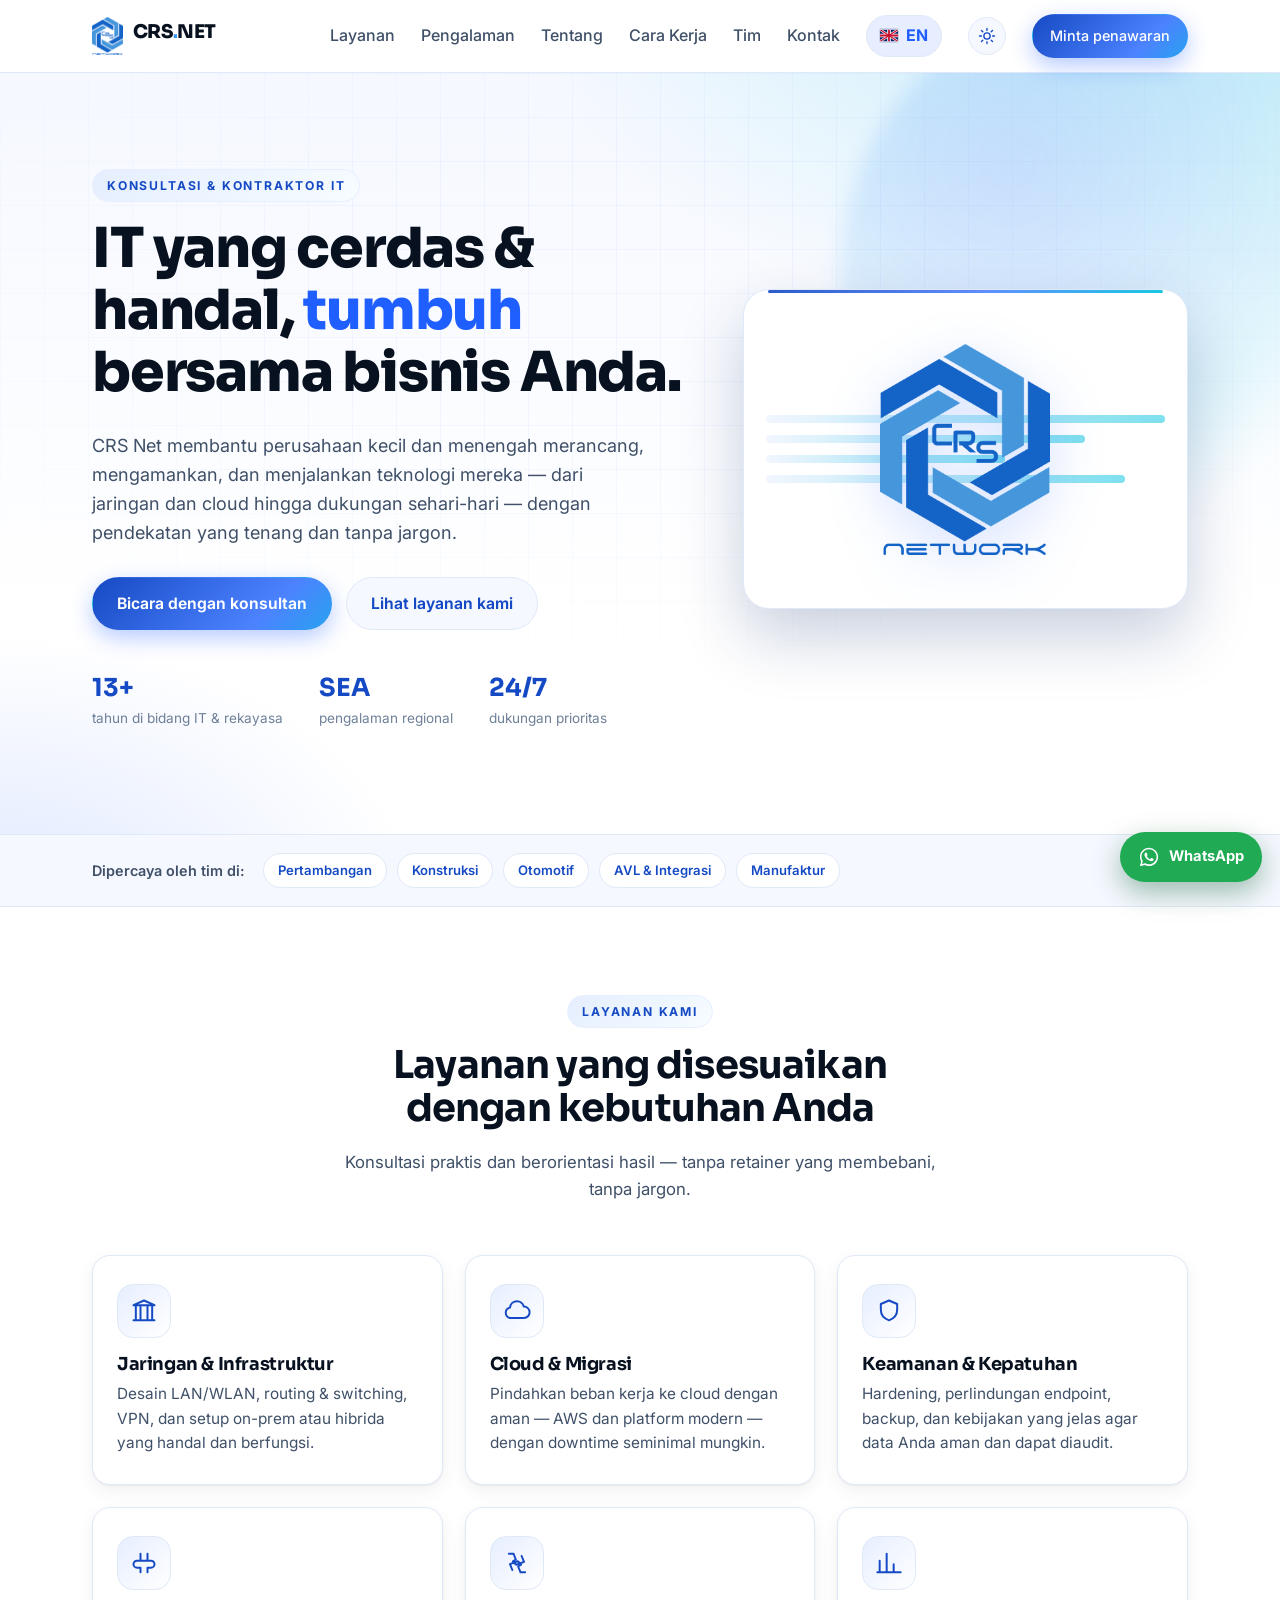
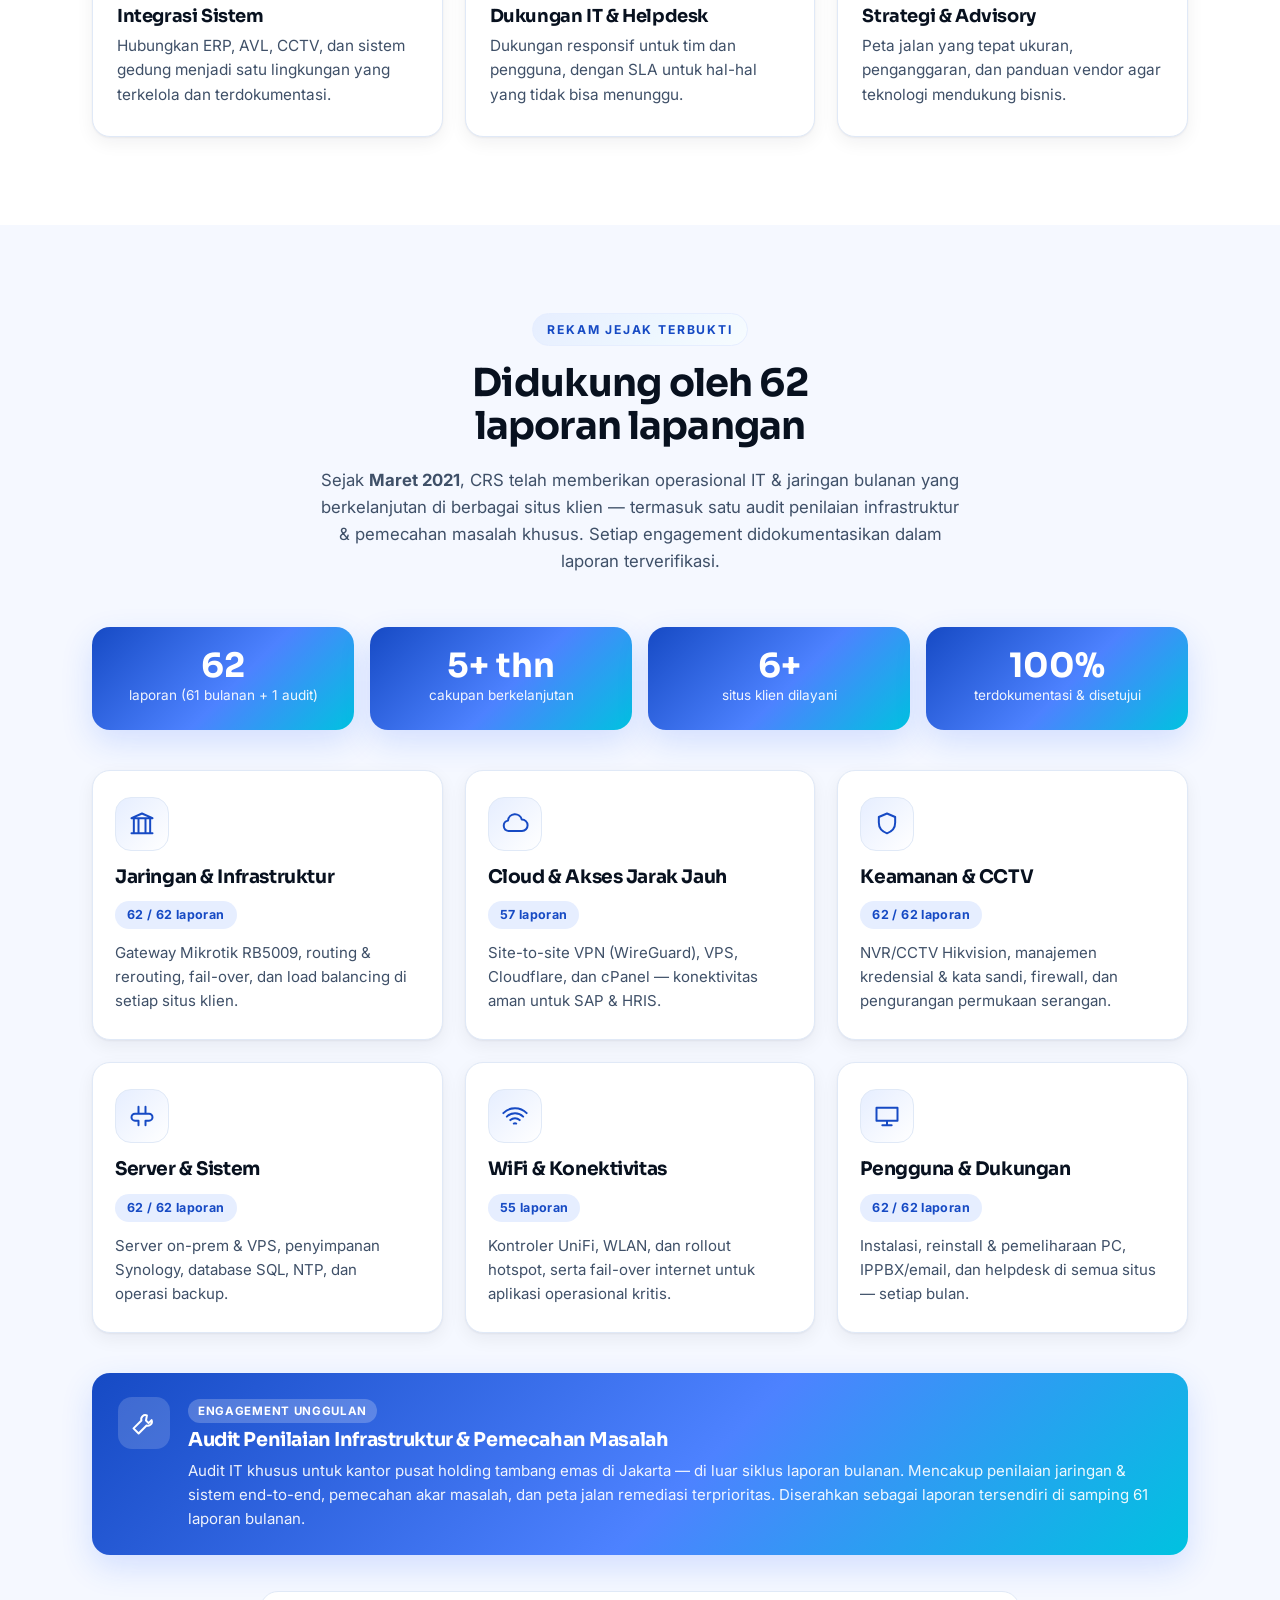
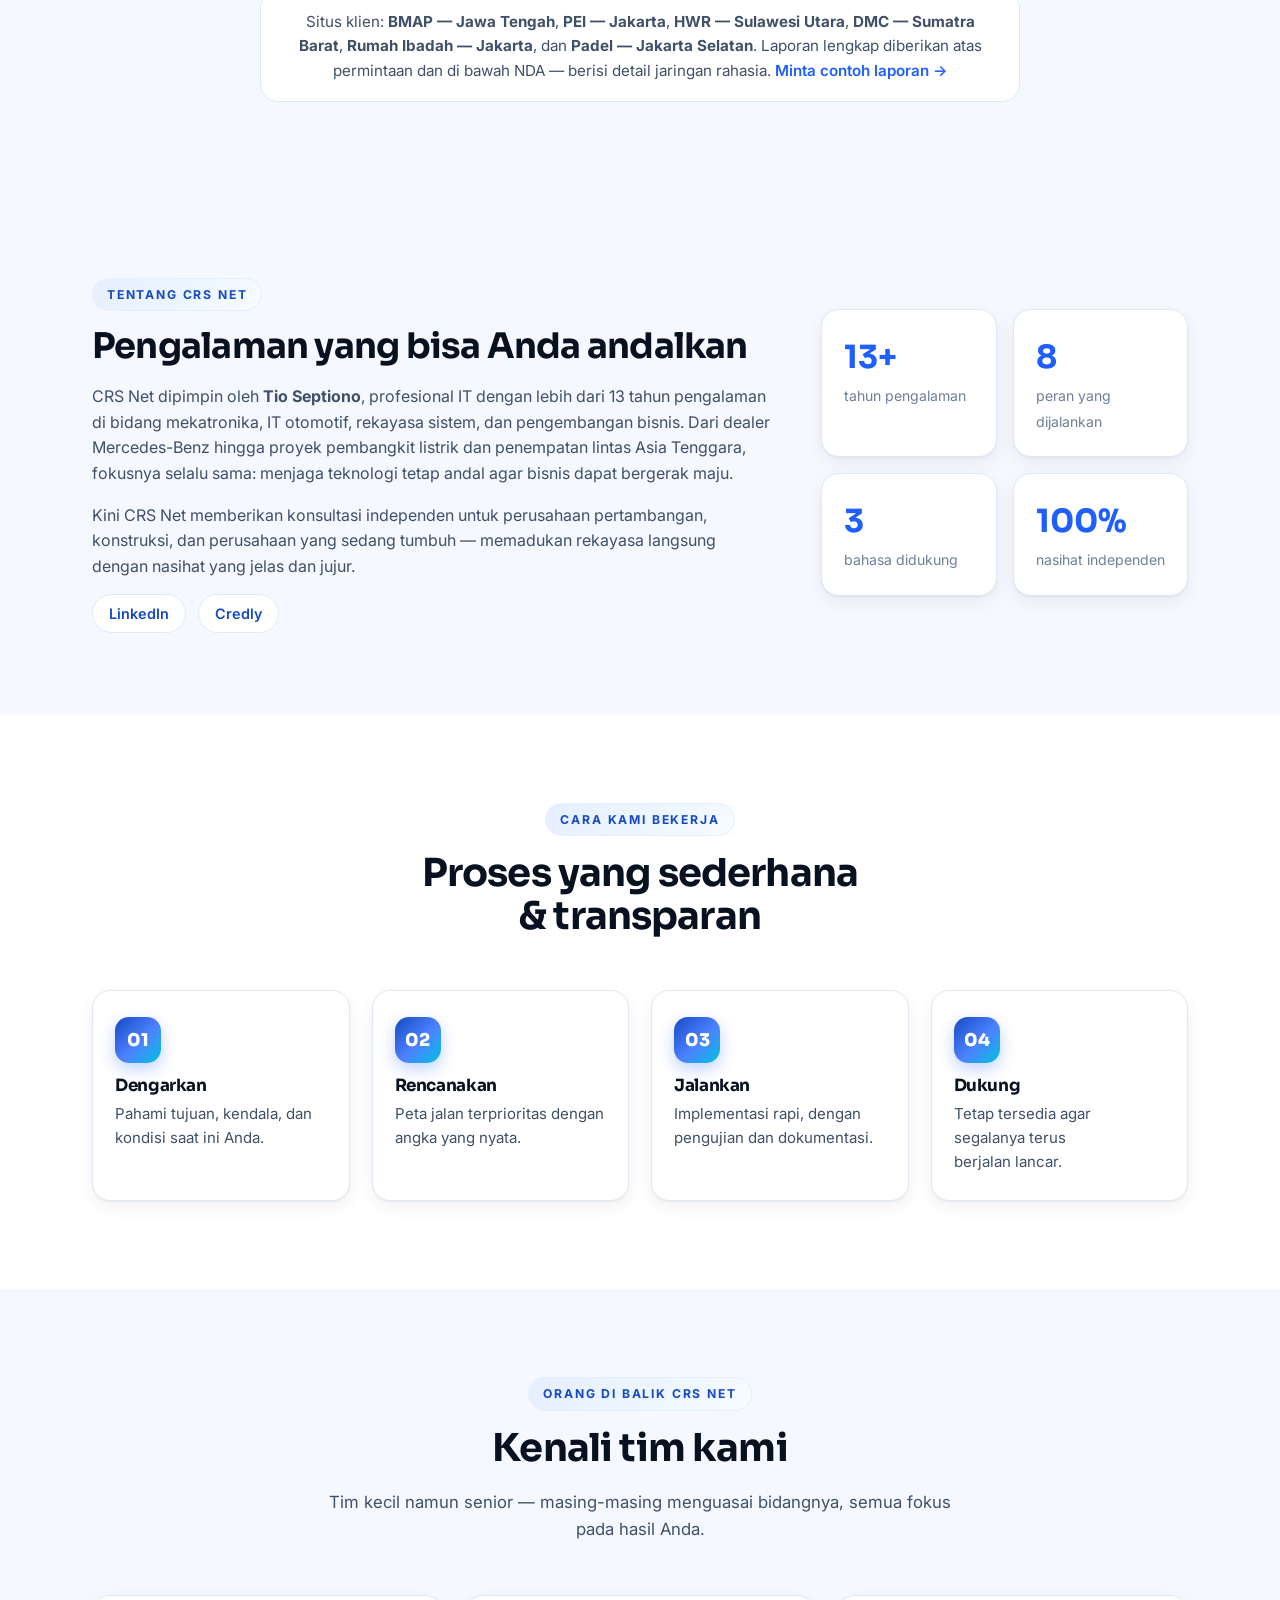
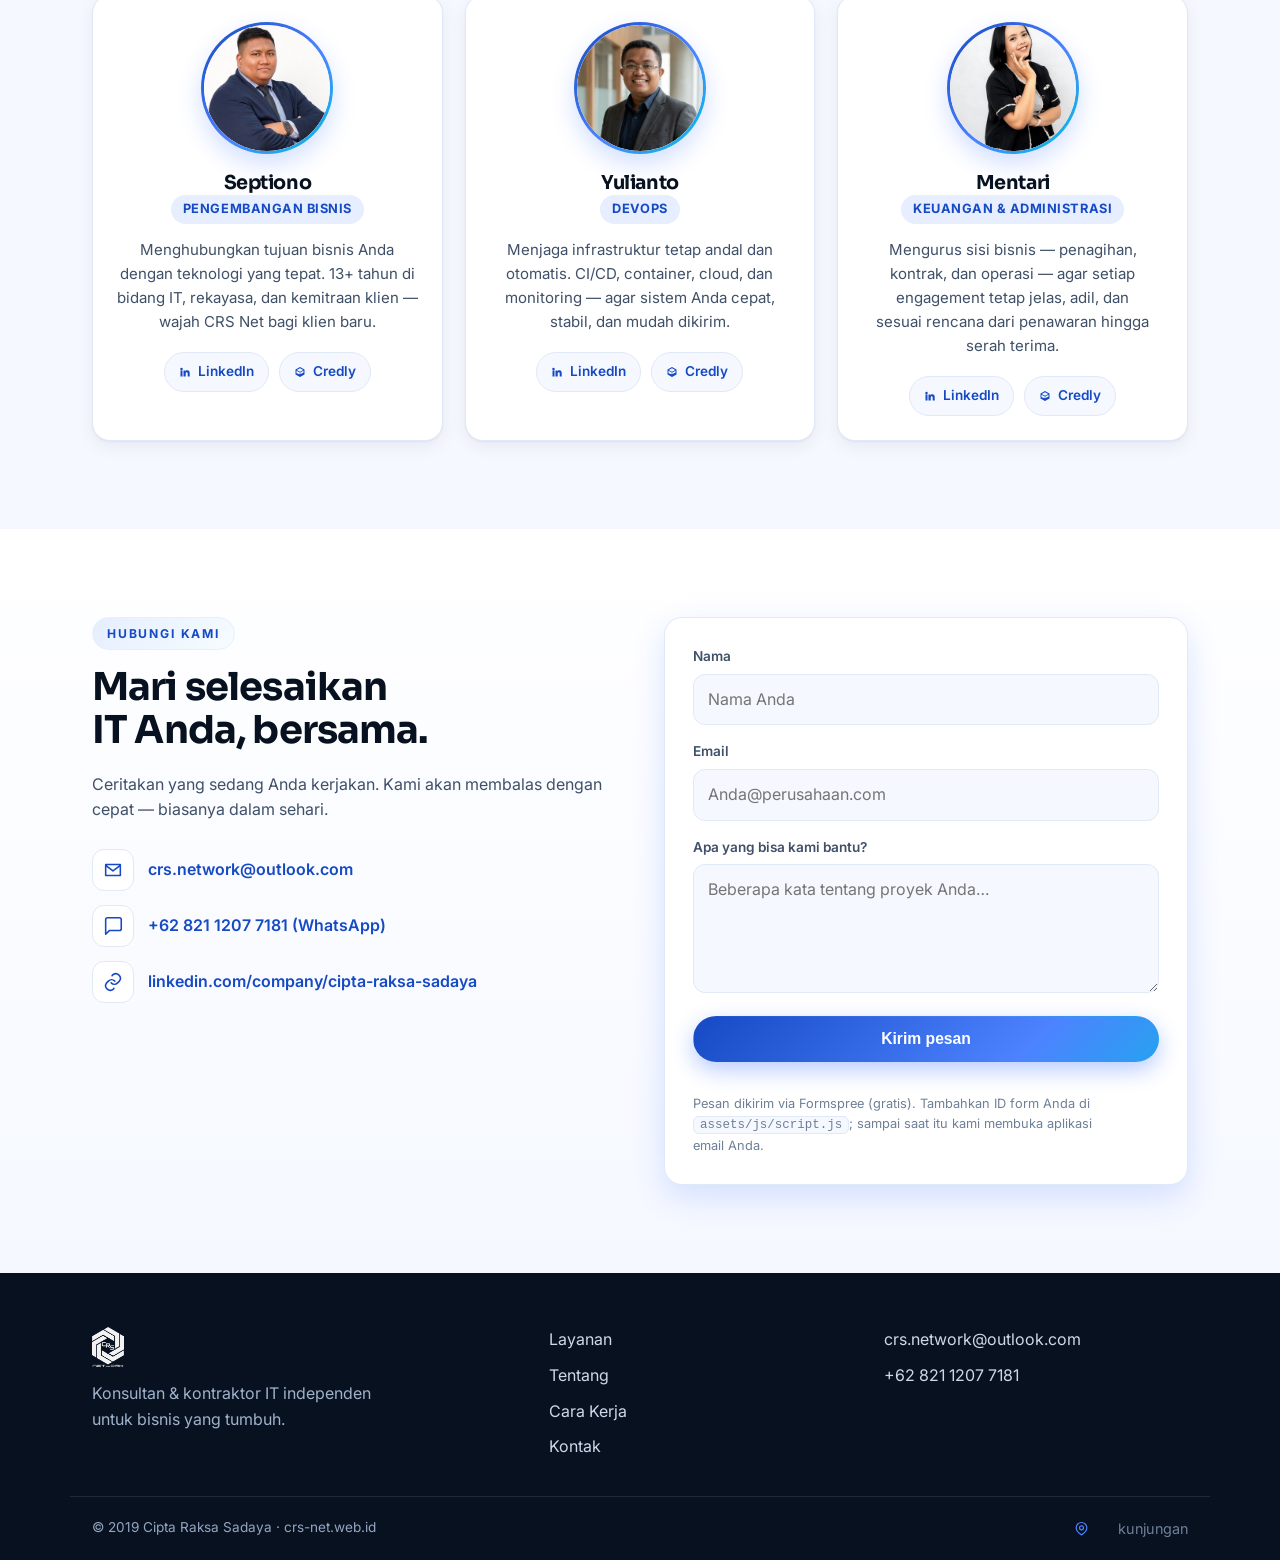
==== id.html @ ff1233c4 "Contact section: LinkedIn -> company/cipta-raksa-sadaya, remove Credly row (EN + ID)" ====
<!DOCTYPE html>
<html lang="id">
<head>
  <meta charset="UTF-8" />
  <meta name="viewport" content="width=device-width, initial-scale=1.0, viewport-fit=cover" />
  <meta name="format-detection" content="telephone=yes" />
  <title>CRS Net — Konsultan &amp; Kontraktor IT | crs-net.web.id</title>
  <meta name="description" content="CRS Net — konsultan &amp; kontraktor IT independen untuk UKM: infrastruktur jaringan, cloud, keamanan siber, integrasi sistem, dan transformasi digital. Dipimpin oleh Tio Septiono." />
  <meta name="theme-color" content="#f5f8ff" />
  <meta name="theme-color" media="(prefers-color-scheme: dark)" content="#0a1524" />

  <!-- Canonical halaman ini -->
  <link rel="canonical" href="https://crs-net.web.id/id.html" />

  <!-- hreflang: beri tahu Google kedua versi bahasa -->
  <link rel="alternate" hreflang="id" href="https://crs-net.web.id/id.html" />
  <link rel="alternate" hreflang="en" href="https://crs-net.web.id/" />
  <link rel="alternate" hreflang="x-default" href="https://crs-net.web.id/" />

  <!-- Open Graph -->
  <meta property="og:title" content="CRS Net — Konsultan &amp; Kontraktor IT" />
  <meta property="og:description" content="Konsultan &amp; kontraktor IT modern: infrastruktur jaringan, cloud, keamanan siber, dan transformasi digital." />
  <meta property="og:type" content="website" />
  <meta property="og:url" content="https://crs-net.web.id/id.html" />
  <meta property="og:image" content="https://crs-net.web.id/assets/img/og-image.png" />
  <meta name="twitter:card" content="summary_large_image" />
  <meta name="twitter:title" content="CRS Net — Konsultan &amp; Kontraktor IT" />
  <meta name="twitter:description" content="Konsultan &amp; kontraktor IT independen: infrastruktur jaringan, cloud, keamanan siber, dan transformasi digital." />
  

  <link rel="icon" type="image/png" href="/assets/img/favicon.png" />
  <link rel="apple-touch-icon" href="/assets/img/apple-touch-icon.png" />
  
  <link rel="preconnect" href="https://fonts.googleapis.com" />
  <link rel="preconnect" href="https://fonts.gstatic.com" crossorigin />
  <link href="https://fonts.googleapis.com/css2?family=Inter:wght@400;500;600;700;800&family=Sora:wght@600;700;800&display=swap" rel="stylesheet" />
  <link rel="stylesheet" href="/assets/css/styles.css?v=20260902a" />

  <!-- Google Search Console -->
  <meta name="google-site-verification" content="REPLACE_WITH_YOUR_GSC_CODE" />

  <!-- Google Analytics 4 -->
  <script async src="https://www.googletagmanager.com/gtag/js?id=G-M5SWQX15PZ"></script>
  <script>
    window.dataLayer = window.dataLayer || [];
    function gtag(){dataLayer.push(arguments);}
    gtag('js', new Date());
    gtag('config', 'G-M5SWQX15PZ');
  </script>

  <!-- Structured data (JSON-LD) -->
  <script type="application/ld+json">
  {
    "@context": "https://schema.org",
    "@type": "ProfessionalService",
    "name": "CRS Net",
    "alternateName": "Cipta Raksa Sadaya",
    "url": "https://crs-net.web.id",
    "inLanguage": "id",
    "logo": "https://crs-net.web.id/assets/img/CRS_logo.png",
    "image": "https://crs-net.web.id/assets/img/CRS_logo.png",
    "description": "Konsultan & kontraktor IT independen untuk UKM: infrastruktur jaringan, cloud & migrasi, keamanan siber, integrasi sistem, dukungan IT, dan strategi teknologi.",
    "founder": {
      "@type": "Person",
      "name": "Tio Septiono",
      "jobTitle": "Konsultan IT",
      "url": "https://www.linkedin.com/in/septiono/"
    },
    "areaServed": [
      { "@type": "Country", "name": "Indonesia" },
      { "@type": "Place", "name": "Southeast Asia" }
    ],
    "address": { "@type": "PostalAddress", "addressLocality": "Jakarta", "addressCountry": "ID" },
    "telephone": "+62 821 1207 7181",
    "email": "crs.network@outlook.com",
    "knowsAbout": ["Infrastruktur Jaringan", "Migrasi Cloud", "Keamanan Siber", "Integrasi Sistem", "Dukungan IT", "Mikrotik", "UniFi", "WireGuard VPN"],
    "sameAs": [
      "https://www.linkedin.com/in/septiono/",
      "https://www.credly.com/users/septiono"
    ]
  }
  </script>
</head>
<body>

  <svg xmlns="http://www.w3.org/2000/svg" style="position:absolute;width:0;height:0;overflow:hidden" aria-hidden="true">
  <symbol id="i-network" viewBox="0 0 24 24"><path d="M3 20h18M3 7h18M3 7l9-4 9 4M5 7v13M19 7v13M9 7v13M15 7v13"/></symbol>
  <symbol id="i-cloud" viewBox="0 0 24 24"><path d="M6.5 18A4.5 4.5 0 0 1 6 9.1 6 6 0 0 1 17.8 8.2 4 4 0 0 1 18 18z"/></symbol>
  <symbol id="i-shield" viewBox="0 0 24 24"><path d="M12 3l7 3v5c0 4.4-3 7.6-7 9-4-1.4-7-4.6-7-9V6z"/></symbol>
  <symbol id="i-integration" viewBox="0 0 24 24"><path d="M9 4v6H6a3 3 0 0 0 0 6h3v4M15 4v6h3a3 3 0 0 1 0 6h-3v4M9 10h6"/></symbol>
  <symbol id="i-support" viewBox="0 0 24 24"><path d="M5 4h4l2 5-2.5 1.5a7 7 0 0 0 3 3L18 11l-2-5M19 20h-4l-2-5 2.5-1.5a7 7 0 0 0-3-3L6 13l2 5"/></symbol>
  <symbol id="i-chart" viewBox="0 0 24 24"><path d="M4 20V10M10 20V4M16 20v-7M22 20H2"/></symbol>
  <symbol id="i-wifi" viewBox="0 0 24 24"><path d="M5 12.5a10 10 0 0 1 14 0M8 15.5a6 6 0 0 1 8 0M11 18.5a2 2 0 0 1 2 0M2 9.5a14 14 0 0 1 20 0"/></symbol>
  <symbol id="i-desktop" viewBox="0 0 24 24"><path d="M3 5h18v11H3zM8 20h8M12 16v4"/></symbol>
  <symbol id="i-tools" viewBox="0 0 24 24"><path d="M14.5 5.5a3.5 3.5 0 0 0-4.7 4.3L3 16.6 7.4 21l6.8-6.8a3.5 3.5 0 0 0 4.3-4.7l-2.6 2.6-2.2-2.2z"/></symbol>
  <symbol id="i-mail" viewBox="0 0 24 24"><path d="M4 6h16v12H4zM4 7l8 6 8-6"/></symbol>
  <symbol id="i-chat" viewBox="0 0 24 24"><path d="M21 15a2 2 0 0 1-2 2H8l-4 4V5a2 2 0 0 1 2-2h13a2 2 0 0 1 2 2z"/></symbol>
  <symbol id="i-link" viewBox="0 0 24 24"><path d="M10 13a5 5 0 0 0 7 0l2-2a5 5 0 0 0-7-7l-1 1M14 11a5 5 0 0 0-7 0l-2 2a5 5 0 0 0 7 7l1-1"/></symbol>
  <symbol id="i-badge" viewBox="0 0 24 24"><path d="M12 3l2.5 5 5.5.8-4 3.9.9 5.5L12 16.5 7.1 18.2 8 12.7 4 8.8 9.5 8z"/></symbol>
</svg>
  <!-- ===== Header / Nav ===== -->
  <header class="site-header" id="top">
    <div class="container nav">
      <a class="brand" href="#top" aria-label="Beranda CRS Net">
        <img src="/assets/img/CRS_logo.png" alt="Logo CRS Net" class="brand-logo" />
        <span class="brand-name">CRS<span class="brand-dot">.</span>NET</span>
      </a>

      <button class="nav-toggle" id="navToggle" aria-label="Buka menu" aria-expanded="false">
        <span></span><span></span><span></span>
      </button>

      <nav class="nav-links" id="navLinks">
        <a href="#services">Layanan</a>
        <a href="#experience">Pengalaman</a>
        <a href="#about">Tentang</a>
        <a href="#approach">Cara Kerja</a>
        <a href="#team">Tim</a>
        <a href="#contact">Kontak</a>
        <a href="/" class="lang-switch"><svg class="lang-flag" viewBox="0 0 30 20" aria-hidden="true"><clipPath id="uk"><rect width="30" height="20"/></clipPath><g clip-path="url(#uk)"><rect width="30" height="20" fill="#012169"/><path d="M0 0L30 20M30 0L0 20" stroke="#fff" stroke-width="4"/><path d="M15 0V20M0 10H30" stroke="#fff" stroke-width="6"/><path d="M15 0V20M0 10H30" stroke="#c8102e" stroke-width="3"/><path d="M0 0L30 20M30 0L0 20" stroke="#c8102e" stroke-width="2"/></g></svg> EN</a>
        <button class="theme-toggle" id="themeToggle" type="button" aria-label="Ubah mode gelap" title="Ubah mode gelap">
          <svg class="i-sun" viewBox="0 0 24 24" fill="none" stroke="currentColor" stroke-width="1.8" stroke-linecap="round" stroke-linejoin="round" aria-hidden="true"><circle cx="12" cy="12" r="4.2"/><path d="M12 2v2.5M12 19.5V22M2 12h2.5M19.5 12H22M4.6 4.6l1.8 1.8M17.6 17.6l1.8 1.8M19.4 4.6l-1.8 1.8M6.4 17.6l-1.8 1.8"/></svg>
          <svg class="i-moon" viewBox="0 0 24 24" fill="none" stroke="currentColor" stroke-width="1.8" stroke-linecap="round" stroke-linejoin="round" aria-hidden="true"><path d="M20 14.5A8 8 0 0 1 9.5 4 7 7 0 1 0 20 14.5z"/></svg>
        </button>
        <a href="#contact" class="btn btn-primary btn-sm">Minta penawaran</a>
      </nav>
    </div>
  </header>

  <!-- ===== Hero ===== -->
  <section class="hero">
    <div class="hero-bg" aria-hidden="true"></div>
    <div class="container hero-inner">
      <div class="hero-copy">
        <span class="eyebrow">Konsultasi &amp; Kontraktor IT</span>
        <h1>IT yang cerdas &amp; handal, <span class="accent">tumbuh</span> bersama bisnis Anda.</h1>
        <p class="lead">
          CRS Net membantu perusahaan kecil dan menengah merancang, mengamankan, dan menjalankan
          teknologi mereka — dari jaringan dan cloud hingga dukungan sehari-hari — dengan
          pendekatan yang tenang dan tanpa jargon.
        </p>
        <div class="hero-cta">
          <a href="#contact" class="btn btn-primary">Bicara dengan konsultan</a>
          <a href="#services" class="btn btn-ghost">Lihat layanan kami</a>
        </div>
        <div class="hero-meta">
          <div><strong>13+</strong><span>tahun di bidang IT &amp; rekayasa</span></div>
          <div><strong>SEA</strong><span>pengalaman regional</span></div>
          <div><strong>24/7</strong><span>dukungan prioritas</span></div>
        </div>
      </div>

      <div class="hero-card" aria-hidden="true">
        <div class="hero-card-logo">
          <img src="/assets/img/CRS_logo.png" alt="Logo CRS Net" />
        </div>
        <div class="hero-card-lines">
          <span></span><span></span><span></span><span></span>
        </div>
      </div>
    </div>
  </section>

  <!-- ===== Clients / trust strip ===== -->
  <section class="strip">
    <div class="container strip-inner">
      <p>Dipercaya oleh tim di:</p>
      <ul class="strip-tags">
        <li>Pertambangan</li><li>Konstruksi</li><li>Otomotif</li><li>AVL &amp; Integrasi</li><li>Manufaktur</li>
      </ul>
    </div>
  </section>

  <!-- ===== Services ===== -->
  <section class="section" id="services">
    <div class="container">
      <div class="section-head">
        <span class="eyebrow">Layanan kami</span>
        <h2>Layanan yang disesuaikan dengan kebutuhan Anda</h2>
        <p class="section-sub">Konsultasi praktis dan berorientasi hasil — tanpa retainer yang membebani, tanpa jargon.</p>
      </div>

      <div class="grid grid-3">
        <article class="card">
          <div class="card-icon"><svg class="icon" aria-hidden="true"><use href="#i-network"/></svg></div>
          <h3>Jaringan &amp; Infrastruktur</h3>
          <p>Desain LAN/WLAN, routing &amp; switching, VPN, dan setup on-prem atau hibrida yang handal dan berfungsi.</p>
        </article>
        <article class="card">
          <div class="card-icon"><svg class="icon" aria-hidden="true"><use href="#i-cloud"/></svg></div>
          <h3>Cloud &amp; Migrasi</h3>
          <p>Pindahkan beban kerja ke cloud dengan aman — AWS dan platform modern — dengan downtime seminimal mungkin.</p>
        </article>
        <article class="card">
          <div class="card-icon"><svg class="icon" aria-hidden="true"><use href="#i-shield"/></svg></div>
          <h3>Keamanan &amp; Kepatuhan</h3>
          <p>Hardening, perlindungan endpoint, backup, dan kebijakan yang jelas agar data Anda aman dan dapat diaudit.</p>
        </article>
        <article class="card">
          <div class="card-icon"><svg class="icon" aria-hidden="true"><use href="#i-integration"/></svg></div>
          <h3>Integrasi Sistem</h3>
          <p>Hubungkan ERP, AVL, CCTV, dan sistem gedung menjadi satu lingkungan yang terkelola dan terdokumentasi.</p>
        </article>
        <article class="card">
          <div class="card-icon"><svg class="icon" aria-hidden="true"><use href="#i-support"/></svg></div>
          <h3>Dukungan IT &amp; Helpdesk</h3>
          <p>Dukungan responsif untuk tim dan pengguna, dengan SLA untuk hal-hal yang tidak bisa menunggu.</p>
        </article>
        <article class="card">
          <div class="card-icon"><svg class="icon" aria-hidden="true"><use href="#i-chart"/></svg></div>
          <h3>Strategi &amp; Advisory</h3>
          <p>Peta jalan yang tepat ukuran, penganggaran, dan panduan vendor agar teknologi mendukung bisnis.</p>
        </article>
      </div>
    </div>
  </section>

  <!-- ===== Company Experience ===== -->
  <section class="section experience" id="experience">
    <div class="container">
      <div class="section-head">
        <span class="eyebrow">Rekam jejak terbukti</span>
        <h2>Didukung oleh 62 laporan lapangan</h2>
        <p class="section-sub">
          Sejak <strong>Maret 2021</strong>, CRS telah memberikan operasional IT &amp; jaringan bulanan
          yang berkelanjutan di berbagai situs klien — termasuk satu audit penilaian infrastruktur &amp;
          pemecahan masalah khusus. Setiap engagement didokumentasikan dalam laporan terverifikasi.
        </p>
      </div>

      <div class="track-record">
        <div class="tr-item"><strong>62</strong><span>laporan (61 bulanan + 1 audit)</span></div>
        <div class="tr-item"><strong>5+ thn</strong><span>cakupan berkelanjutan</span></div>
        <div class="tr-item"><strong>6+</strong><span>situs klien dilayani</span></div>
        <div class="tr-item"><strong>100%</strong><span>terdokumentasi &amp; disetujui</span></div>
      </div>

      <div class="grid grid-3 exp-grid">
        <article class="exp-card">
          <div class="card-icon"><svg class="icon" aria-hidden="true"><use href="#i-network"/></svg></div>
          <h3>Jaringan &amp; Infrastruktur</h3>
          <p class="exp-stat">62 / 62 laporan</p>
          <p>Gateway Mikrotik RB5009, routing &amp; rerouting, fail-over, dan load balancing di setiap situs klien.</p>
        </article>
        <article class="exp-card">
          <div class="card-icon"><svg class="icon" aria-hidden="true"><use href="#i-cloud"/></svg></div>
          <h3>Cloud &amp; Akses Jarak Jauh</h3>
          <p class="exp-stat">57 laporan</p>
          <p>Site-to-site VPN (WireGuard), VPS, Cloudflare, dan cPanel — konektivitas aman untuk SAP &amp; HRIS.</p>
        </article>
        <article class="exp-card">
          <div class="card-icon"><svg class="icon" aria-hidden="true"><use href="#i-shield"/></svg></div>
          <h3>Keamanan &amp; CCTV</h3>
          <p class="exp-stat">62 / 62 laporan</p>
          <p>NVR/CCTV Hikvision, manajemen kredensial &amp; kata sandi, firewall, dan pengurangan permukaan serangan.</p>
        </article>
        <article class="exp-card">
          <div class="card-icon"><svg class="icon" aria-hidden="true"><use href="#i-integration"/></svg></div>
          <h3>Server &amp; Sistem</h3>
          <p class="exp-stat">62 / 62 laporan</p>
          <p>Server on-prem &amp; VPS, penyimpanan Synology, database SQL, NTP, dan operasi backup.</p>
        </article>
        <article class="exp-card">
          <div class="card-icon"><svg class="icon" aria-hidden="true"><use href="#i-wifi"/></svg></div>
          <h3>WiFi &amp; Konektivitas</h3>
          <p class="exp-stat">55 laporan</p>
          <p>Kontroler UniFi, WLAN, dan rollout hotspot, serta fail-over internet untuk aplikasi operasional kritis.</p>
        </article>
        <article class="exp-card">
          <div class="card-icon"><svg class="icon" aria-hidden="true"><use href="#i-desktop"/></svg></div>
          <h3>Pengguna &amp; Dukungan</h3>
          <p class="exp-stat">62 / 62 laporan</p>
          <p>Instalasi, reinstall &amp; pemeliharaan PC, IPPBX/email, dan helpdesk di semua situs — setiap bulan.</p>
        </article>
      </div>

      <div class="audit-callout">
        <div class="audit-ico"><svg class="icon" aria-hidden="true"><use href="#i-tools"/></svg></div>
        <div class="audit-body">
          <span class="audit-tag">Engagement unggulan</span>
          <h3>Audit Penilaian Infrastruktur &amp; Pemecahan Masalah</h3>
          <p>
            Audit IT khusus untuk kantor pusat holding tambang emas di Jakarta — di luar siklus laporan bulanan.
            Mencakup penilaian jaringan &amp; sistem end-to-end, pemecahan akar masalah, dan peta jalan
            remediasi terprioritas. Diserahkan sebagai laporan tersendiri di samping 61 laporan bulanan.
          </p>
        </div>
      </div>

      <p class="exp-note">
        Situs klien: <strong>BMAP — Jawa Tengah</strong>, <strong>PEI — Jakarta</strong>,
        <strong>HWR — Sulawesi Utara</strong>, <strong>DMC — Sumatra Barat</strong>,
        <strong>Rumah Ibadah — Jakarta</strong>, dan <strong>Padel — Jakarta Selatan</strong>.
        Laporan lengkap diberikan atas permintaan dan di bawah NDA — berisi detail jaringan rahasia.
        <a href="#contact">Minta contoh laporan →</a>
      </p>
    </div>
  </section>

  <!-- ===== About ===== -->
  <section class="section section-alt" id="about">
    <div class="container about-inner">
      <div class="about-copy">
        <span class="eyebrow">Tentang CRS Net</span>
        <h2>Pengalaman yang bisa Anda andalkan</h2>
        <p>
          CRS Net dipimpin oleh <strong>Tio Septiono</strong>, profesional IT dengan lebih dari
          13 tahun pengalaman di bidang mekatronika, IT otomotif, rekayasa sistem, dan
          pengembangan bisnis. Dari dealer Mercedes-Benz hingga proyek pembangkit listrik dan
          penempatan lintas Asia Tenggara, fokusnya selalu sama: menjaga teknologi tetap andal
          agar bisnis dapat bergerak maju.
        </p>
        <p>
          Kini CRS Net memberikan konsultasi independen untuk perusahaan pertambangan, konstruksi,
          dan perusahaan yang sedang tumbuh — memadukan rekayasa langsung dengan nasihat yang jelas dan jujur.
        </p>
        <ul class="badges">
          <li><a href="https://www.linkedin.com/in/septiono/" target="_blank" rel="noopener">LinkedIn</a></li>
          <li><a href="https://www.credly.com/users/septiono" target="_blank" rel="noopener">Credly</a></li>
        </ul>
      </div>

      <div class="about-stats">
        <div class="stat"><strong>13+</strong><span>tahun pengalaman</span></div>
        <div class="stat"><strong>8</strong><span>peran yang dijalankan</span></div>
        <div class="stat"><strong>3</strong><span>bahasa didukung</span></div>
        <div class="stat"><strong>100%</strong><span>nasihat independen</span></div>
      </div>
    </div>
  </section>

  <!-- ===== Approach ===== -->
  <section class="section" id="approach">
    <div class="container">
      <div class="section-head">
        <span class="eyebrow">Cara kami bekerja</span>
        <h2>Proses yang sederhana &amp; transparan</h2>
      </div>
      <div class="grid grid-4 steps">
        <div class="step"><span class="step-n">01</span><h3>Dengarkan</h3><p>Pahami tujuan, kendala, dan kondisi saat ini Anda.</p></div>
        <div class="step"><span class="step-n">02</span><h3>Rencanakan</h3><p>Peta jalan terprioritas dengan angka yang nyata.</p></div>
        <div class="step"><span class="step-n">03</span><h3>Jalankan</h3><p>Implementasi rapi, dengan pengujian dan dokumentasi.</p></div>
        <div class="step"><span class="step-n">04</span><h3>Dukung</h3><p>Tetap tersedia agar segalanya terus berjalan lancar.</p></div>
      </div>
    </div>
  </section>

  <!-- ===== Meet Our Team ===== -->
  <section class="section section-alt" id="team">
    <div class="container">
      <div class="section-head">
        <span class="eyebrow">Orang di balik CRS Net</span>
        <h2>Kenali tim kami</h2>
        <p class="section-sub">Tim kecil namun senior — masing-masing menguasai bidangnya, semua fokus pada hasil Anda.</p>
      </div>

      <div class="grid grid-3 team-grid">
        <article class="team-card">
          <div class="team-photo">
            <img src="/assets/img/Septiono.jpg" alt="Septiono — Pengembangan Bisnis" loading="lazy" />
          </div>
          <h3 class="team-name">Septiono</h3>
          <p class="team-role">Pengembangan Bisnis</p>
          <p class="team-bio">Menghubungkan tujuan bisnis Anda dengan teknologi yang tepat. 13+ tahun di bidang IT, rekayasa, dan kemitraan klien — wajah CRS Net bagi klien baru.</p>
          <div class="team-links">
            <a href="https://www.linkedin.com/in/septiono/" target="_blank" rel="noopener" aria-label="Septiono di LinkedIn">
              <svg class="ico" viewBox="0 0 24 24" aria-hidden="true"><path d="M4.98 3.5a2.5 2.5 0 1 1 0 5 2.5 2.5 0 0 1 0-5zM3 9h4v12H3zM9 9h3.8v1.7h.05c.53-1 1.83-2.05 3.77-2.05 4.03 0 4.78 2.65 4.78 6.1V21h-4v-5.5c0-1.3-.02-3-1.85-3-1.85 0-2.13 1.45-2.13 2.94V21H9z"/></svg>
              LinkedIn
            </a>
            <a href="https://www.credly.com/users/septiono" target="_blank" rel="noopener" aria-label="Septiono di Credly">
              <svg class="ico" viewBox="0 0 24 24" aria-hidden="true"><path d="M12 2 3 7v10l9 5 9-5V7zm0 2.3 6.5 3.6L12 11.5 5.5 7.9zm-7 5.2 6.5 3.6v3.4L5 14.5zm14 3.4-6.5 3.6v-3.4l6.5-3.6z"/></svg>
              Credly
            </a>
          </div>
        </article>

        <article class="team-card">
          <div class="team-photo">
            <img src="/assets/img/yulianto.png?v=20260826" alt="Yulianto — DevOps" loading="lazy" />
          </div>
          <h3 class="team-name">Yulianto</h3>
          <p class="team-role">DevOps</p>
          <p class="team-bio">Menjaga infrastruktur tetap andal dan otomatis. CI/CD, container, cloud, dan monitoring — agar sistem Anda cepat, stabil, dan mudah dikirim.</p>
          <div class="team-links">
            <a href="https://www.linkedin.com/in/yulianto-yulianto-54a90a1ba/" target="_blank" rel="noopener" aria-label="Yulianto di LinkedIn">
              <svg class="ico" viewBox="0 0 24 24" aria-hidden="true"><path d="M4.98 3.5a2.5 2.5 0 1 1 0 5 2.5 2.5 0 0 1 0-5zM3 9h4v12H3zM9 9h3.8v1.7h.05c.53-1 1.83-2.05 3.77-2.05 4.03 0 4.78 2.65 4.78 6.1V21h-4v-5.5c0-1.3-.02-3-1.85-3-1.85 0-2.13 1.45-2.13 2.94V21H9z"/></svg>
              LinkedIn
            </a>
            <a href="https://www.credly.com/users/yulianto-yulianto.bfdc8399/" target="_blank" rel="noopener" aria-label="Yulianto di Credly">
              <svg class="ico" viewBox="0 0 24 24" aria-hidden="true"><path d="M12 2 3 7v10l9 5 9-5V7zm0 2.3 6.5 3.6L12 11.5 5.5 7.9zm-7 5.2 6.5 3.6v3.4L5 14.5zm14 3.4-6.5 3.6v-3.4l6.5-3.6z"/></svg>
              Credly
            </a>
          </div>
        </article>

        <article class="team-card">
          <div class="team-photo">
            <img src="/assets/img/Mentari.jpg" alt="Mentari — Keuangan &amp; Administrasi" loading="lazy" />
          </div>
          <h3 class="team-name">Mentari</h3>
          <p class="team-role">Keuangan &amp; Administrasi</p>
          <p class="team-bio">Mengurus sisi bisnis — penagihan, kontrak, dan operasi — agar setiap engagement tetap jelas, adil, dan sesuai rencana dari penawaran hingga serah terima.</p>
          <div class="team-links">
            <a href="https://www.linkedin.com/in/mentari-cinta-kasih-a612b3213/" target="_blank" rel="noopener" aria-label="Mentari di LinkedIn">
              <svg class="ico" viewBox="0 0 24 24" aria-hidden="true"><path d="M4.98 3.5a2.5 2.5 0 1 1 0 5 2.5 2.5 0 0 1 0-5zM3 9h4v12H3zM9 9h3.8v1.7h.05c.53-1 1.83-2.05 3.77-2.05 4.03 0 4.78 2.65 4.78 6.1V21h-4v-5.5c0-1.3-.02-3-1.85-3-1.85 0-2.13 1.45-2.13 2.94V21H9z"/></svg>
              LinkedIn
            </a>
            <a href="https://www.credly.com/users/mentari" target="_blank" rel="noopener" aria-label="Mentari di Credly">
              <svg class="ico" viewBox="0 0 24 24" aria-hidden="true"><path d="M12 2 3 7v10l9 5 9-5V7zm0 2.3 6.5 3.6L12 11.5 5.5 7.9zm-7 5.2 6.5 3.6v3.4L5 14.5zm14 3.4-6.5 3.6v-3.4l6.5-3.6z"/></svg>
              Credly
            </a>
          </div>
        </article>
      </div>
    </div>
  </section>

  <!-- ===== Contact / CTA ===== -->
  <section class="section contact" id="contact">
    <div class="container contact-inner">
      <div class="contact-copy">
        <span class="eyebrow">Hubungi kami</span>
        <h2>Mari selesaikan IT Anda, bersama.</h2>
        <p>Ceritakan yang sedang Anda kerjakan. Kami akan membalas dengan cepat — biasanya dalam sehari.</p>

        <ul class="contact-list">
          <li>
            <span class="c-icon"><svg class="icon" aria-hidden="true"><use href="#i-mail"/></svg></span>
            <a href="mailto:crs.network@outlook.com">crs.network@outlook.com</a>
          </li>
          <li>
            <span class="c-icon"><svg class="icon" aria-hidden="true"><use href="#i-chat"/></svg></span>
            <a href="https://wa.me/6282112077181" target="_blank" rel="noopener">+62 821 1207 7181 (WhatsApp)</a>
          </li>
          <li>
            <span class="c-icon"><svg class="icon" aria-hidden="true"><use href="#i-link"/></svg></span>
            <a href="https://www.linkedin.com/company/cipta-raksa-sadaya" target="_blank" rel="noopener">linkedin.com/company/cipta-raksa-sadaya</a>
          </li>
        </ul>
      </div>

      <form class="contact-form" id="contactForm" method="POST" action="https://formspree.io/f/YOUR_FORM_ID" novalidate>
        <div class="field">
          <label for="name">Nama</label>
          <input type="text" id="name" name="name" placeholder="Nama Anda" required />
        </div>
        <div class="field">
          <label for="email">Email</label>
          <input type="email" id="email" name="email" placeholder="Anda@perusahaan.com" required />
        </div>
        <div class="field">
          <label for="message">Apa yang bisa kami bantu?</label>
          <textarea id="message" name="message" rows="4" placeholder="Beberapa kata tentang proyek Anda…" required></textarea>
        </div>
        <button type="submit" class="btn btn-primary btn-block">Kirim pesan</button>
        <p class="form-note" id="formNote" role="status"></p>
        <p class="form-hint">Pesan dikirim via Formspree (gratis). Tambahkan ID form Anda di <code>assets/js/script.js</code>; sampai saat itu kami membuka aplikasi email Anda.</p>
      </form>
    </div>
  </section>

  <!-- ===== Footer ===== -->
  <footer class="site-footer">
    <div class="container footer-inner">
      <div class="footer-brand">
        <img src="/assets/img/CRS_logo.png" alt="Logo CRS Net" class="footer-logo" />
        <p>Konsultan &amp; kontraktor IT independen untuk bisnis yang tumbuh.</p>
      </div>
      <nav class="footer-links">
        <a href="#services">Layanan</a>
        <a href="#about">Tentang</a>
        <a href="#approach">Cara Kerja</a>
        <a href="#contact">Kontak</a>
      </nav>
      <div class="footer-contact">
        <a href="mailto:crs.network@outlook.com">crs.network@outlook.com</a>
        <a href="https://wa.me/6282112077181" target="_blank" rel="noopener">+62 821 1207 7181</a>
      </div>
    </div>
    <div class="container footer-bottom">
      <span>© 2019 Cipta Raksa Sadaya · crs-net.web.id</span>
      <span class="footer-meta"><span class="visitor-counter" aria-label="Jumlah pengunjung"><svg class="icon" viewBox="0 0 24 24" aria-hidden="true"><path d="M12 21s-7.5-4.6-7.5-10A7.5 7.5 0 0 1 12 3.5 7.5 7.5 0 0 1 19.5 11c0 5.4-7.5 10-7.5 10z"/><circle cx="12" cy="11" r="2.8"/></svg> <span id="visitorCount">—</span> kunjungan</span></span>
    </div>
  </footer>

  <!-- ===== Tombol WhatsApp mengambang ===== -->
  <a class="wa-fab" href="https://wa.me/6282112077181" target="_blank" rel="noopener" aria-label="Chat dengan CRS Net via WhatsApp">
    <svg viewBox="0 0 24 24" aria-hidden="true"><path d="M12.04 2C6.58 2 2.13 6.45 2.13 11.91c0 1.75.46 3.46 1.32 4.96L2 22l5.25-1.38a9.9 9.9 0 0 0 4.79 1.22h.01c5.46 0 9.9-4.45 9.9-9.91 0-2.65-1.03-5.14-2.9-7.01A9.82 9.82 0 0 0 12.04 2zm0 18.02h-.01a8.2 8.2 0 0 1-4.18-1.15l-.3-.18-3.11.82.83-3.04-.2-.31a8.16 8.16 0 0 1-1.26-4.36c0-4.54 3.7-8.23 8.24-8.23 2.2 0 4.27.86 5.82 2.42a8.18 8.18 0 0 1 2.41 5.82c0 4.54-3.7 8.23-8.24 8.23zm4.52-6.16c-.25-.13-1.47-.72-1.69-.81-.23-.08-.39-.12-.56.13-.16.24-.64.8-.79.97-.14.16-.29.18-.54.06-.25-.13-1.05-.39-1.99-1.23-.74-.66-1.23-1.47-1.38-1.72-.14-.25-.01-.38.11-.5.11-.11.25-.29.37-.43.13-.14.17-.25.25-.41.08-.17.04-.31-.02-.43-.06-.13-.56-1.34-.76-1.84-.2-.48-.4-.42-.56-.43h-.47c-.16 0-.43.06-.66.31-.22.25-.86.85-.86 2.07 0 1.22.89 2.4 1.01 2.56.13.17 1.75 2.67 4.23 3.74.59.26 1.05.41 1.41.52.59.19 1.13.16 1.56.1.47-.07 1.47-.6 1.67-1.18.21-.58.21-1.07.15-1.18-.06-.1-.23-.16-.48-.29z"/></svg>
    <span>WhatsApp</span>
  </a>

  <script src="/assets/js/script.js?v=20260902a" defer></script>
</body>
</html>
---- assets/css/styles.css ----
/* ============================================================
   CRS Net — IT Consultant & IT Contractor
   Modern · Confident · Electric blue + cyan
   ============================================================ */

:root {
  /* Brand ramp (refreshed: cobalt -> electric blue -> aqua) */
  --blue-800: #0a2a6b;
  --blue-700: #164ac4;
  --blue-600: #1f5eff;   /* primary */
  --blue-500: #4d82ff;   /* bright */
  --blue-400: #7ea6ff;
  --blue-300: #b3ccff;
  --blue-100: #e6eeff;
  --blue-50:  #f5f8ff;
  --cyan-500: #00c2e0;   /* secondary accent */

  /* Brand gradient (buttons, hero glow, callouts) */
  --grad-brand: linear-gradient(135deg, var(--blue-700), var(--blue-500) 55%, var(--cyan-500));
  --grad-soft:  linear-gradient(135deg, var(--blue-100), #eef7ff 60%, #f7fcff);

  /* Neutrals */
  --ink:      #08111f;
  --slate:    #3f5068;
  --muted:    #6e8098;
  --line:     #e0e9f7;
  --white:    #ffffff;

  /* Surfaces (light defaults; dark theme re-maps these) */
  --surface:   #ffffff;
  --surface-2: #ffffff;

  /* Shape & depth */
  --radius:   18px;
  --radius-sm:12px;
  --shadow-sm: 0 1px 2px rgba(8,17,31,.05), 0 6px 18px rgba(8,17,31,.06);
  --shadow-md: 0 12px 32px rgba(31,94,255,.16);
  --shadow-lg: 0 28px 64px rgba(10,42,107,.22);
  --maxw: 1140px;
  --ease: cubic-bezier(.22,.61,.36,1);
}

/* Explicit theme control. Light is the default and the override wins;
   we intentionally do NOT auto-follow the OS dark preference. */
:root { color-scheme: light; }

* { box-sizing: border-box; }

html {
  scroll-behavior: smooth;
  -webkit-text-size-adjust: 100%;
  text-size-adjust: 100%;
  transition: background-color .35s var(--ease), color .35s var(--ease);
}

body {
  margin: 0;
  font-family: 'Inter', system-ui, -apple-system, Segoe UI, Roboto, sans-serif;
  color: var(--ink);
  background: var(--white);
  line-height: 1.6;
  font-size: 16px;
  -webkit-font-smoothing: antialiased;
  overflow-x: hidden; /* guard against horizontal jiggle on small screens */
  transition: background-color .35s var(--ease), color .35s var(--ease);
}

a, button, input, textarea, label, summary {
  -webkit-tap-highlight-color: rgba(31,94,255,.18);
}

/* Smoothly transition themed surfaces when the scheme flips */
.site-header, .btn, .card, .hero-card, .stat, .step, .badges a, .contact-form,
.contact-list .c-icon, .team-card, .exp-card, .exp-note, .track-record .tr-item,
.audit-callout, .strip, .strip-tags li, .footer, .lang-switch, .theme-toggle,
.field input, .field textarea, .nav-links {
  transition: background-color .35s var(--ease), color .35s var(--ease),
              border-color .35s var(--ease), box-shadow .25s var(--ease);
}

h1, h2, h3, .brand-name, .section-head h2 {
  font-family: 'Sora', 'Inter', sans-serif;
  letter-spacing: -.022em;
  line-height: 1.12;
  margin: 0 0 .5em;
  text-wrap: balance;
}
p { text-wrap: pretty; }
a { color: inherit; text-decoration: none; }
img { max-width: 100%; display: block; }

/* Visible keyboard focus (a11y + polish) */
a:focus-visible,
.btn:focus-visible,
.nav-toggle:focus-visible,
.theme-toggle:focus-visible {
  outline: 3px solid var(--blue-500);
  outline-offset: 3px;
  border-radius: 8px;
}

.container { width: 100%; max-width: var(--maxw); margin: 0 auto; padding: 0 22px; }

.eyebrow {
  display: inline-block;
  font-size: .76rem; font-weight: 700; letter-spacing: .15em;
  text-transform: uppercase;
  color: var(--blue-700);
  background: var(--grad-soft);
  border: 1px solid var(--blue-100);
  padding: 6px 14px; border-radius: 999px;
  margin-bottom: 16px;
}
.accent {
  /* solid brand blue — gradient-clipped text would drop below WCAG AA
     contrast on the large hero headline; flat reads cleaner too */
  color: var(--blue-600);
}

/* ---------- Buttons ---------- */
.btn {
  display: inline-flex; align-items: center; justify-content: center;
  gap: 8px; font-weight: 650; font-size: .98rem;
  padding: 13px 24px; border-radius: 999px; border: 1px solid transparent;
  cursor: pointer;
  transition: transform .15s var(--ease), box-shadow .2s var(--ease), background .2s, border-color .2s;
  white-space: nowrap;
}
.btn-sm { padding: 9px 17px; font-size: .9rem; }
.btn-block { width: 100%; }
.btn-primary {
  color: #fff;
  background: var(--grad-brand);
  background-size: 130% 130%;
  box-shadow: 0 8px 22px rgba(31,94,255,.32);
}
.btn-primary:hover { transform: translateY(-2px); box-shadow: 0 14px 32px rgba(31,94,255,.42); background-position: 100% 0; }
.btn-primary:active { transform: translateY(0); box-shadow: 0 4px 12px rgba(31,94,255,.30); }
.btn-ghost { color: var(--blue-700); background: var(--blue-50); border-color: var(--line); }
.btn-ghost:hover { background: var(--blue-100); transform: translateY(-2px); border-color: var(--blue-300); }
.btn-ghost:active { transform: translateY(0); }

/* ---------- Header ---------- */
.site-header {
  position: sticky; top: 0; z-index: 50;
  background: rgba(255,255,255,.78);
  backdrop-filter: saturate(170%) blur(14px);
  -webkit-backdrop-filter: saturate(170%) blur(14px);
  border-bottom: 1px solid var(--line);
}
.nav { display: flex; align-items: center; justify-content: space-between; height: 72px; }
.brand { display: flex; align-items: center; gap: 10px; }
.brand-logo { height: 38px; width: auto; }
.brand-name { font-family: 'Sora', sans-serif; font-weight: 800; font-size: 1.18rem; color: var(--ink); letter-spacing: -.02em; }
.brand-dot {
  background: var(--grad-brand);
  -webkit-background-clip: text; background-clip: text; color: transparent;
}

.nav-links { display: flex; align-items: center; gap: 26px; }
.nav-links a { font-weight: 500; color: var(--slate); transition: color .15s; }
.nav-links a:hover { color: var(--blue-600); }
/* Keep the primary CTA white even inside the nav (overrides .nav-links a color) */
.nav-links a.btn-primary { color: #fff; }
.nav-links a.btn-primary:hover { color: #fff; }
.lang-switch { font-weight: 700 !important; color: var(--blue-600) !important; background: var(--blue-100); padding: 7px 13px; border-radius: 999px; border: 1px solid var(--line); display: inline-flex; align-items: center; gap: 8px; }
.lang-switch:hover { background: var(--blue-600); color: #fff !important; border-color: var(--blue-600); }
/* Language flag icons */
.lang-flag { width: 18px; height: 13px; border-radius: 2px; box-shadow: 0 0 0 1px rgba(8,17,31,.12); flex: none; display: block; }
.lang-switch:hover .lang-flag { box-shadow: 0 0 0 1px rgba(255,255,255,.5); }

.nav-toggle { display: none; flex-direction: column; gap: 5px; background: none; border: 0; cursor: pointer; padding: 11px; min-width: 44px; min-height: 44px; align-items: center; justify-content: center; }
.nav-toggle span { width: 24px; height: 2px; background: var(--ink); border-radius: 2px; transition: transform .25s var(--ease), opacity .2s; }
/* hamburger -> X when the mobile menu is open */
.nav-toggle[aria-expanded="true"] span:nth-child(1) { transform: translateY(7px) rotate(45deg); }
.nav-toggle[aria-expanded="true"] span:nth-child(2) { opacity: 0; }
.nav-toggle[aria-expanded="true"] span:nth-child(3) { transform: translateY(-7px) rotate(-45deg); }

/* ---------- Hero ---------- */
.hero { position: relative; overflow: hidden; padding: 96px 0 104px; }
.hero-bg {
  position: absolute; inset: 0; z-index: 0;
  background:
    radial-gradient(920px 540px at 85% -10%, rgba(0,194,224,.16), transparent 60%),
    radial-gradient(760px 500px at 0% 110%, rgba(31,94,255,.14), transparent 55%),
    linear-gradient(180deg, var(--blue-50), #fff 72%);
}
/* faint blueprint grid — an engineer's nod */
.hero-bg::before {
  content: ""; position: absolute; inset: 0;
  background-image:
    linear-gradient(rgba(31,94,255,.045) 1px, transparent 1px),
    linear-gradient(90deg, rgba(31,94,255,.045) 1px, transparent 1px);
  background-size: 44px 44px;
  mask-image: radial-gradient(ellipse 90% 70% at 50% 30%, #000 30%, transparent 75%);
  -webkit-mask-image: radial-gradient(ellipse 90% 70% at 50% 30%, #000 30%, transparent 75%);
}
.hero-bg::after {
  content: ""; position: absolute; right: -120px; top: -80px;
  width: 560px; height: 560px; border-radius: 50%;
  background: radial-gradient(circle at 30% 30%, rgba(77,130,255,.20), rgba(0,194,224,.10) 55%, transparent 72%);
  filter: blur(10px);
}
.hero-inner { position: relative; z-index: 1; display: grid; grid-template-columns: 1.15fr .85fr; gap: 48px; align-items: center; }
.hero-copy h1 { font-size: clamp(2.15rem, 4.6vw, 3.45rem); font-weight: 800; }
.lead { font-size: 1.13rem; color: var(--slate); max-width: 560px; }
.hero-cta { display: flex; gap: 14px; margin: 30px 0 38px; flex-wrap: wrap; }
.hero-meta { display: flex; gap: 36px; flex-wrap: wrap; }
.hero-meta div { display: flex; flex-direction: column; }
.hero-meta strong { font-family:'Sora',sans-serif; font-size: 1.55rem; color: var(--blue-700); }
.hero-meta span { font-size: .85rem; color: var(--muted); }

.hero-card {
  position: relative; background: var(--white); border: 1px solid var(--line);
  border-radius: 26px; padding: 38px; box-shadow: var(--shadow-lg);
  display: flex; align-items: center; justify-content: center;
  min-height: 320px;
}
/* thin gradient hairline on top of the card */
.hero-card::before {
  content: ""; position: absolute; top: 0; left: 24px; right: 24px; height: 3px;
  border-radius: 999px; background: var(--grad-brand); opacity: .9;
}
.hero-card-logo img { width: 170px; filter: drop-shadow(0 12px 26px rgba(31,94,255,.20)); }
.hero-card-logo { position: relative; z-index: 1; } /* keep logo above the mock skeleton lines */
.hero-card-lines { position: absolute; inset: 22px; display: flex; flex-direction: column; gap: 12px; justify-content: center; opacity: .5; }
.hero-card-lines span { height: 8px; border-radius: 999px; background: linear-gradient(90deg, var(--blue-100), var(--cyan-500)); }
.hero-card-lines span:nth-child(2){ width: 80%; } .hero-card-lines span:nth-child(3){ width: 60%; } .hero-card-lines span:nth-child(4){ width: 90%; }

/* ---------- Strip ---------- */
.strip { border-top: 1px solid var(--line); border-bottom: 1px solid var(--line); background: var(--blue-50); }
.strip-inner { display: flex; align-items: center; gap: 18px; flex-wrap: wrap; padding: 18px 22px; }
.strip p { margin: 0; font-weight: 600; color: var(--slate); font-size: .9rem; }
.strip-tags { list-style: none; display: flex; gap: 10px; margin: 0; padding: 0; flex-wrap: wrap; }
.strip-tags li { font-size: .82rem; font-weight: 600; color: var(--blue-700); background: var(--white); border: 1px solid var(--line); padding: 6px 14px; border-radius: 999px; }

/* ---------- Sections ---------- */
.section { padding: 88px 0; scroll-margin-top: 92px; } /* clear the sticky header on anchor jumps */
.section-alt { background: var(--blue-50); }
.section-head { text-align: center; max-width: 660px; margin: 0 auto 52px; }
.section-head h2 { font-size: clamp(1.7rem, 3.4vw, 2.4rem); }
.section-sub { color: var(--slate); font-size: 1.05rem; margin: 0; }

.grid { display: grid; gap: 22px; }
.grid-3 { grid-template-columns: repeat(3, 1fr); }
.grid-4 { grid-template-columns: repeat(4, 1fr); }

/* Cards */
.card {
  background: var(--surface); border: 1px solid var(--line); border-radius: var(--radius);
  padding: 28px 24px; box-shadow: var(--shadow-sm);
  transition: transform .2s var(--ease), box-shadow .25s var(--ease), border-color .2s;
}
.card:hover { transform: translateY(-6px); box-shadow: var(--shadow-md); border-color: var(--blue-300); }
.card-icon {
  width: 54px; height: 54px; display: grid; place-items: center;
  border-radius: 16px; margin-bottom: 16px;
  background: linear-gradient(135deg, var(--blue-100), #fff);
  border: 1px solid var(--line);
}
.card h3 { font-size: 1.12rem; margin-bottom: 8px; }
.card p { color: var(--slate); margin: 0; font-size: .96rem; }

/* About */
.about-inner { display: grid; grid-template-columns: 1.3fr .7fr; gap: 48px; align-items: center; }
.about-copy h2 { font-size: clamp(1.6rem, 3.2vw, 2.2rem); }
.about-copy p { color: var(--slate); }
.badges { list-style: none; display: flex; gap: 12px; padding: 0; margin: 22px 0 0; }
.badges a { font-weight: 600; font-size: .9rem; color: var(--blue-700); background: var(--surface); border: 1px solid var(--line); padding: 10px 16px; border-radius: 999px; transition: .2s; }
.badges a:hover { background: var(--blue-600); color: #fff; border-color: var(--blue-600); }
.about-stats { display: grid; grid-template-columns: 1fr 1fr; gap: 16px; }
.stat { background: var(--surface); border: 1px solid var(--line); border-radius: var(--radius); padding: 22px; box-shadow: var(--shadow-sm); }
.stat strong { display: block; font-family:'Sora',sans-serif; font-size: 2rem; color: var(--blue-600); }
.stat span { color: var(--muted); font-size: .88rem; }

/* Steps */
.steps { counter-reset: step; }
.step { background: var(--surface); border: 1px solid var(--line); border-radius: var(--radius); padding: 26px 22px; box-shadow: var(--shadow-sm); position: relative; }
.step-n { font-family:'Sora',sans-serif; font-weight: 800; font-size: 1.1rem; color: #fff; background: var(--grad-brand); display: inline-grid; place-items: center; width: 46px; height: 46px; border-radius: 14px; margin-bottom: 14px; box-shadow: 0 6px 16px rgba(31,94,255,.28); }
.step h3 { font-size: 1.05rem; margin-bottom: 6px; }
.step p { color: var(--slate); font-size: .94rem; margin: 0; }

/* Contact */
.contact { background: linear-gradient(180deg, #fff, var(--blue-50)); }
.contact-inner { display: grid; grid-template-columns: 1fr 1fr; gap: 48px; align-items: start; }
.contact-copy h2 { font-size: clamp(1.7rem, 3.4vw, 2.4rem); }
.contact-copy p { color: var(--slate); }
.contact-list { list-style: none; padding: 0; margin: 26px 0 0; display: grid; gap: 14px; }
.contact-list li { display: flex; align-items: center; gap: 14px; font-weight: 600; }
.contact-list a { color: var(--blue-700); }
.contact-list a:hover { color: var(--blue-500); text-decoration: underline; }
.c-icon { width: 42px; height: 42px; display: grid; place-items: center; background: var(--surface); border: 1px solid var(--line); border-radius: 12px; font-size: 1.1rem; }

.contact-form { background: var(--surface); border: 1px solid var(--line); border-radius: var(--radius); padding: 28px; box-shadow: var(--shadow-md); }
.field { margin-bottom: 16px; }
.field label { display: block; font-size: .85rem; font-weight: 600; color: var(--slate); margin-bottom: 6px; }
.field input, .field textarea {
  width: 100%; font: inherit; font-size: 16px; /* >=16px: stops iOS auto-zoom on focus */
  color: var(--ink);
  padding: 12px 14px; border: 1px solid var(--line); border-radius: var(--radius-sm);
  background: var(--blue-50); transition: border-color .15s, box-shadow .15s, background .15s;
  -webkit-appearance: none; appearance: none;
}
.field input:focus, .field textarea:focus { outline: none; background: var(--surface); border-color: var(--blue-500); box-shadow: 0 0 0 4px rgba(77,130,255,.15); }
.form-note { font-size: .9rem; font-weight: 600; margin: 8px 0 0; min-height: 1.2em; }
.form-note.ok { color: #0a8a3e; } .form-note.err { color: #c0392b; }
.form-hint { font-size: .8rem; color: var(--muted); margin: 6px 0 0; }
.form-hint code { background: var(--blue-50); border: 1px solid var(--line); border-radius: 6px; padding: 1px 6px; font-size: .78rem; }

/* ---------- Unified icon set ---------- */
.icon {
  width: 1.6em; height: 1.6em;
  display: block; flex: none;
  fill: none; stroke: var(--blue-700); stroke-width: 1.7;
  stroke-linecap: round; stroke-linejoin: round;
}
.card-icon .icon, .exp-card .icon, .audit-ico .icon { width: 28px; height: 28px; }
.contact-list .c-icon .icon { width: 22px; height: 22px; stroke: var(--blue-700); }
.team-links a .ico { width: 12px; height: 12px; fill: currentColor; flex: none; }

/* ---------- Floating WhatsApp CTA ---------- */
body.nav-open { overflow: hidden; } /* lock scroll behind the open mobile menu */
.wa-fab {
  position: fixed; right: 18px; bottom: calc(18px + env(safe-area-inset-bottom)); z-index: 60;
  display: inline-flex; align-items: center; gap: 9px;
  background: #1faa53; color: #fff; font-weight: 700; font-size: .92rem;
  padding: 13px 18px; border-radius: 999px;
  box-shadow: 0 10px 28px rgba(18,94,48,.40);
  transition: transform .2s var(--ease), box-shadow .2s;
}
.wa-fab:hover { transform: translateY(-3px); box-shadow: 0 16px 34px rgba(18,94,48,.48); }
.wa-fab svg { width: 22px; height: 22px; fill: currentColor; flex: none; }
@media (max-width: 720px) {
  .wa-fab { padding: 13px; }            /* icon-only bubble on phones */
  .wa-fab span { display: none; }
}
@media (prefers-reduced-motion: reduce) { .wa-fab:hover { transform: none; } }

/* ---------- Reveal animation (progressive enhancement) ----------
   Content is visible by default. Only when JS is active (html.js) do we
   hide-then-reveal on scroll, so no-JS users still see everything. */
html.js .reveal { opacity: 0; transform: translateY(24px); transition: opacity .6s var(--ease), transform .6s var(--ease); }
html.js .reveal.in { opacity: 1; transform: none; }

/* ---------- Team ---------- */
.team-grid { margin-top: 8px; }
.team-card {
  background: var(--surface); border: 1px solid var(--line); border-radius: var(--radius);
  padding: 26px 22px 24px; text-align: center; box-shadow: var(--shadow-sm);
  transition: transform .2s var(--ease), box-shadow .25s var(--ease), border-color .2s;
}
.team-card:hover { transform: translateY(-6px); box-shadow: var(--shadow-md); border-color: var(--blue-300); }
.team-photo {
  width: 132px; height: 132px; margin: 0 auto 18px; border-radius: 50%;
  overflow: hidden; border: 3px solid transparent;
  background:
    linear-gradient(var(--surface), var(--surface)) padding-box,
    var(--grad-brand) border-box;
  box-shadow: 0 10px 24px rgba(31,94,255,.20);
}
.team-photo img { width: 100%; height: 100%; object-fit: cover; border-radius: 50%; }
.team-name { font-size: 1.2rem; margin: 0 0 2px; }
.team-role {
  display: inline-block; font-size: .8rem; font-weight: 700; letter-spacing: .04em;
  text-transform: uppercase; color: var(--blue-700);
  background: var(--blue-100); padding: 4px 12px; border-radius: 999px; margin: 0 0 14px;
}
.team-bio { color: var(--slate); font-size: .94rem; margin: 0 0 18px; }
.team-links { display: flex; gap: 10px; justify-content: center; }
.team-links a {
  display: inline-flex; align-items: center; gap: 7px;
  font-size: .85rem; font-weight: 600; color: var(--blue-700);
  background: var(--blue-50); border: 1px solid var(--line);
  padding: 8px 14px; border-radius: 999px; transition: .2s;
}
.team-links a:hover { background: var(--blue-600); color: #fff; border-color: var(--blue-600); }

/* ---------- Company Experience ---------- */
.experience { background: var(--blue-50); }
.track-record {
  display: grid; grid-template-columns: repeat(4, 1fr); gap: 16px;
  margin: 0 0 40px;
}
.tr-item {
  background: var(--grad-brand);
  color: #fff; border-radius: var(--radius); padding: 22px; text-align: center;
  box-shadow: var(--shadow-md);
}
.tr-item strong { display: block; font-family:'Sora',sans-serif; font-size: 2.1rem; line-height: 1; }
.tr-item span { font-size: .85rem; opacity: .92; }

.exp-grid { margin-top: 8px; }
.exp-card {
  background: var(--surface); border: 1px solid var(--line); border-radius: var(--radius);
  padding: 26px 22px; box-shadow: var(--shadow-sm);
  transition: transform .2s var(--ease), box-shadow .25s var(--ease), border-color .2s;
}
.exp-card:hover { transform: translateY(-6px); box-shadow: var(--shadow-md); border-color: var(--blue-300); }
.exp-stat {
  display: inline-block; font-size: .78rem; font-weight: 700; letter-spacing: .03em;
  color: var(--blue-700); background: var(--blue-100);
  padding: 4px 12px; border-radius: 999px; margin: 4px 0 12px;
}
.exp-card p:last-child { color: var(--slate); font-size: .94rem; margin: 0; }
.exp-note {
  margin: 36px auto 0; max-width: 760px; text-align: center;
  color: var(--slate); font-size: .95rem; background: var(--surface);
  border: 1px solid var(--line); border-radius: var(--radius); padding: 18px 22px;
}
.exp-note a { color: var(--blue-600); font-weight: 600; }

/* Audit highlight callout */
.audit-callout {
  display: flex; gap: 18px; align-items: flex-start;
  margin: 40px 0 0; padding: 24px 26px;
  background: var(--grad-brand);
  color: #fff; border-radius: var(--radius); box-shadow: var(--shadow-md);
}
.audit-ico {
  flex: none; width: 52px; height: 52px; border-radius: 14px;
  display: grid; place-items: center; font-size: 1.6rem;
  background: rgba(255,255,255,.16);
}
.audit-ico .icon { stroke: #fff; }
.audit-body { flex: 1; }
.audit-tag {
  display: inline-block; font-size: .72rem; font-weight: 700; letter-spacing: .06em;
  text-transform: uppercase; background: rgba(255,255,255,.22);
  padding: 3px 10px; border-radius: 999px; margin-bottom: 6px;
}
.audit-body h3 { margin: 0 0 8px; color: #fff; font-size: 1.2rem; }
.audit-body p { margin: 0; color: rgba(255,255,255,.92); font-size: .94rem; line-height: 1.6; }

/* ---------- Footer ---------- */
.site-footer { background: var(--ink); color: #cdd9ea; padding: 54px 0 22px; }
.footer-inner { display: grid; grid-template-columns: 1.4fr 1fr 1fr; gap: 32px; align-items: start; }
.footer-logo { height: 40px; margin-bottom: 14px; filter: brightness(0) invert(1); opacity: .95; }
.footer-brand p { color: #9fb2cc; max-width: 280px; margin: 0; }
.footer-links { display: flex; flex-direction: column; gap: 10px; }
.footer-links a, .footer-contact a { color: #cdd9ea; transition: color .15s; }
.footer-links a:hover, .footer-contact a:hover { color: #fff; }
.footer-contact { display: flex; flex-direction: column; gap: 10px; }
.footer-bottom { display: flex; justify-content: space-between; gap: 12px; flex-wrap: wrap; border-top: 1px solid rgba(255,255,255,.1); margin-top: 36px; padding-top: 20px; font-size: .85rem; color: #93a6c2; }

/* Visitor counter (footer) */
.footer-meta { display: inline-flex; align-items: center; }
.visitor-counter {
  display: inline-flex; align-items: center; gap: 7px;
  font-size: .9rem; color: var(--muted);
}
.visitor-counter .icon { width: 17px; height: 17px; stroke: var(--blue-500); }
.visitor-counter #visitorCount { font-variant-numeric: tabular-nums; font-weight: 600; color: var(--ink); }

/* ---------- Theme toggle ---------- */
.theme-toggle {
  display: inline-flex; align-items: center; justify-content: center;
  width: 38px; height: 38px; border-radius: 999px; flex: none; padding: 0;
  border: 1px solid var(--line); background: var(--blue-50); color: var(--blue-700);
  cursor: pointer; transition: background .2s, color .2s, transform .15s;
}
.theme-toggle:hover { background: var(--blue-100); }
.theme-toggle:active { transform: translateY(1px); }
.theme-toggle svg { width: 18px; height: 18px; }
.theme-toggle .i-moon { display: none; }
html[data-theme="dark"] .theme-toggle .i-sun { display: none; }
html[data-theme="dark"] .theme-toggle .i-moon { display: inline; }

/* ---------- Responsive ---------- */
@media (max-width: 1060px) {
  .nav-links { gap: 18px; }
  .nav-links a:not(.btn) { font-size: .93rem; }
}
@media (max-width: 920px) {
  .hero-inner { grid-template-columns: 1fr; }
  .hero-card { order: -1; min-height: 240px; }
  .about-inner { grid-template-columns: 1fr; }
  .contact-inner { grid-template-columns: 1fr; }
  .footer-inner { grid-template-columns: 1fr 1fr; }
  .grid-4 { grid-template-columns: 1fr 1fr; }
  .track-record { grid-template-columns: 1fr 1fr; }
}
@media (max-width: 720px) {
  .nav-links {
    position: absolute; top: 72px; left: 0; right: 0;
    flex-direction: column; align-items: stretch; gap: 0;
    background: var(--white); border-bottom: 1px solid var(--line);
    padding: 8px 22px calc(18px + env(safe-area-inset-bottom));
    box-shadow: var(--shadow-md);
    display: none;
    max-height: calc(100dvh - 72px); overflow-y: auto;
    -webkit-overflow-scrolling: touch;
  }
  .nav-links.open { display: flex; }
  .nav-links a { padding: 14px 0; border-bottom: 1px solid var(--line); font-size: 1.02rem; }
  .nav-links .lang-switch, .nav-links .theme-toggle { align-self: flex-start; margin-top: 14px; }
  .nav-links .btn { margin-top: 14px; min-height: 48px; }
  .nav-toggle { display: flex; }
  .grid-3, .grid-4 { grid-template-columns: 1fr; }
  .footer-inner { grid-template-columns: 1fr; }
  .section { padding: 62px 0; }
  .hero { padding: 56px 0 68px; }
  .hero-meta { gap: 24px; }
  .audit-callout { flex-direction: column; gap: 12px; }
  .btn { padding: 14px 26px; }
  /* keep long emails/URLs from forcing a horizontal scroll */
  .contact-list a, .footer-contact a, .exp-note { overflow-wrap: anywhere; }
  .contact-list li { align-items: flex-start; line-height: 1.45; }
}
@media (max-width: 400px) {
  .container { padding: 0 16px; }
  .hero-copy h1 { font-size: 1.9rem; }
  .track-record { grid-template-columns: 1fr; }
  .btn { width: 100%; }
  .hero-cta { flex-direction: column; align-items: stretch; }
  .team-links { flex-direction: column; align-items: center; }
}
/* Landscape phones: avoid a giant hero on short viewports */
@media (max-height: 500px) and (orientation: landscape) {
  .hero { padding: 36px 0 44px; }
  .hero-card { display: none; }
}
/* Touch devices: hover lifts stick without a pointer — drop them, enlarge targets */
@media (hover: none) {
  .card:hover, .team-card:hover, .exp-card:hover, .btn-primary:hover, .btn-ghost:hover { transform: none; }
  .nav-links a, .footer-links a, .footer-contact a { padding-block: 12px; }
}
@media (prefers-reduced-motion: reduce) {
  * { scroll-behavior: auto !important; }
  .reveal { opacity: 1 !important; transform: none !important; transition: none !important; }
}

/* ============================================================
   Dark mode — tokens + surface overrides, flattened (no nesting)
   ============================================================ */
html[data-theme="dark"], :root[data-theme="dark"] { color-scheme: dark; }

html[data-theme="dark"] {
  --blue-800: #d6e6ff;
  --blue-700: #aecdff;
  --blue-600: #74a8ff;
  --blue-500: #4d82ff;
  --blue-400: #88abf5;
  --blue-300: #3a5c8e;
  --blue-100: #14304f;
  --blue-50:  #0c1c31;
  --cyan-500: #3ad9f2;
  --ink:      #e9f0fd;
  --slate:    #b0bcd4;
  --muted:    #8695b0;
  --line:     #22344e;
  --white:    #0a1524;
  --surface:  #122139;
  --surface-2:#162944;
  --grad-brand: linear-gradient(135deg, #1f5eff, #4d82ff 55%, #00c2e0);
  --grad-soft:  linear-gradient(135deg, #14304f, #162944);
  --shadow-sm: 0 1px 2px rgba(0,0,0,.45), 0 4px 14px rgba(0,0,0,.35);
  --shadow-md: 0 10px 30px rgba(0,0,0,.5);
  --shadow-lg: 0 24px 60px rgba(0,0,0,.55);
}

/* surface overrides (dark) */
html[data-theme="dark"] .hero-card { background: var(--surface-2); }
html[data-theme="dark"] .strip-tags li { background: var(--surface); }
html[data-theme="dark"] .card { background: var(--surface); }
html[data-theme="dark"] .stat { background: var(--surface); }
html[data-theme="dark"] .step { background: var(--surface); }
html[data-theme="dark"] .badges a { background: var(--surface); }
html[data-theme="dark"] .c-icon { background: var(--surface); }
html[data-theme="dark"] .contact-form { background: var(--surface-2); }
html[data-theme="dark"] .team-card { background: var(--surface); }
html[data-theme="dark"] .team-photo { background: linear-gradient(var(--surface), var(--surface)) padding-box, var(--grad-brand) border-box; }
html[data-theme="dark"] .exp-card { background: var(--surface); }
html[data-theme="dark"] .exp-note { background: var(--surface); }
html[data-theme="dark"] .field input, html[data-theme="dark"] .field textarea { background: var(--surface); color: var(--ink); }
html[data-theme="dark"] .field input:focus, html[data-theme="dark"] .field textarea:focus { background: var(--surface-2); }
html[data-theme="dark"] .hero-bg { background:
    radial-gradient(920px 540px at 85% -10%, rgba(0,194,224,.12), transparent 60%),
    radial-gradient(760px 500px at 0% 110%, rgba(31,94,255,.14), transparent 55%),
    linear-gradient(180deg, #0c1c31, #0a1524 72%); }
html[data-theme="dark"] .hero-bg::before {
  background-image:
    linear-gradient(rgba(116,168,255,.06) 1px, transparent 1px),
    linear-gradient(90deg, rgba(116,168,255,.06) 1px, transparent 1px);
}
html[data-theme="dark"] .card-icon { background: linear-gradient(135deg, #14304f, #162944); }
html[data-theme="dark"] .contact { background: linear-gradient(180deg, #0a1524, #0c1c31); }
html[data-theme="dark"] .site-header { background: rgba(10,21,36,.8); }
html[data-theme="dark"] .site-footer { background: #071120; }
html[data-theme="dark"] .visitor-counter #visitorCount { color: var(--ink); }

@media (max-width: 720px) {
  html[data-theme="dark"] .nav-links { background: #0c182c; border-color: var(--line); }
}
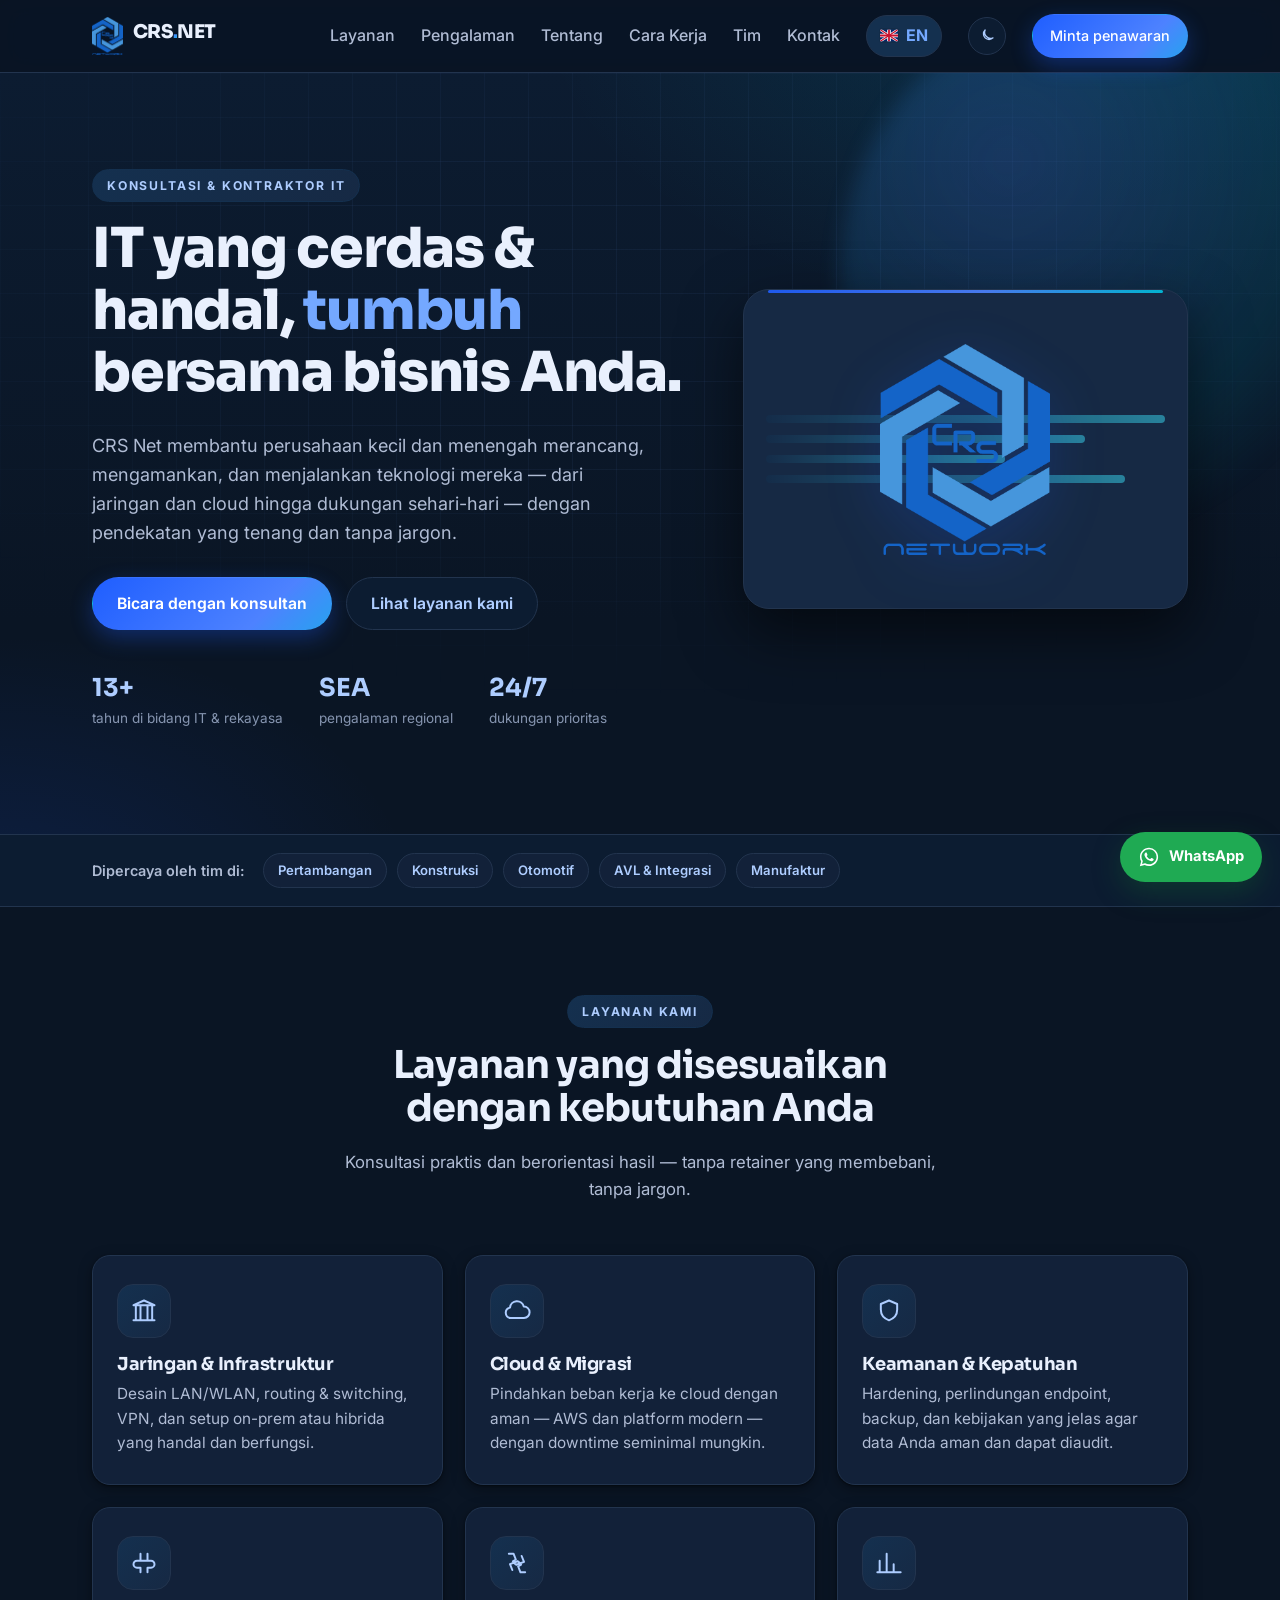
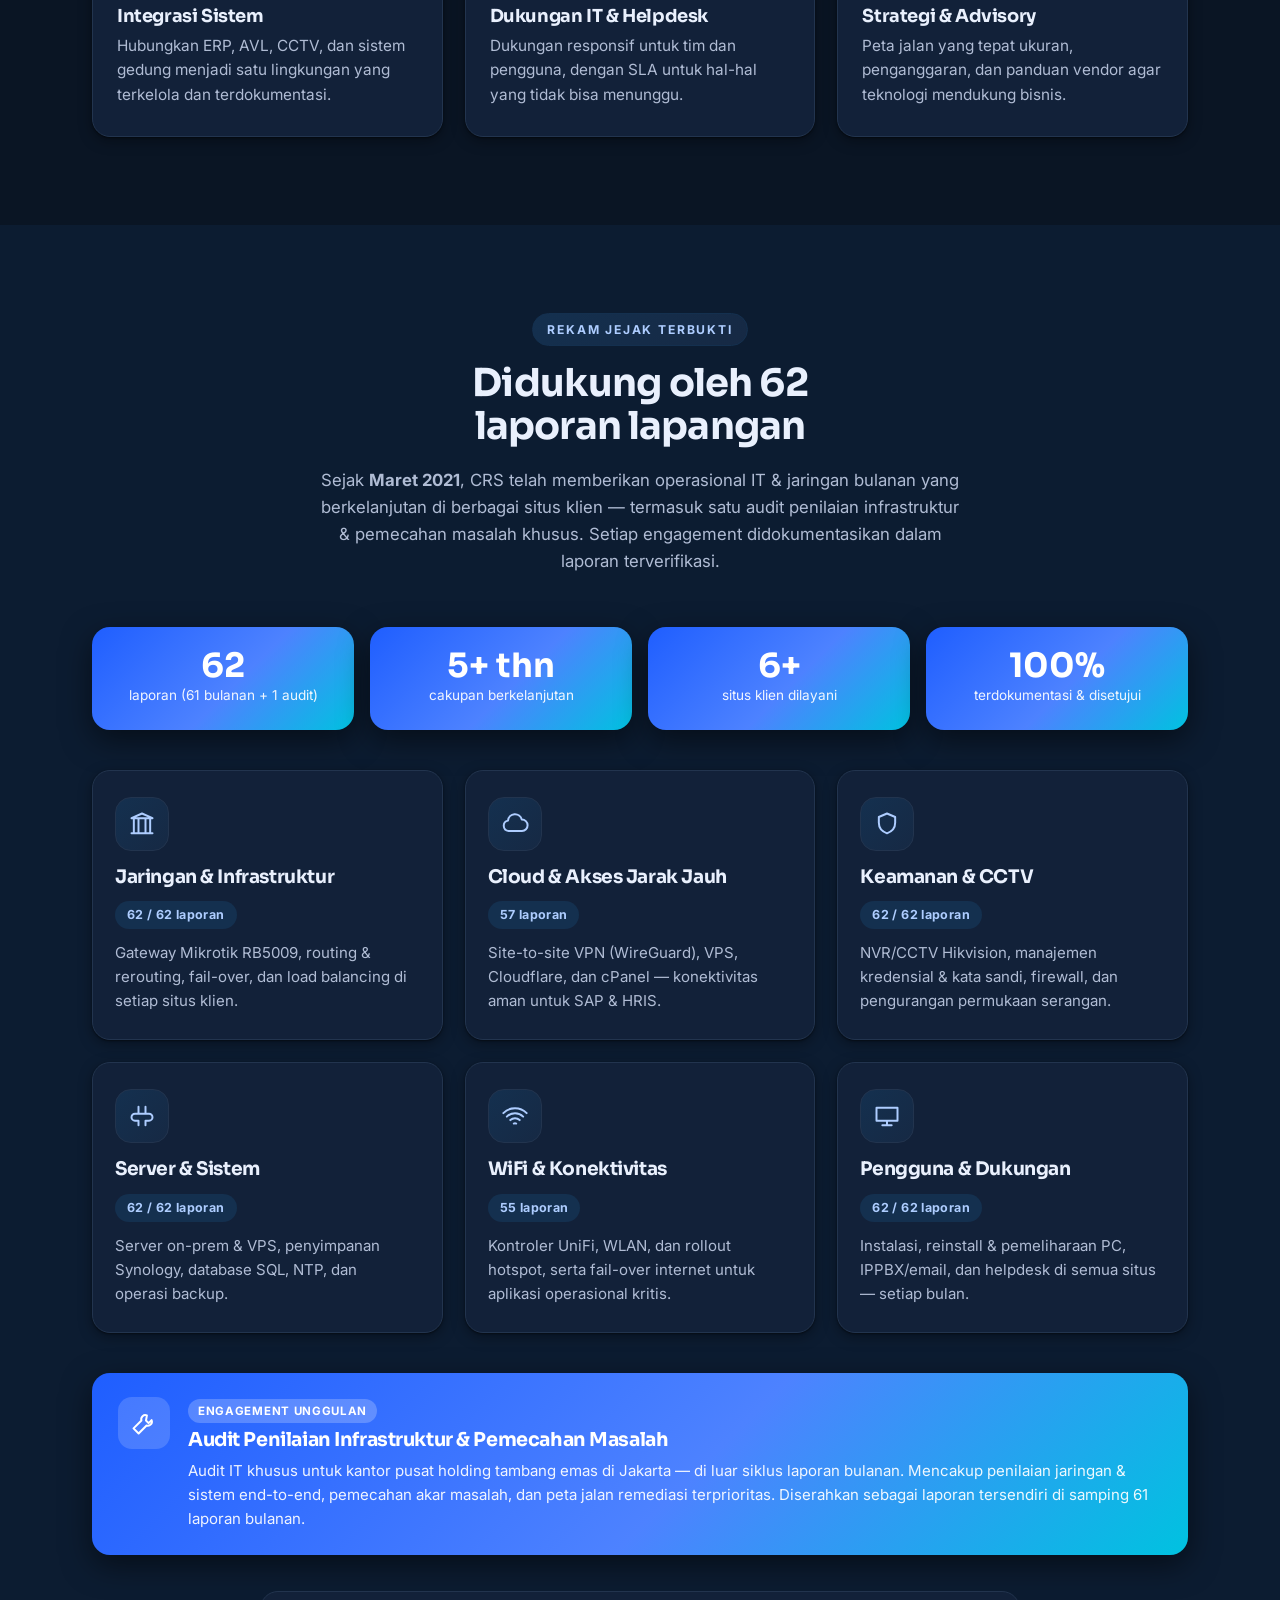
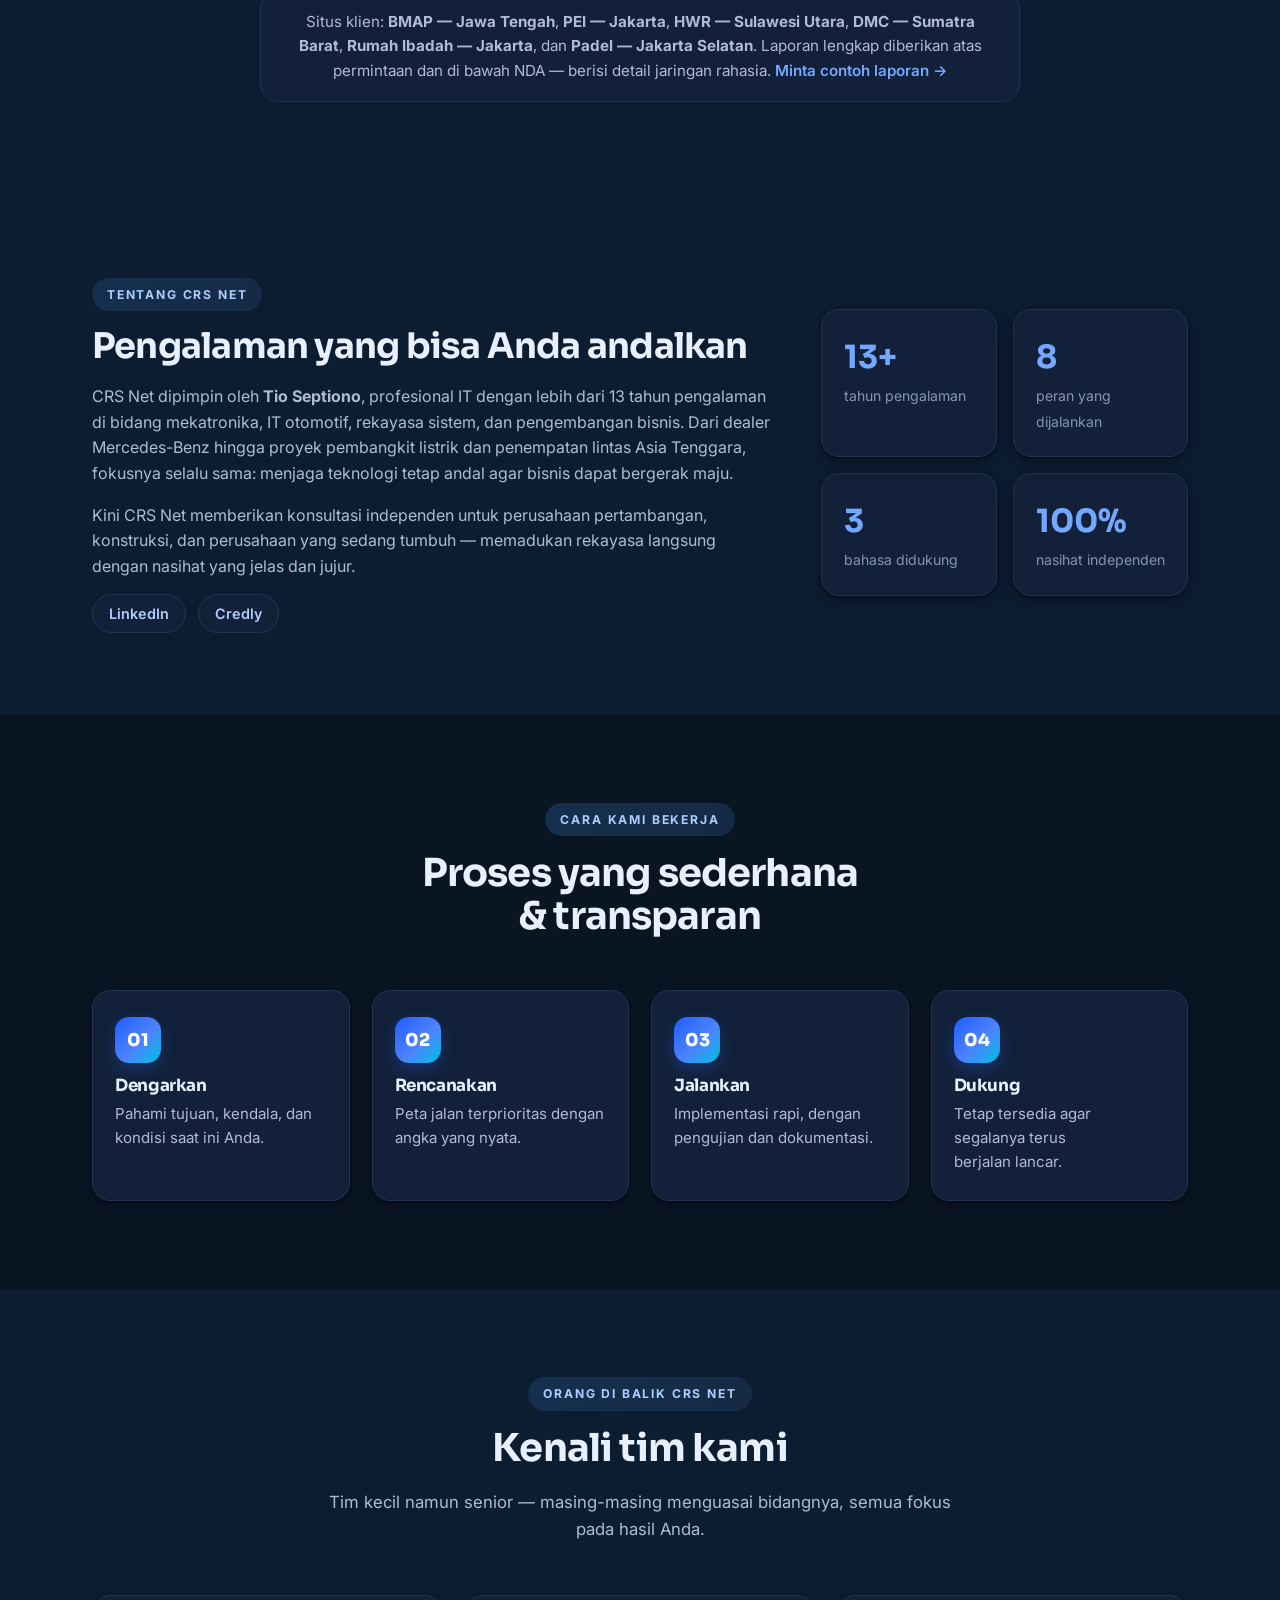
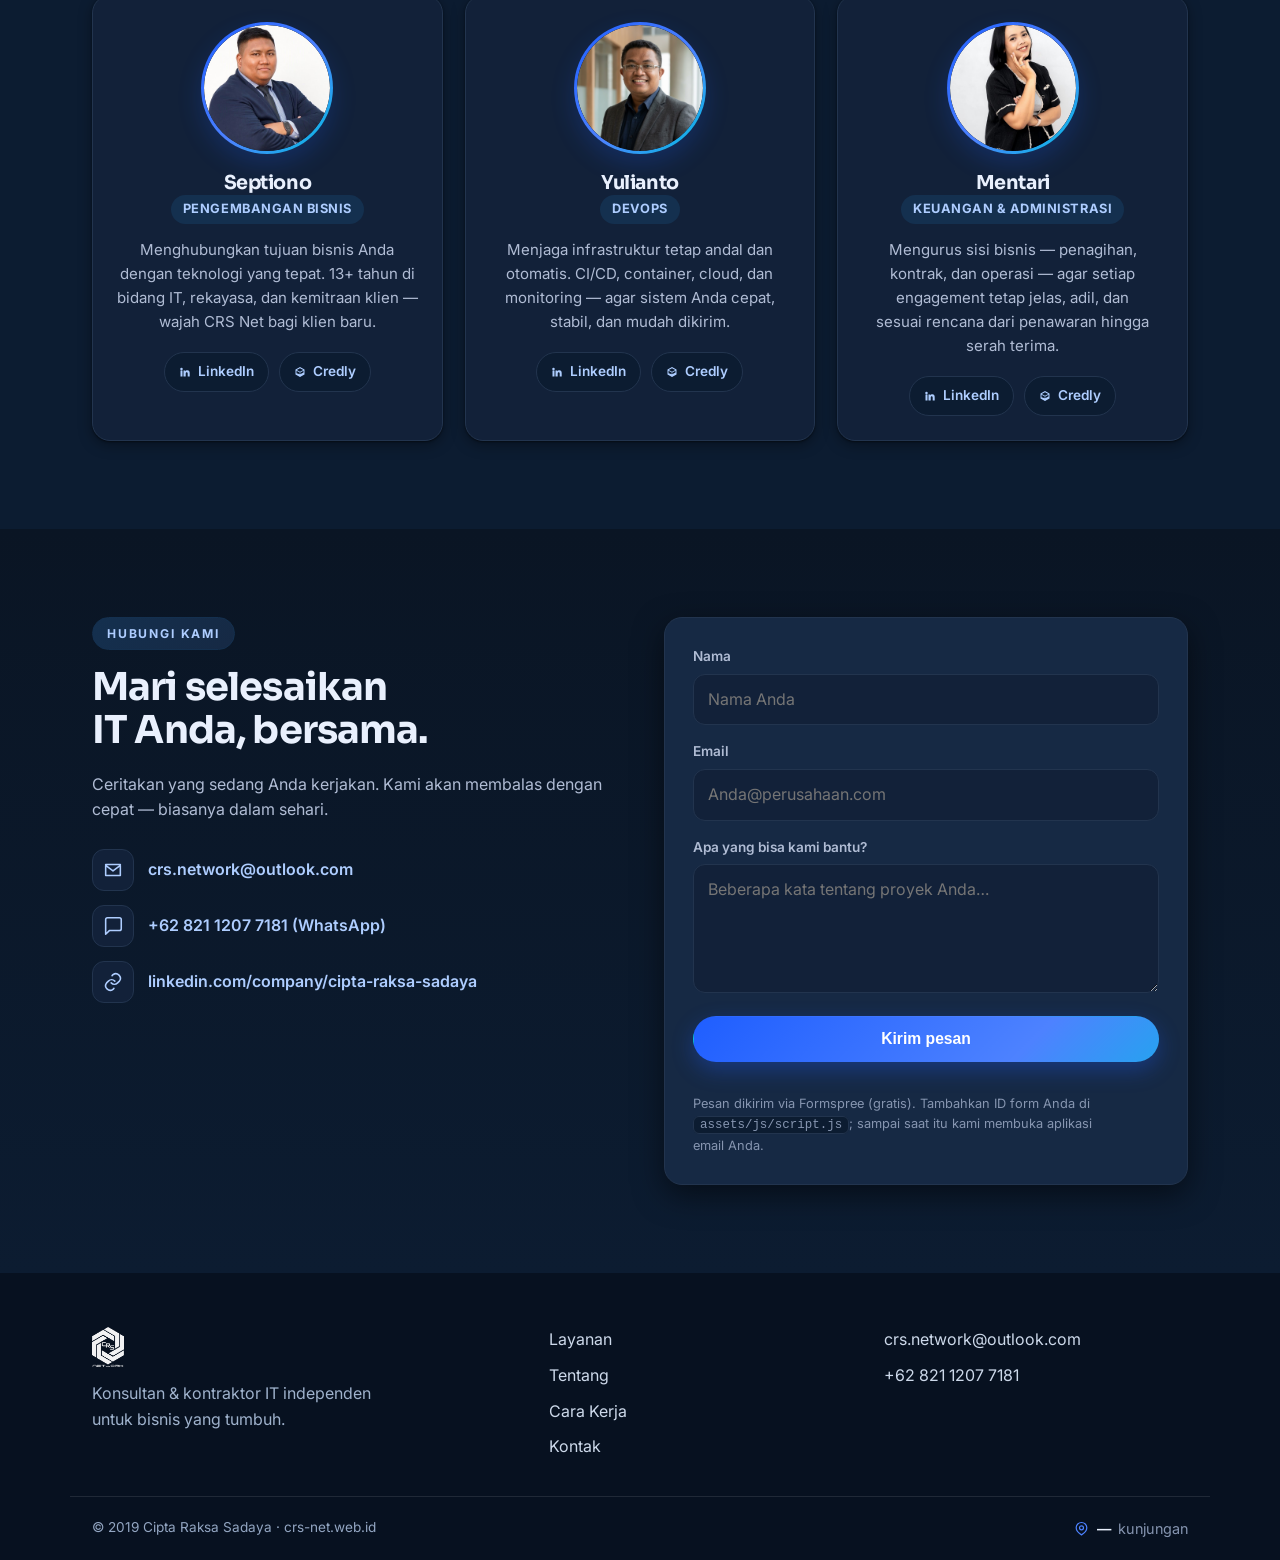
==== commit 8913efe7: "Default theme is dark (data-theme on html, no FOUC); English remains the landing page; theme-color m" ====
--- a/id.html
+++ b/id.html
@@ -1,13 +1,13 @@
 <!DOCTYPE html>
-<html lang="id">
+<html lang="id" data-theme="dark">
 <head>
   <meta charset="UTF-8" />
   <meta name="viewport" content="width=device-width, initial-scale=1.0, viewport-fit=cover" />
   <meta name="format-detection" content="telephone=yes" />
   <title>CRS Net — Konsultan &amp; Kontraktor IT | crs-net.web.id</title>
   <meta name="description" content="CRS Net — konsultan &amp; kontraktor IT independen untuk UKM: infrastruktur jaringan, cloud, keamanan siber, integrasi sistem, dan transformasi digital. Dipimpin oleh Tio Septiono." />
-  <meta name="theme-color" content="#f5f8ff" />
-  <meta name="theme-color" media="(prefers-color-scheme: dark)" content="#0a1524" />
+  <meta name="theme-color" content="#0a1524" />
+  <meta name="theme-color" media="(prefers-color-scheme: light)" content="#f5f8ff" />
 
   <!-- Canonical halaman ini -->
   <link rel="canonical" href="https://crs-net.web.id/id.html" />
@@ -34,7 +34,7 @@
   <link rel="preconnect" href="https://fonts.googleapis.com" />
   <link rel="preconnect" href="https://fonts.gstatic.com" crossorigin />
   <link href="https://fonts.googleapis.com/css2?family=Inter:wght@400;500;600;700;800&family=Sora:wght@600;700;800&display=swap" rel="stylesheet" />
-  <link rel="stylesheet" href="/assets/css/styles.css?v=20260902a" />
+  <link rel="stylesheet" href="/assets/css/styles.css?v=20260902c" />
 
   <!-- Google Search Console -->
   <meta name="google-site-verification" content="REPLACE_WITH_YOUR_GSC_CODE" />
@@ -489,6 +489,6 @@
     <span>WhatsApp</span>
   </a>
 
-  <script src="/assets/js/script.js?v=20260902a" defer></script>
+  <script src="/assets/js/script.js?v=20260902c" defer></script>
 </body>
 </html>
--- a/assets/css/styles.css
+++ b/assets/css/styles.css
@@ -40,9 +40,10 @@
   --ease: cubic-bezier(.22,.61,.36,1);
 }
 
-/* Explicit theme control. Light is the default and the override wins;
-   we intentionally do NOT auto-follow the OS dark preference. */
-:root { color-scheme: light; }
+/* Explicit theme control. Dark is the default (set via data-theme="dark" on
+   <html>); the user's saved choice wins. We intentionally do NOT auto-follow
+   the OS preference. */
+:root { color-scheme: light dark; }
 
 * { box-sizing: border-box; }
 
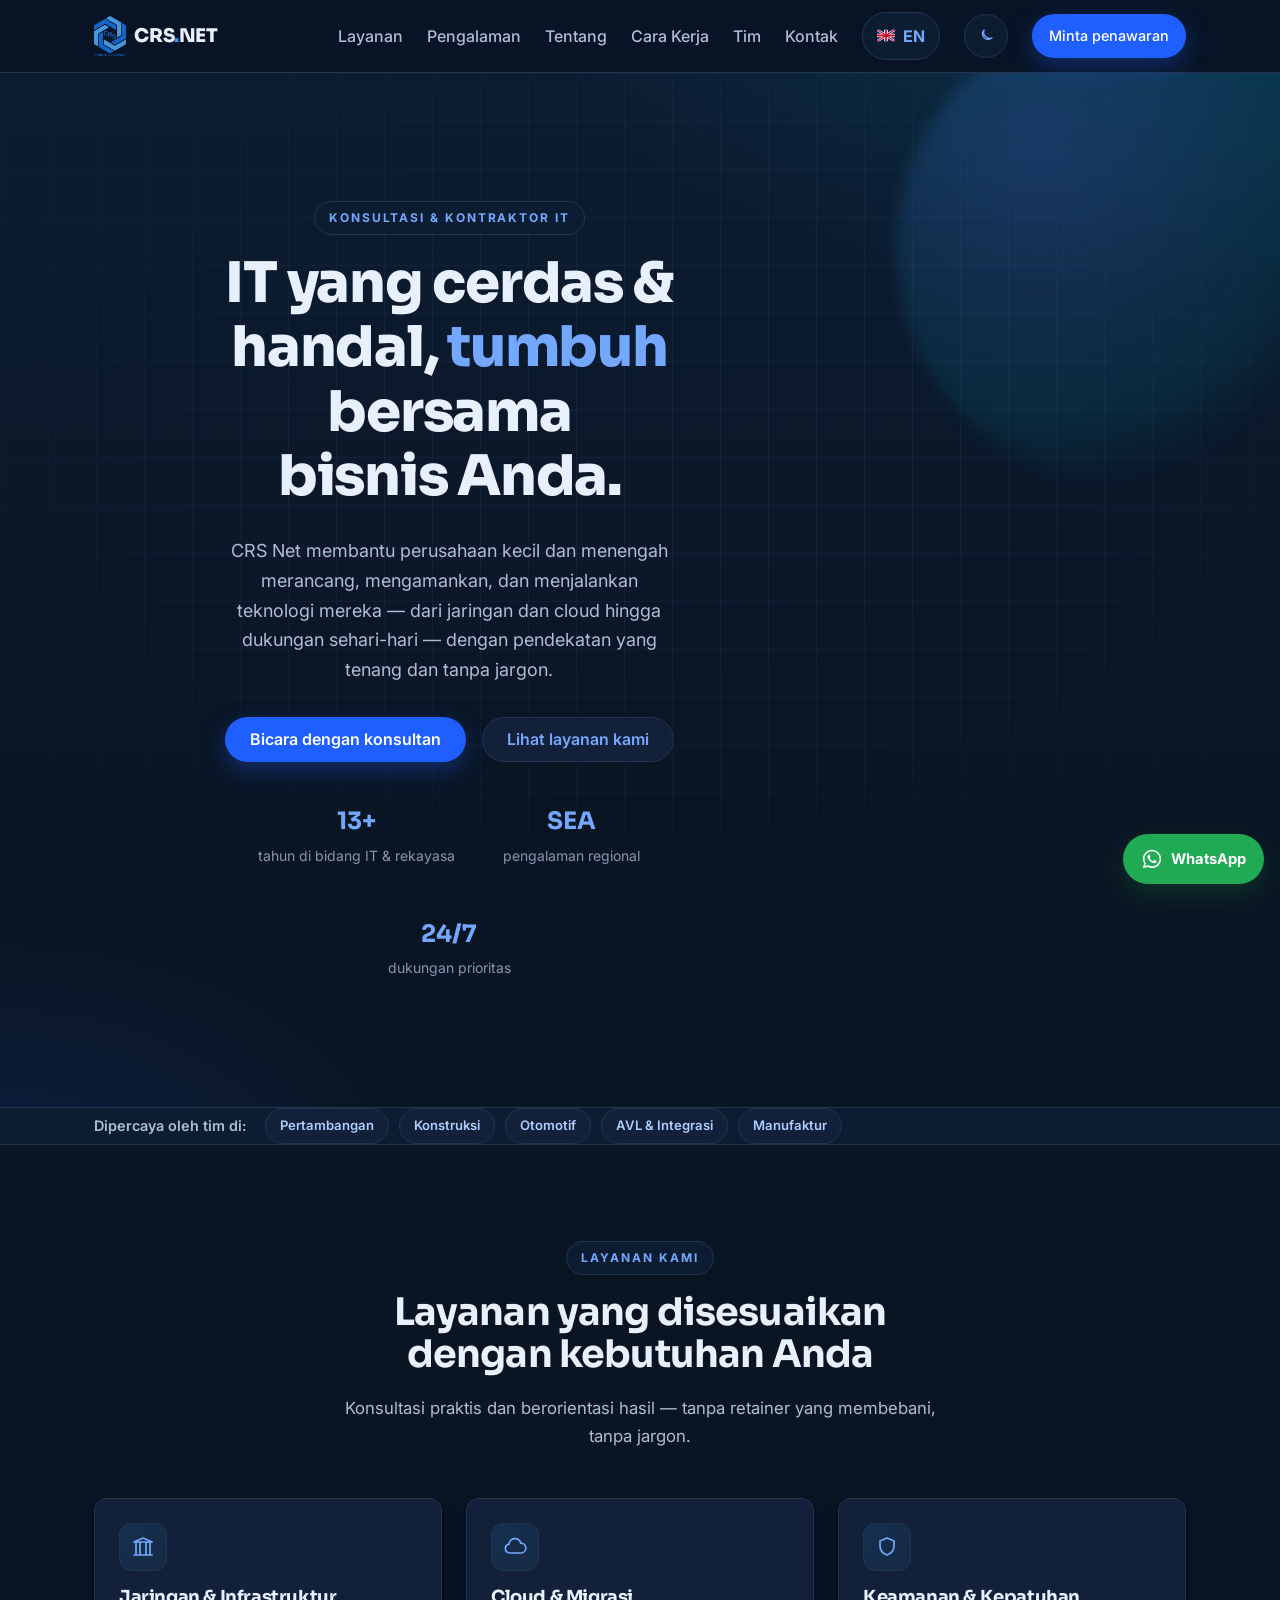
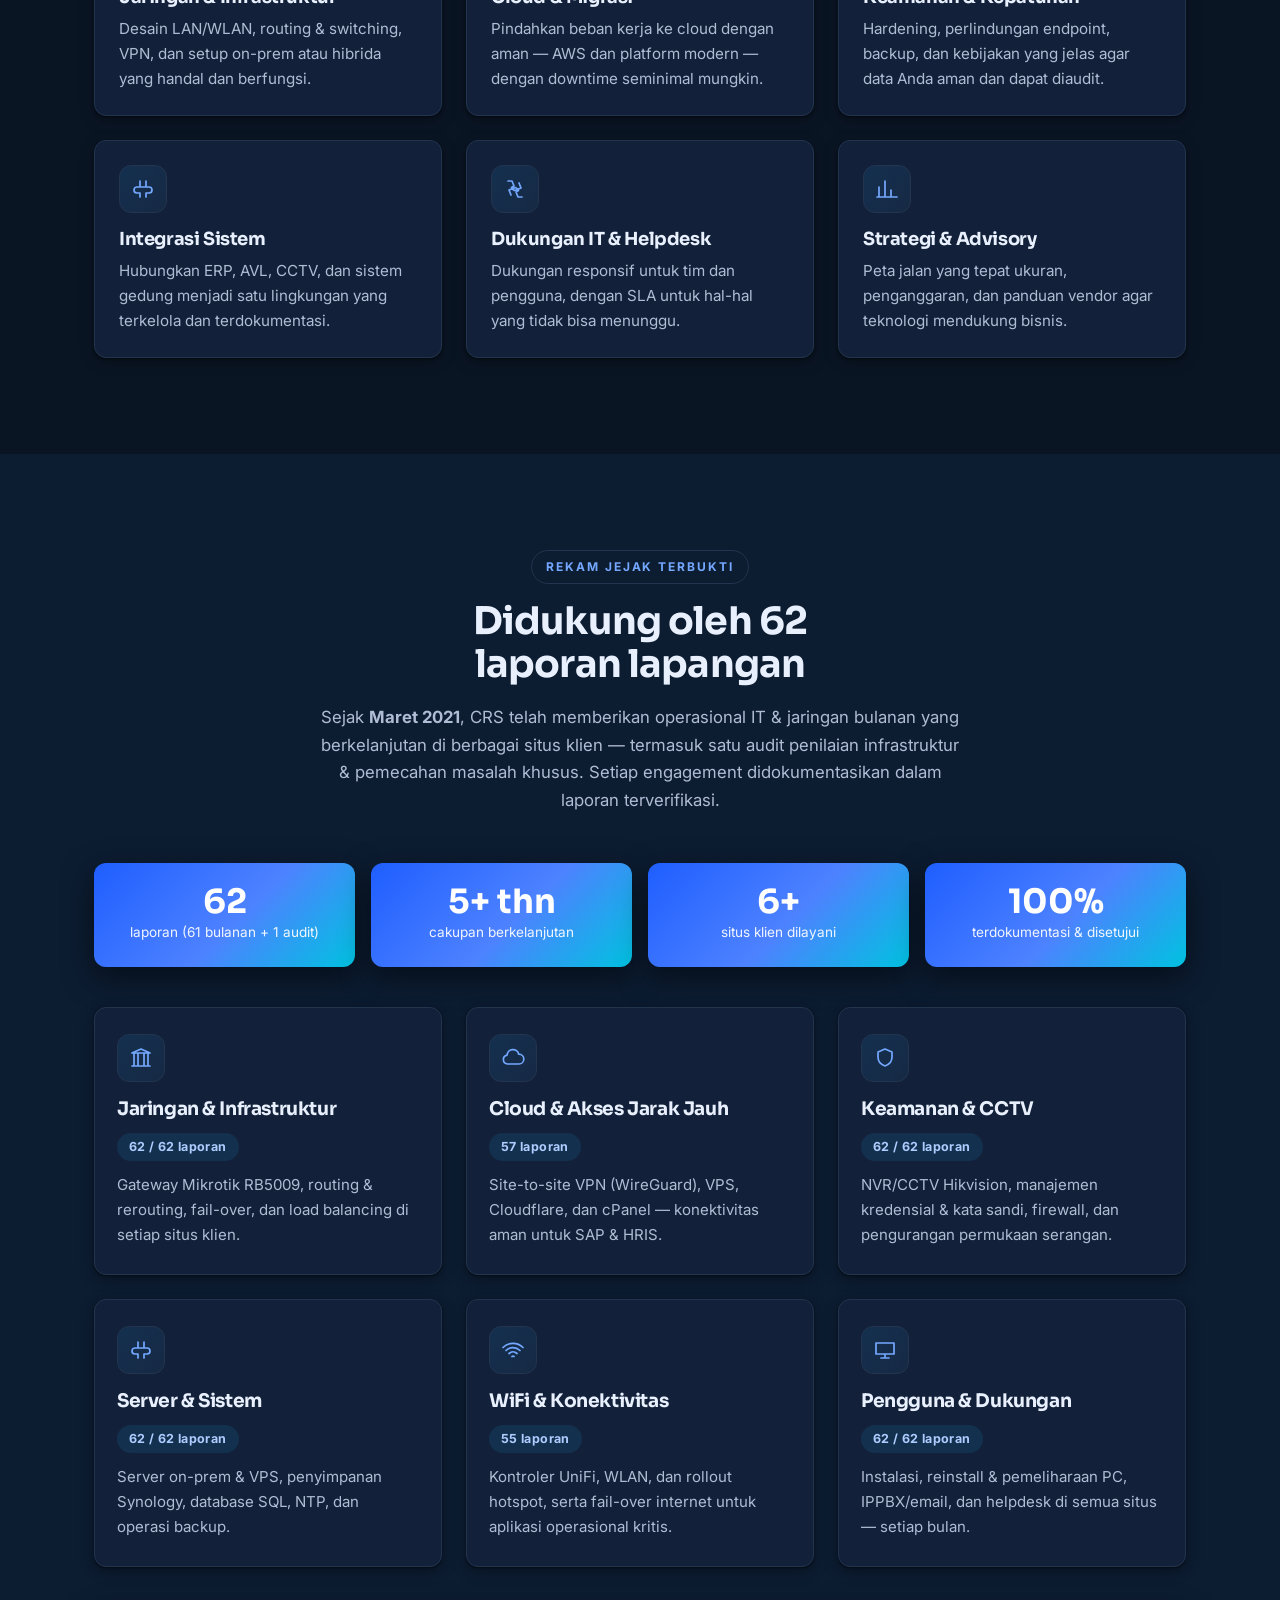
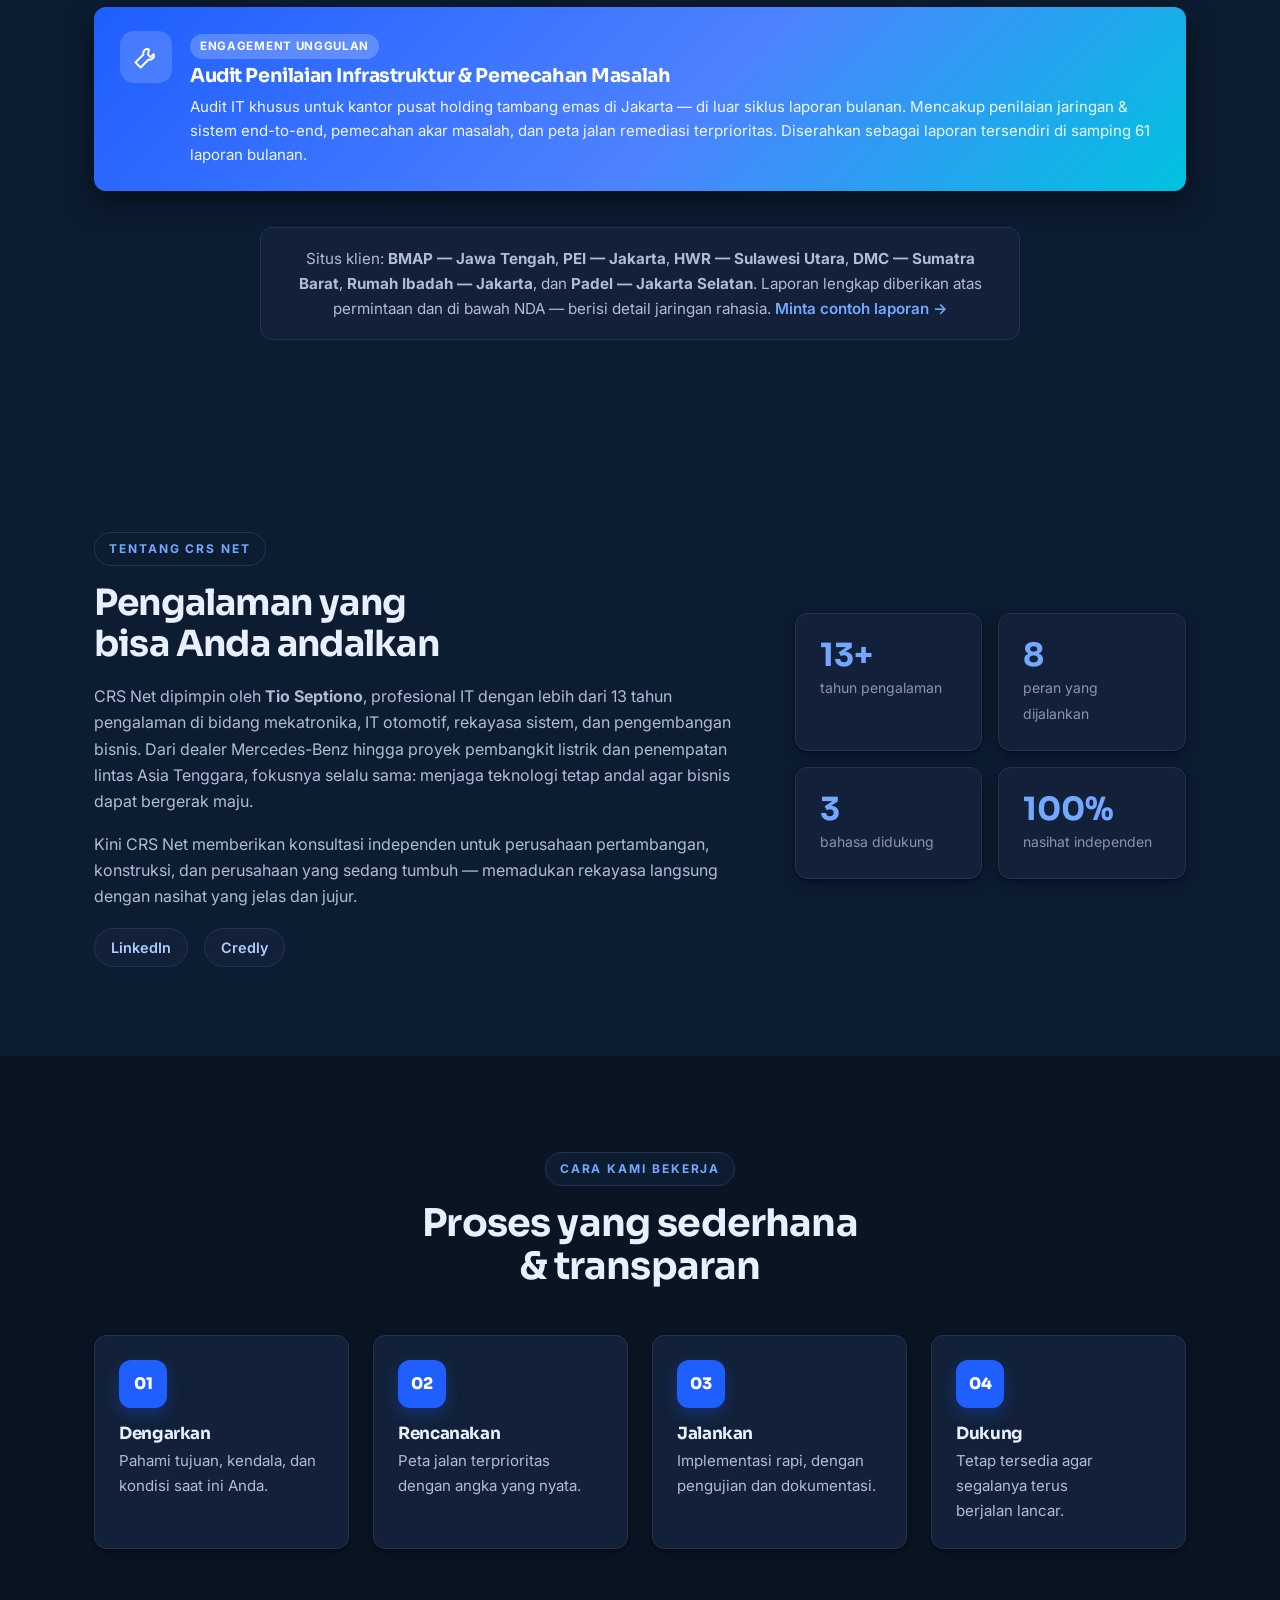
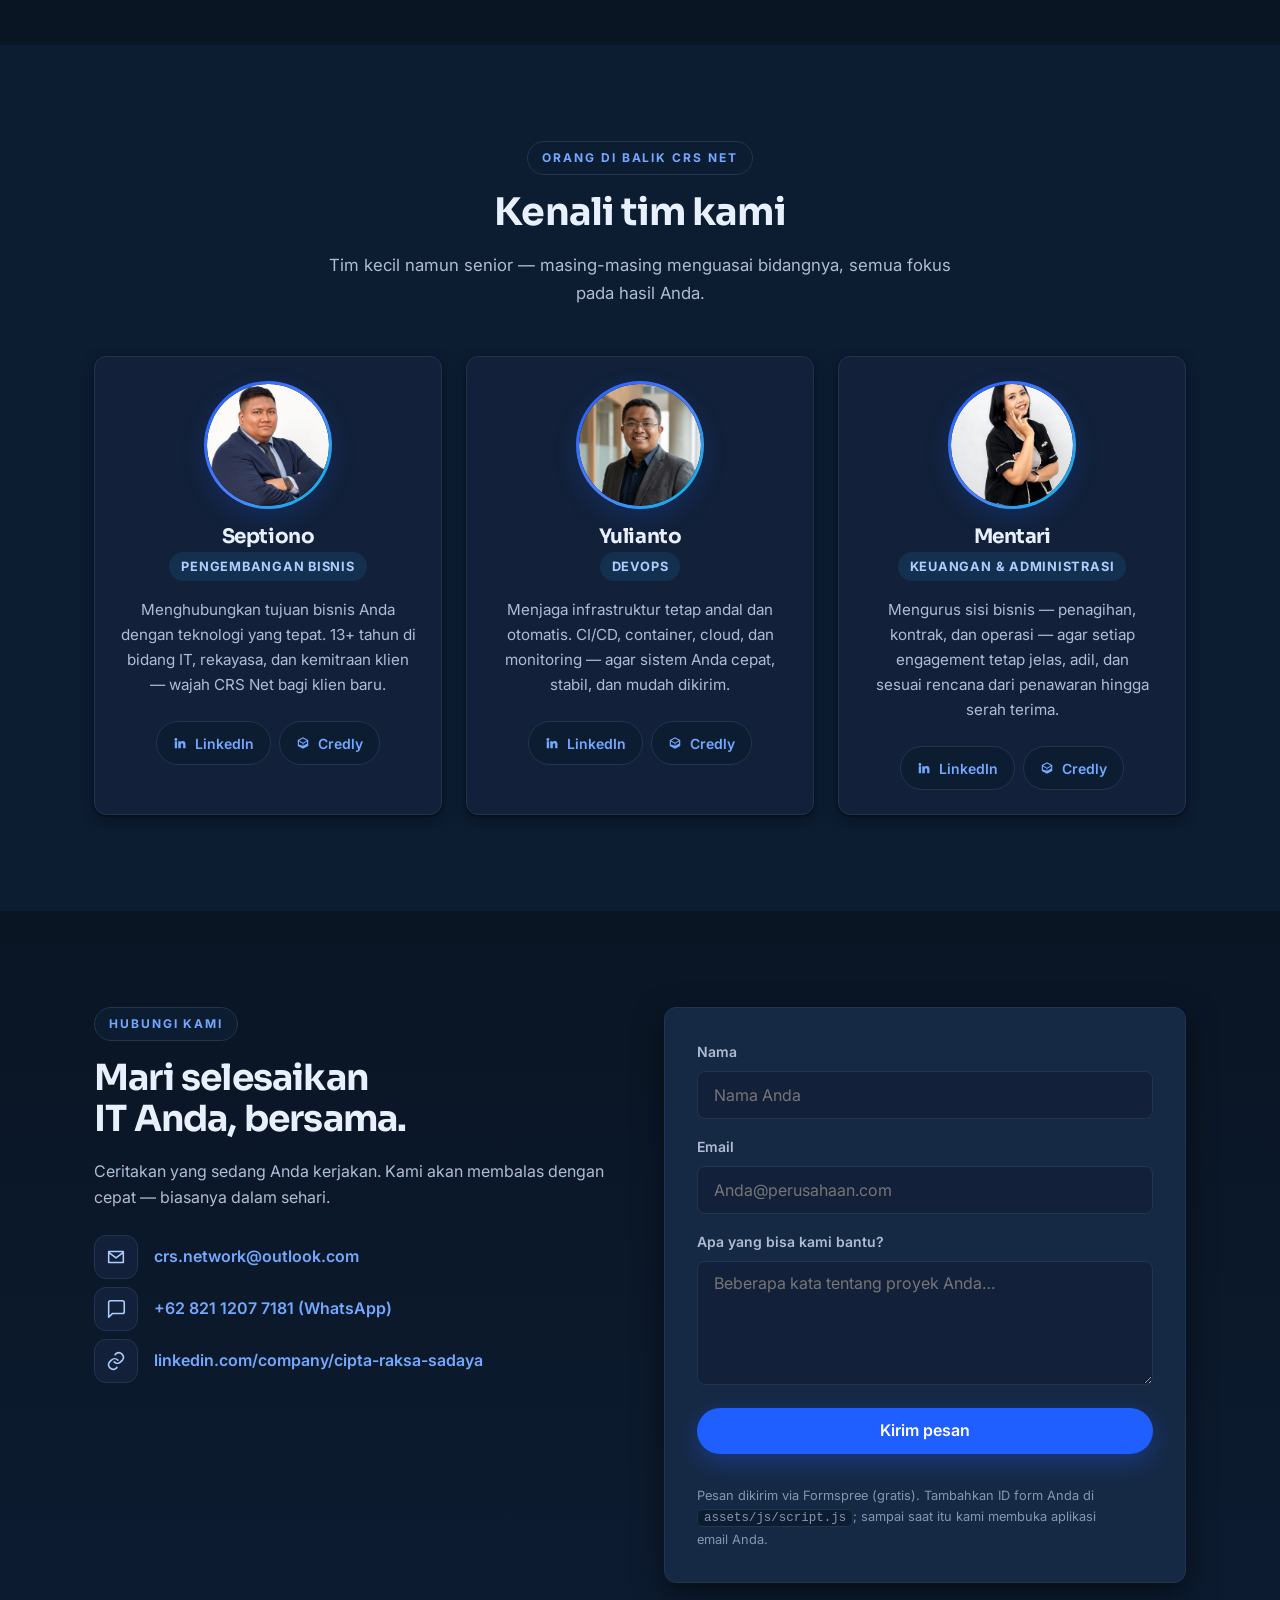
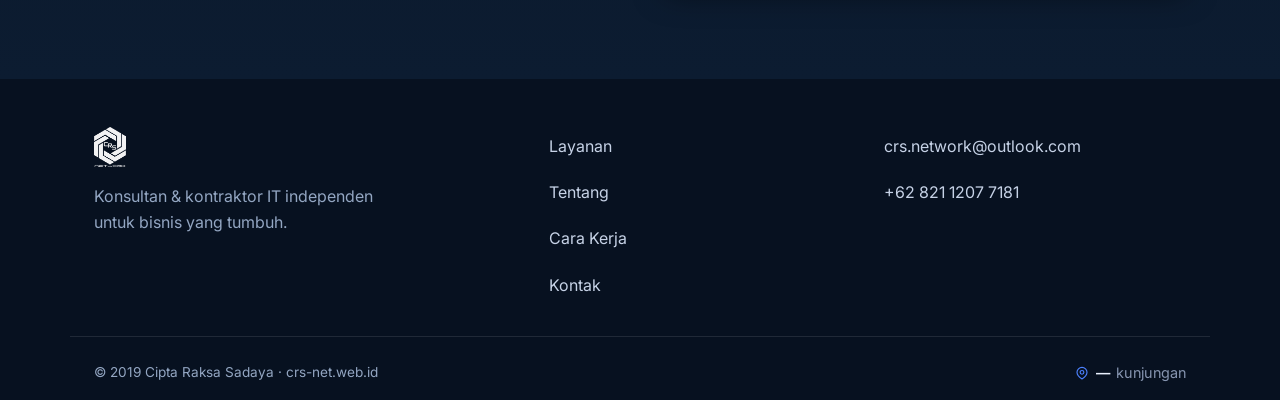
==== commit d7c092e9: "Prompt 3 (gpt-5.6-luna) + Hermes fix: full SEO cutover to web.crs-net.web.id — canonical, og:url, og" ====
--- a/id.html
+++ b/id.html
@@ -10,19 +10,19 @@
   <meta name="theme-color" media="(prefers-color-scheme: light)" content="#f5f8ff" />
 
   <!-- Canonical halaman ini -->
-  <link rel="canonical" href="https://crs-net.web.id/id.html" />
+  <link rel="canonical" href="https://web.crs-net.web.id/id.html" />
 
   <!-- hreflang: beri tahu Google kedua versi bahasa -->
-  <link rel="alternate" hreflang="id" href="https://crs-net.web.id/id.html" />
-  <link rel="alternate" hreflang="en" href="https://crs-net.web.id/" />
-  <link rel="alternate" hreflang="x-default" href="https://crs-net.web.id/" />
+  <link rel="alternate" hreflang="id" href="https://web.crs-net.web.id/id.html" />
+  <link rel="alternate" hreflang="en" href="https://web.crs-net.web.id/" />
+  <link rel="alternate" hreflang="x-default" href="https://web.crs-net.web.id/" />
 
   <!-- Open Graph -->
   <meta property="og:title" content="CRS Net — Konsultan &amp; Kontraktor IT" />
   <meta property="og:description" content="Konsultan &amp; kontraktor IT modern: infrastruktur jaringan, cloud, keamanan siber, dan transformasi digital." />
   <meta property="og:type" content="website" />
-  <meta property="og:url" content="https://crs-net.web.id/id.html" />
-  <meta property="og:image" content="https://crs-net.web.id/assets/img/og-image.png" />
+  <meta property="og:url" content="https://web.crs-net.web.id/id.html" />
+  <meta property="og:image" content="https://web.crs-net.web.id/assets/img/og-image.png" />
   <meta name="twitter:card" content="summary_large_image" />
   <meta name="twitter:title" content="CRS Net — Konsultan &amp; Kontraktor IT" />
   <meta name="twitter:description" content="Konsultan &amp; kontraktor IT independen: infrastruktur jaringan, cloud, keamanan siber, dan transformasi digital." />
@@ -35,6 +35,7 @@
   <link rel="preconnect" href="https://fonts.gstatic.com" crossorigin />
   <link href="https://fonts.googleapis.com/css2?family=Inter:wght@400;500;600;700;800&family=Sora:wght@600;700;800&display=swap" rel="stylesheet" />
   <link rel="stylesheet" href="/assets/css/styles.css?v=20260902c" />
+  <link rel="stylesheet" href="/assets/css/design-system.css?v=20260907a" />
 
   <!-- Google Search Console -->
   <meta name="google-site-verification" content="REPLACE_WITH_YOUR_GSC_CODE" />
@@ -55,10 +56,10 @@
     "@type": "ProfessionalService",
     "name": "CRS Net",
     "alternateName": "Cipta Raksa Sadaya",
-    "url": "https://crs-net.web.id",
+    "url": "https://web.crs-net.web.id/",
     "inLanguage": "id",
-    "logo": "https://crs-net.web.id/assets/img/CRS_logo.png",
-    "image": "https://crs-net.web.id/assets/img/CRS_logo.png",
+    "logo": "https://web.crs-net.web.id/assets/img/CRS_logo.png",
+    "image": "https://web.crs-net.web.id/assets/img/CRS_logo.png",
     "description": "Konsultan & kontraktor IT independen untuk UKM: infrastruktur jaringan, cloud & migrasi, keamanan siber, integrasi sistem, dukungan IT, dan strategi teknologi.",
     "founder": {
       "@type": "Person",
@@ -130,6 +131,7 @@
   <!-- ===== Hero ===== -->
   <section class="hero">
     <div class="hero-bg" aria-hidden="true"></div>
+    <div class="hero-3d" aria-hidden="true"></div>
     <div class="container hero-inner">
       <div class="hero-copy">
         <span class="eyebrow">Konsultasi &amp; Kontraktor IT</span>
@@ -150,15 +152,8 @@
         </div>
       </div>
 
-      <div class="hero-card" aria-hidden="true">
-        <div class="hero-card-logo">
-          <img src="/assets/img/CRS_logo.png" alt="Logo CRS Net" />
-        </div>
-        <div class="hero-card-lines">
-          <span></span><span></span><span></span><span></span>
-        </div>
-      </div>
-    </div>
+    </div>
+    <script type="module" src="/assets/js/3d-hero/main.js?v=20260907a"></script>
   </section>
 
   <!-- ===== Clients / trust strip ===== -->
--- a/assets/css/design-system.css
+++ b/assets/css/design-system.css
@@ -0,0 +1,593 @@
+/* ============================================================
+   CRS Net — Design System
+   Minimalist cobalt / electric blue on white · full dark theme
+   via the existing data-theme toggle · Sora headings · Inter body
+   8px spacing scale · 44px minimum touch targets
+   ============================================================ */
+
+/* ---------- Design tokens (light = default) ---------- */
+:root {
+  /* Brand ramp — cobalt -> electric blue -> aqua (2026-09 refresh) */
+  --blue-800: #0a2a6b;
+  --blue-700: #1230c4;
+  --blue-600: #1f5eff;
+  --blue-500: #4d82ff;
+  --blue-300: #b3ccff;
+  --blue-100: #e6eeff;
+  --blue-50:  #f4f7ff;
+  --cyan-500: #00c2e0;
+  --grad-brand: linear-gradient(135deg, var(--blue-700), var(--blue-600) 55%, var(--cyan-500));
+
+  /* Semantic color */
+  --bg:          #ffffff;
+  --bg-alt:      var(--blue-50);
+  --surface:     #ffffff;
+  --surface-2:   #ffffff;
+  --ink:         #0b1526;
+  --slate:       #42526b;
+  --muted:       #6b7a94;
+  --line:        #e4eaf4;
+  --brand:       var(--blue-600);
+  --brand-hover: var(--blue-700);
+  --brand-ink:   var(--blue-700);
+  --brand-tint:  var(--blue-50);
+  --brand-line:  var(--blue-300);
+  --on-brand:    #ffffff;
+  --header-bg:   rgba(255,255,255,.85);
+  --footer-bg:   #0b1526;
+  --footer-ink:  #c6d2e6;
+  --footer-muted:#93a6c2;
+  --field-bg:    var(--blue-50);
+  --ok:  #0a8a3e;
+  --err: #c0392b;
+
+  /* 8px spacing scale */
+  --space-1:  8px;
+  --space-2: 16px;
+  --space-3: 24px;
+  --space-4: 32px;
+  --space-5: 40px;
+  --space-6: 48px;
+  --space-8: 64px;
+  --space-10: 80px;
+  --space-12: 96px;
+  --space-16: 128px;
+
+  /* Shape & depth */
+  --radius-sm:   8px;
+  --radius:      12px;
+  --radius-lg:   16px;
+  --radius-pill: 999px;
+  --shadow-sm: 0 1px 2px rgba(11,21,38,.05), 0 6px 16px rgba(11,21,38,.06);
+  --shadow-md: 0 12px 32px rgba(18,48,196,.14);
+  --shadow-lg: 0 24px 64px rgba(10,42,107,.20);
+
+  /* Layout & motion */
+  --maxw: 1140px;
+  --header-h: 72px;
+  --tap: 44px;
+  --ease: cubic-bezier(.22,.61,.36,1);
+  --section-y: var(--space-12);
+
+  color-scheme: light;
+}
+
+/* ---------- Dark theme (data-theme toggle contract) ----------
+   Dark is the site default: <html data-theme="dark"> + localStorage
+   'crs-theme', managed by assets/js/script.js. Only tokens remap —
+   every component below reads them, so the whole system flips. */
+html[data-theme="dark"] {
+  --bg:          #0a1524;
+  --bg-alt:      #0c1c31;
+  --surface:     #122139;
+  --surface-2:   #162944;
+  --ink:         #e9f0fd;
+  --slate:       #b0bcd4;
+  --muted:       #8695b0;
+  --line:        #22344e;
+  --brand:       #1f5eff;
+  --brand-hover: #4d82ff;
+  --brand-ink:   #74a8ff;
+  --brand-tint:  #0c1c31;
+  --brand-line:  #3a5c8e;
+  --on-brand:    #ffffff;
+  --header-bg:   rgba(10,21,36,.85);
+  --footer-bg:   #071120;
+  --field-bg:    #0c1c31;
+  --ok:  #4cc38a;
+  --err: #ff8a7a;
+  --shadow-sm: 0 1px 2px rgba(0,0,0,.45), 0 4px 14px rgba(0,0,0,.35);
+  --shadow-md: 0 10px 30px rgba(0,0,0,.5);
+  --shadow-lg: 0 24px 60px rgba(0,0,0,.55);
+  color-scheme: dark;
+}
+
+/* ---------- Base ---------- */
+* { box-sizing: border-box; }
+
+html {
+  scroll-behavior: smooth;
+  -webkit-text-size-adjust: 100%;
+  text-size-adjust: 100%;
+}
+
+body {
+  margin: 0;
+  font-family: 'Inter', system-ui, -apple-system, 'Segoe UI', Roboto, sans-serif;
+  font-size: 1rem;
+  line-height: 1.65;
+  color: var(--ink);
+  background: var(--bg);
+  -webkit-font-smoothing: antialiased;
+  overflow-x: hidden;
+  transition: background-color .35s var(--ease), color .35s var(--ease);
+}
+
+a, button, input, textarea, label {
+  -webkit-tap-highlight-color: rgba(31,94,255,.18);
+}
+
+h1, h2, h3, h4, .brand-name {
+  font-family: 'Sora', 'Inter', sans-serif;
+  font-weight: 700;
+  letter-spacing: -.022em;
+  line-height: 1.15;
+  margin: 0 0 .5em;
+  text-wrap: balance;
+}
+p { text-wrap: pretty; margin: 0 0 1em; }
+a { color: inherit; text-decoration: none; }
+img { max-width: 100%; display: block; }
+ul { margin: 0; padding: 0; }
+
+::selection { background: rgba(31,94,255,.22); }
+
+a:focus-visible,
+button:focus-visible,
+input:focus-visible,
+textarea:focus-visible {
+  outline: 3px solid var(--brand);
+  outline-offset: 3px;
+}
+
+/* Smooth theme flips on simple surfaces */
+.site-header, .section-alt, .eyebrow, .nav-links, .lang-switch, .theme-toggle,
+.stat, .c-icon, .field input, .field textarea {
+  transition: background-color .35s var(--ease), color .35s var(--ease),
+              border-color .35s var(--ease);
+}
+
+/* ---------- Layout ---------- */
+.container { width: 100%; max-width: var(--maxw); margin: 0 auto; padding: 0 var(--space-3); }
+
+.section { padding: var(--section-y) 0; scroll-margin-top: calc(var(--header-h) + var(--space-1)); }
+.section-alt { background: var(--bg-alt); }
+
+.section-head { text-align: center; max-width: 640px; margin: 0 auto var(--space-6); }
+.section-head h2 { font-size: clamp(1.75rem, 3.4vw, 2.375rem); }
+.section-sub { color: var(--slate); font-size: 1.05rem; margin: 0; }
+
+.grid { display: grid; gap: var(--space-3); }
+.grid-3 { grid-template-columns: repeat(3, 1fr); }
+.grid-4 { grid-template-columns: repeat(4, 1fr); }
+
+.eyebrow {
+  display: inline-block;
+  font-size: .75rem; font-weight: 700; letter-spacing: .16em; text-transform: uppercase;
+  color: var(--brand-ink); background: var(--brand-tint);
+  border: 1px solid var(--line);
+  padding: 6px 14px; border-radius: var(--radius-pill);
+  margin-bottom: var(--space-2);
+}
+.accent { color: var(--brand-ink); }
+.lead { font-size: 1.125rem; color: var(--slate); }
+
+/* ---------- Buttons (44px minimum touch target) ---------- */
+.btn {
+  display: inline-flex; align-items: center; justify-content: center;
+  gap: var(--space-1);
+  min-height: var(--tap);
+  padding: 12px var(--space-3);
+  font: inherit; font-weight: 600; font-size: 1rem; line-height: 1.2;
+  border-radius: var(--radius-pill);
+  border: 1px solid transparent;
+  cursor: pointer; white-space: nowrap;
+  transition: transform .16s var(--ease), box-shadow .2s var(--ease),
+              background-color .25s, border-color .25s, color .25s;
+}
+.btn-sm { padding: 10px var(--space-2); font-size: .9rem; }
+.btn-block { width: 100%; }
+.btn-primary {
+  color: var(--on-brand);
+  background: var(--brand);
+  box-shadow: 0 var(--space-1) var(--space-3) rgba(31,94,255,.32);
+}
+.btn-primary:hover  { background: var(--brand-hover); transform: translateY(-2px); box-shadow: 0 14px 32px rgba(31,94,255,.40); }
+.btn-primary:active { transform: translateY(0); box-shadow: 0 4px 12px rgba(31,94,255,.30); }
+.btn-ghost { color: var(--brand-ink); background: var(--surface); border-color: var(--line); }
+.btn-ghost:hover  { background: var(--brand-tint); border-color: var(--brand-line); transform: translateY(-2px); }
+.btn-ghost:active { transform: translateY(0); }
+
+/* ---------- Badges ---------- */
+.badge {
+  display: inline-flex; align-items: center; gap: var(--space-1);
+  min-height: 32px; padding: 6px 14px;
+  font-size: .78rem; font-weight: 700; letter-spacing: .05em;
+  border-radius: var(--radius-pill);
+  border: 1px solid transparent;
+}
+.badge-soft    { background: var(--brand-tint); color: var(--brand-ink); border-color: var(--line); }
+.badge-brand   { background: var(--brand); color: var(--on-brand); }
+.badge-outline { background: transparent; color: var(--slate); border-color: var(--line); }
+a.badge { min-height: var(--tap); padding: 10px var(--space-2); font-size: .85rem; letter-spacing: 0; }
+a.badge:hover { background: var(--brand); color: var(--on-brand); border-color: var(--brand); }
+.badge .ico { width: 14px; height: 14px; }
+
+/* ---------- Cards ---------- */
+.card {
+  background: var(--surface);
+  border: 1px solid var(--line);
+  border-radius: var(--radius);
+  padding: var(--space-3);
+  box-shadow: var(--shadow-sm);
+  transition: transform .2s var(--ease), box-shadow .25s var(--ease),
+              border-color .25s, background-color .35s var(--ease);
+}
+.card:hover { transform: translateY(-4px); border-color: var(--brand-line); box-shadow: var(--shadow-md); }
+.card-icon {
+  width: 48px; height: 48px;
+  display: grid; place-items: center;
+  border-radius: var(--radius);
+  background: var(--brand-tint);
+  border: 1px solid var(--line);
+  color: var(--brand-ink);
+  margin-bottom: var(--space-2);
+}
+.card h3 { font-size: 1.125rem; margin-bottom: var(--space-1); }
+.card p { color: var(--slate); font-size: .95rem; margin: 0; }
+
+/* ---------- Header / Nav ---------- */
+.site-header {
+  position: sticky; top: 0; z-index: 50;
+  background: var(--header-bg);
+  backdrop-filter: saturate(170%) blur(14px);
+  -webkit-backdrop-filter: saturate(170%) blur(14px);
+  border-bottom: 1px solid var(--line);
+}
+.nav { display: flex; align-items: center; justify-content: space-between; height: var(--header-h); }
+.brand { display: flex; align-items: center; gap: var(--space-1); }
+.brand-logo { height: 40px; width: auto; }
+.brand-name { font-weight: 800; font-size: 1.18rem; letter-spacing: -.02em; margin: 0; }
+.brand-dot {
+  background: var(--grad-brand);
+  -webkit-background-clip: text; background-clip: text; color: transparent;
+}
+
+.nav-links { display: flex; align-items: center; gap: var(--space-3); }
+.nav-links a {
+  font-weight: 500; color: var(--slate);
+  min-height: var(--tap); display: inline-flex; align-items: center;
+  transition: color .15s, background-color .35s var(--ease), border-color .35s var(--ease);
+}
+.nav-links a:hover { color: var(--brand-ink); }
+.nav-links a.btn-primary { color: var(--on-brand); }
+.nav-links a.btn-primary:hover { color: var(--on-brand); }
+
+.lang-switch {
+  font-weight: 700; color: var(--brand-ink);
+  background: var(--brand-tint); border: 1px solid var(--line);
+  padding: 10px 14px; border-radius: var(--radius-pill);
+  display: inline-flex; align-items: center; gap: var(--space-1);
+  min-height: var(--tap);
+}
+.lang-switch:hover { background: var(--brand); color: var(--on-brand); border-color: var(--brand); }
+.lang-flag { width: 18px; height: 13px; border-radius: 2px; box-shadow: 0 0 0 1px rgba(11,21,38,.12); flex: none; display: block; }
+.lang-switch:hover .lang-flag { box-shadow: 0 0 0 1px rgba(255,255,255,.5); }
+
+.nav-toggle {
+  display: none; flex-direction: column; gap: 6px;
+  background: none; border: 0; cursor: pointer;
+  padding: 10px; min-width: var(--tap); min-height: var(--tap);
+  align-items: center; justify-content: center;
+}
+.nav-toggle span { width: 24px; height: 2px; background: var(--ink); border-radius: 2px; transition: transform .25s var(--ease), opacity .2s; }
+.nav-toggle[aria-expanded="true"] span:nth-child(1) { transform: translateY(8px) rotate(45deg); }
+.nav-toggle[aria-expanded="true"] span:nth-child(2) { opacity: 0; }
+.nav-toggle[aria-expanded="true"] span:nth-child(3) { transform: translateY(-8px) rotate(-45deg); }
+
+/* ---------- Theme toggle (existing contract) ---------- */
+.theme-toggle {
+  display: inline-flex; align-items: center; justify-content: center;
+  width: var(--tap); height: var(--tap); border-radius: var(--radius-pill);
+  flex: none; padding: 0;
+  border: 1px solid var(--line); background: var(--brand-tint); color: var(--brand-ink);
+  cursor: pointer;
+}
+.theme-toggle:hover { background: var(--brand-line); }
+.theme-toggle:active { transform: translateY(1px); }
+.theme-toggle svg { width: 18px; height: 18px; }
+.theme-toggle .i-moon { display: none; }
+html[data-theme="dark"] .theme-toggle .i-sun { display: none; }
+html[data-theme="dark"] .theme-toggle .i-moon { display: inline; }
+
+/* ---------- Hero ----------
+   Static gradient + blueprint grid is the always-on backdrop and the
+   mandatory no-WebGL / prefers-reduced-motion fallback for the 3D scene.
+   .hero-3d is the mount layer for the Three.js canvas (assets/js/3d-hero/). */
+.hero { position: relative; overflow: hidden; padding: var(--space-16) 0; }
+.hero-bg {
+  position: absolute; inset: 0; z-index: 0;
+  background:
+    radial-gradient(880px 520px at 88% -12%, rgba(0,194,224,.15), transparent 60%),
+    radial-gradient(720px 480px at 0% 112%, rgba(31,94,255,.13), transparent 55%),
+    linear-gradient(180deg, var(--bg-alt), var(--bg) 72%);
+}
+.hero-bg::before {
+  content: ""; position: absolute; inset: 0;
+  background-image:
+    linear-gradient(rgba(31,94,255,.055) 1px, transparent 1px),
+    linear-gradient(90deg, rgba(31,94,255,.055) 1px, transparent 1px);
+  background-size: 48px 48px;
+  mask-image: radial-gradient(ellipse 90% 75% at 50% 35%, #000 25%, transparent 75%);
+  -webkit-mask-image: radial-gradient(ellipse 90% 75% at 50% 35%, #000 25%, transparent 75%);
+}
+html[data-theme="dark"] .hero-bg::before {
+  background-image:
+    linear-gradient(rgba(116,168,255,.07) 1px, transparent 1px),
+    linear-gradient(90deg, rgba(116,168,255,.07) 1px, transparent 1px);
+}
+.hero-bg::after {
+  content: ""; position: absolute; right: -96px; top: -64px;
+  width: 480px; height: 480px; border-radius: 50%;
+  background: radial-gradient(circle at 30% 30%, rgba(77,130,255,.22), rgba(0,194,224,.10) 55%, transparent 72%);
+  filter: blur(8px);
+}
+.hero-3d, .hero-3d canvas {
+  position: absolute; inset: 0; z-index: 0;
+  width: 100%; height: 100%;
+  pointer-events: none;
+}
+.hero-inner { position: relative; z-index: 1; max-width: 880px; margin: 0 auto; text-align: center; }
+.hero-copy h1 { font-size: clamp(2.25rem, 4.8vw, 3.5rem); font-weight: 800; }
+.hero-copy .lead { max-width: 620px; margin: 0 auto; }
+.hero-cta { display: flex; justify-content: center; gap: var(--space-2); flex-wrap: wrap; margin: var(--space-4) 0 var(--space-5); }
+.hero-meta { display: flex; justify-content: center; gap: var(--space-6); flex-wrap: wrap; }
+.hero-meta div { display: flex; flex-direction: column; gap: 2px; }
+.hero-meta strong { font-family: 'Sora', sans-serif; font-weight: 700; font-size: 1.5rem; color: var(--brand-ink); }
+.hero-meta span { font-size: .875rem; color: var(--muted); }
+
+/* ---------- About ---------- */
+.about-inner { display: grid; grid-template-columns: 1.25fr .75fr; gap: var(--space-6); align-items: center; }
+.about-copy h2 { font-size: clamp(1.625rem, 3.2vw, 2.25rem); }
+.about-copy p { color: var(--slate); }
+.badges { list-style: none; display: flex; flex-wrap: wrap; gap: var(--space-2); margin: var(--space-3) 0 0; }
+.about-stats { display: grid; grid-template-columns: 1fr 1fr; gap: var(--space-2); }
+.stat {
+  background: var(--surface); border: 1px solid var(--line);
+  border-radius: var(--radius); padding: var(--space-3); box-shadow: var(--shadow-sm);
+  transition: background-color .35s var(--ease), border-color .35s var(--ease);
+}
+.stat strong { display: block; font-family: 'Sora', sans-serif; font-weight: 700; font-size: 2rem; line-height: 1.1; color: var(--brand-ink); }
+.stat span { color: var(--muted); font-size: .875rem; }
+
+/* ---------- How We Work ---------- */
+.step {
+  position: relative;
+  background: var(--surface); border: 1px solid var(--line);
+  border-radius: var(--radius); padding: var(--space-3); box-shadow: var(--shadow-sm);
+  transition: transform .2s var(--ease), box-shadow .25s var(--ease),
+              border-color .25s, background-color .35s var(--ease);
+}
+.step:hover { transform: translateY(-4px); border-color: var(--brand-line); box-shadow: var(--shadow-md); }
+.step-n {
+  font-family: 'Sora', sans-serif; font-weight: 800; font-size: 1rem;
+  color: var(--on-brand); background: var(--brand);
+  display: inline-grid; place-items: center;
+  width: 48px; height: 48px; border-radius: var(--radius);
+  margin-bottom: var(--space-2);
+}
+.step h3 { font-size: 1.05rem; margin-bottom: 6px; }
+.step p { color: var(--slate); font-size: .94rem; margin: 0; }
+
+/* ---------- Team ---------- */
+.team-grid { margin-top: var(--space-1); }
+.team-card {
+  background: var(--surface); border: 1px solid var(--line);
+  border-radius: var(--radius); padding: var(--space-3);
+  text-align: center; box-shadow: var(--shadow-sm);
+  transition: transform .2s var(--ease), box-shadow .25s var(--ease),
+              border-color .25s, background-color .35s var(--ease);
+}
+.team-card:hover { transform: translateY(-4px); border-color: var(--brand-line); box-shadow: var(--shadow-md); }
+.team-photo {
+  width: 128px; height: 128px; margin: 0 auto var(--space-2);
+  border-radius: 50%; overflow: hidden; border: 3px solid transparent;
+  background:
+    linear-gradient(var(--surface), var(--surface)) padding-box,
+    var(--grad-brand) border-box;
+  box-shadow: 0 8px 24px rgba(31,94,255,.18);
+}
+.team-photo img { width: 100%; height: 100%; object-fit: cover; border-radius: 50%; }
+.team-monogram {
+  width: 128px; height: 128px; margin: 0 auto var(--space-2);
+  border-radius: 50%;
+  display: grid; place-items: center;
+  font-family: 'Sora', sans-serif; font-weight: 800; font-size: 2.5rem;
+  color: var(--on-brand); background: var(--grad-brand);
+  box-shadow: 0 8px 24px rgba(31,94,255,.18);
+}
+.team-name { font-size: 1.25rem; margin: 0 0 4px; }
+.team-role { margin: 0 0 var(--space-2); text-transform: uppercase; letter-spacing: .06em; }
+.team-bio { color: var(--slate); font-size: .95rem; margin: 0 0 var(--space-3); }
+.team-links { display: flex; gap: var(--space-1); justify-content: center; }
+.team-links a {
+  display: inline-flex; align-items: center; justify-content: center; gap: var(--space-1);
+  min-height: var(--tap); padding: var(--space-1) var(--space-2);
+  font-size: .875rem; font-weight: 600;
+  color: var(--brand-ink); background: var(--brand-tint);
+  border: 1px solid var(--line); border-radius: var(--radius-pill);
+  transition: background-color .2s, border-color .2s, color .2s;
+}
+.team-links a:hover { background: var(--brand); border-color: var(--brand); color: var(--on-brand); }
+
+/* ---------- Contact ---------- */
+.contact { background: linear-gradient(180deg, var(--bg), var(--bg-alt)); }
+.contact-inner { display: grid; grid-template-columns: 1fr 1fr; gap: var(--space-6); align-items: start; }
+.contact-copy h2 { font-size: clamp(1.625rem, 3.2vw, 2.25rem); }
+.contact-copy p { color: var(--slate); }
+.contact-list { list-style: none; display: grid; gap: var(--space-1); margin: var(--space-3) 0 0; }
+.contact-list li { display: flex; align-items: center; gap: var(--space-2); }
+.contact-list a {
+  display: inline-flex; align-items: center; min-height: var(--tap);
+  font-weight: 600; color: var(--brand-ink);
+}
+.contact-list a:hover { text-decoration: underline; }
+.c-icon {
+  width: var(--tap); height: var(--tap); flex: none;
+  display: grid; place-items: center;
+  background: var(--surface); border: 1px solid var(--line);
+  border-radius: var(--radius); color: var(--brand-ink);
+}
+
+.contact-form {
+  background: var(--surface); border: 1px solid var(--line);
+  border-radius: var(--radius); padding: var(--space-4); box-shadow: var(--shadow-md);
+  transition: background-color .35s var(--ease), border-color .35s var(--ease);
+}
+.field { margin-bottom: var(--space-2); }
+.field label { display: block; font-size: .875rem; font-weight: 600; color: var(--slate); margin-bottom: var(--space-1); }
+.field input, .field textarea {
+  width: 100%; min-height: 48px;
+  font: inherit; font-size: 1rem; /* >=16px: stops iOS auto-zoom on focus */
+  color: var(--ink);
+  padding: var(--space-1) var(--space-2);
+  border: 1px solid var(--line); border-radius: var(--radius-sm);
+  background: var(--field-bg);
+  -webkit-appearance: none; appearance: none;
+  transition: border-color .15s, box-shadow .15s, background-color .35s var(--ease);
+}
+.field input:focus, .field textarea:focus {
+  outline: none; background: var(--surface);
+  border-color: var(--brand); box-shadow: 0 0 0 4px rgba(77,130,255,.18);
+}
+.form-note { font-size: .9rem; font-weight: 600; margin: var(--space-1) 0 0; min-height: 1.2em; }
+.form-note.ok  { color: var(--ok); }
+.form-note.err { color: var(--err); }
+.form-hint { font-size: .8rem; color: var(--muted); margin: 6px 0 0; }
+.form-hint code { background: var(--brand-tint); border: 1px solid var(--line); border-radius: 6px; padding: 1px 6px; font-size: .78rem; }
+
+/* ---------- Icons ---------- */
+/* .icon — inline sprite set (stroke) */
+.icon {
+  width: 24px; height: 24px;
+  display: block; flex: none;
+  fill: none; stroke: currentColor; stroke-width: 1.7;
+  stroke-linecap: round; stroke-linejoin: round;
+}
+.card-icon .icon { width: 24px; height: 24px; }
+.c-icon .icon { width: 20px; height: 20px; }
+/* .ico — small solid glyphs (buttons, badges) */
+.ico { fill: currentColor; flex: none; display: inline-block; }
+.btn .ico { width: 18px; height: 18px; }
+.team-links a .ico { width: 14px; height: 14px; }
+
+/* ---------- Footer ---------- */
+.site-footer { background: var(--footer-bg); color: var(--footer-ink); padding: var(--space-6) 0 var(--space-2); transition: background-color .35s var(--ease); }
+.footer-inner { display: grid; grid-template-columns: 1.4fr 1fr 1fr; gap: var(--space-4); align-items: start; }
+.footer-logo { height: 40px; margin-bottom: var(--space-2); filter: brightness(0) invert(1); opacity: .95; }
+.footer-brand p { color: var(--footer-muted); max-width: 280px; margin: 0; }
+.footer-links, .footer-contact { display: flex; flex-direction: column; gap: var(--space-1); }
+.footer-links a, .footer-contact a {
+  color: var(--footer-ink); display: inline-flex; align-items: center;
+  padding: 6px 0; transition: color .15s;
+}
+.footer-links a:hover, .footer-contact a:hover { color: #ffffff; }
+.footer-bottom {
+  display: flex; justify-content: space-between; gap: var(--space-1); flex-wrap: wrap;
+  border-top: 1px solid rgba(255,255,255,.1);
+  margin-top: var(--space-4); padding-top: var(--space-3);
+  font-size: .85rem; color: var(--footer-muted);
+}
+.footer-meta { display: inline-flex; align-items: center; }
+.visitor-counter { display: inline-flex; align-items: center; gap: 6px; font-size: .9rem; }
+.visitor-counter .icon { width: 16px; height: 16px; stroke: var(--blue-500); }
+.visitor-counter #visitorCount { font-variant-numeric: tabular-nums; font-weight: 600; color: var(--footer-ink); }
+
+/* ---------- Floating WhatsApp CTA ---------- */
+body.nav-open { overflow: hidden; }
+.wa-fab {
+  position: fixed; right: var(--space-2); bottom: calc(var(--space-2) + env(safe-area-inset-bottom));
+  z-index: 60;
+  display: inline-flex; align-items: center; gap: var(--space-1);
+  min-height: 48px;
+  background: #1faa53; color: #fff; font-weight: 700; font-size: .92rem;
+  padding: 13px 18px; border-radius: var(--radius-pill);
+  box-shadow: 0 10px 28px rgba(18,94,48,.40);
+  transition: transform .2s var(--ease), box-shadow .2s;
+}
+.wa-fab:hover { transform: translateY(-3px); box-shadow: 0 16px 34px rgba(18,94,48,.48); }
+.wa-fab svg { width: 22px; height: 22px; fill: currentColor; flex: none; }
+
+/* ---------- Scroll reveal (progressive enhancement) ----------
+   Visible by default; only animates when JS marks html.js. */
+html.js .reveal { opacity: 0; transform: translateY(var(--space-3)); transition: opacity .6s var(--ease), transform .6s var(--ease); }
+html.js .reveal.in { opacity: 1; transform: none; }
+
+/* ---------- Responsive ---------- */
+@media (max-width: 1060px) {
+  .nav-links { gap: var(--space-2); }
+  .nav-links a:not(.btn):not(.lang-switch) { font-size: .95rem; }
+}
+@media (max-width: 920px) {
+  :root { --section-y: var(--space-10); }
+  .about-inner, .contact-inner { grid-template-columns: 1fr; }
+  .footer-inner { grid-template-columns: 1fr 1fr; }
+  .grid-4 { grid-template-columns: 1fr 1fr; }
+  .grid-3 { grid-template-columns: 1fr 1fr; }
+}
+@media (max-width: 720px) {
+  :root { --section-y: var(--space-8); }
+  .hero { padding: var(--space-10) 0; }
+  .hero-meta { gap: var(--space-3); }
+  .nav-links {
+    position: absolute; top: var(--header-h); left: 0; right: 0;
+    flex-direction: column; align-items: stretch; gap: 0;
+    background: var(--bg); border-bottom: 1px solid var(--line);
+    padding: var(--space-1) var(--space-3) calc(var(--space-2) + env(safe-area-inset-bottom));
+    box-shadow: var(--shadow-md);
+    display: none;
+    max-height: calc(100dvh - var(--header-h)); overflow-y: auto;
+    -webkit-overflow-scrolling: touch;
+  }
+  .nav-links.open { display: flex; }
+  .nav-links a:not(.btn):not(.lang-switch) { padding: 14px 0; border-bottom: 1px solid var(--line); font-size: 1rem; }
+  .nav-links .lang-switch, .nav-links .theme-toggle { align-self: flex-start; margin-top: var(--space-2); }
+  .nav-links .btn { margin-top: var(--space-2); }
+  .nav-toggle { display: flex; }
+  .grid-3, .grid-4 { grid-template-columns: 1fr; }
+  .footer-inner { grid-template-columns: 1fr; }
+  .wa-fab { padding: 13px; }
+  .wa-fab span { display: none; }
+  .contact-list a, .footer-contact a { overflow-wrap: anywhere; }
+  .contact-list li { align-items: flex-start; line-height: 1.45; }
+}
+@media (max-width: 400px) {
+  .container { padding: 0 var(--space-2); }
+  .hero-cta { flex-direction: column; align-items: stretch; }
+  .hero-cta .btn { width: 100%; }
+  .team-links { flex-direction: column; align-items: center; }
+}
+@media (max-height: 500px) and (orientation: landscape) {
+  .hero { padding: var(--space-5) 0; }
+}
+/* Touch devices: drop hover lifts, enlarge link targets */
+@media (hover: none) {
+  .card:hover, .team-card:hover, .step:hover,
+  .btn-primary:hover, .btn-ghost:hover, .wa-fab:hover { transform: none; }
+  .footer-links a, .footer-contact a { padding-block: 12px; min-height: var(--tap); }
+}
+@media (prefers-reduced-motion: reduce) {
+  * { scroll-behavior: auto !important; }
+  .reveal { opacity: 1 !important; transform: none !important; transition: none !important; }
+  .btn:hover, .card:hover, .team-card:hover, .step:hover, .wa-fab:hover { transform: none; }
+}
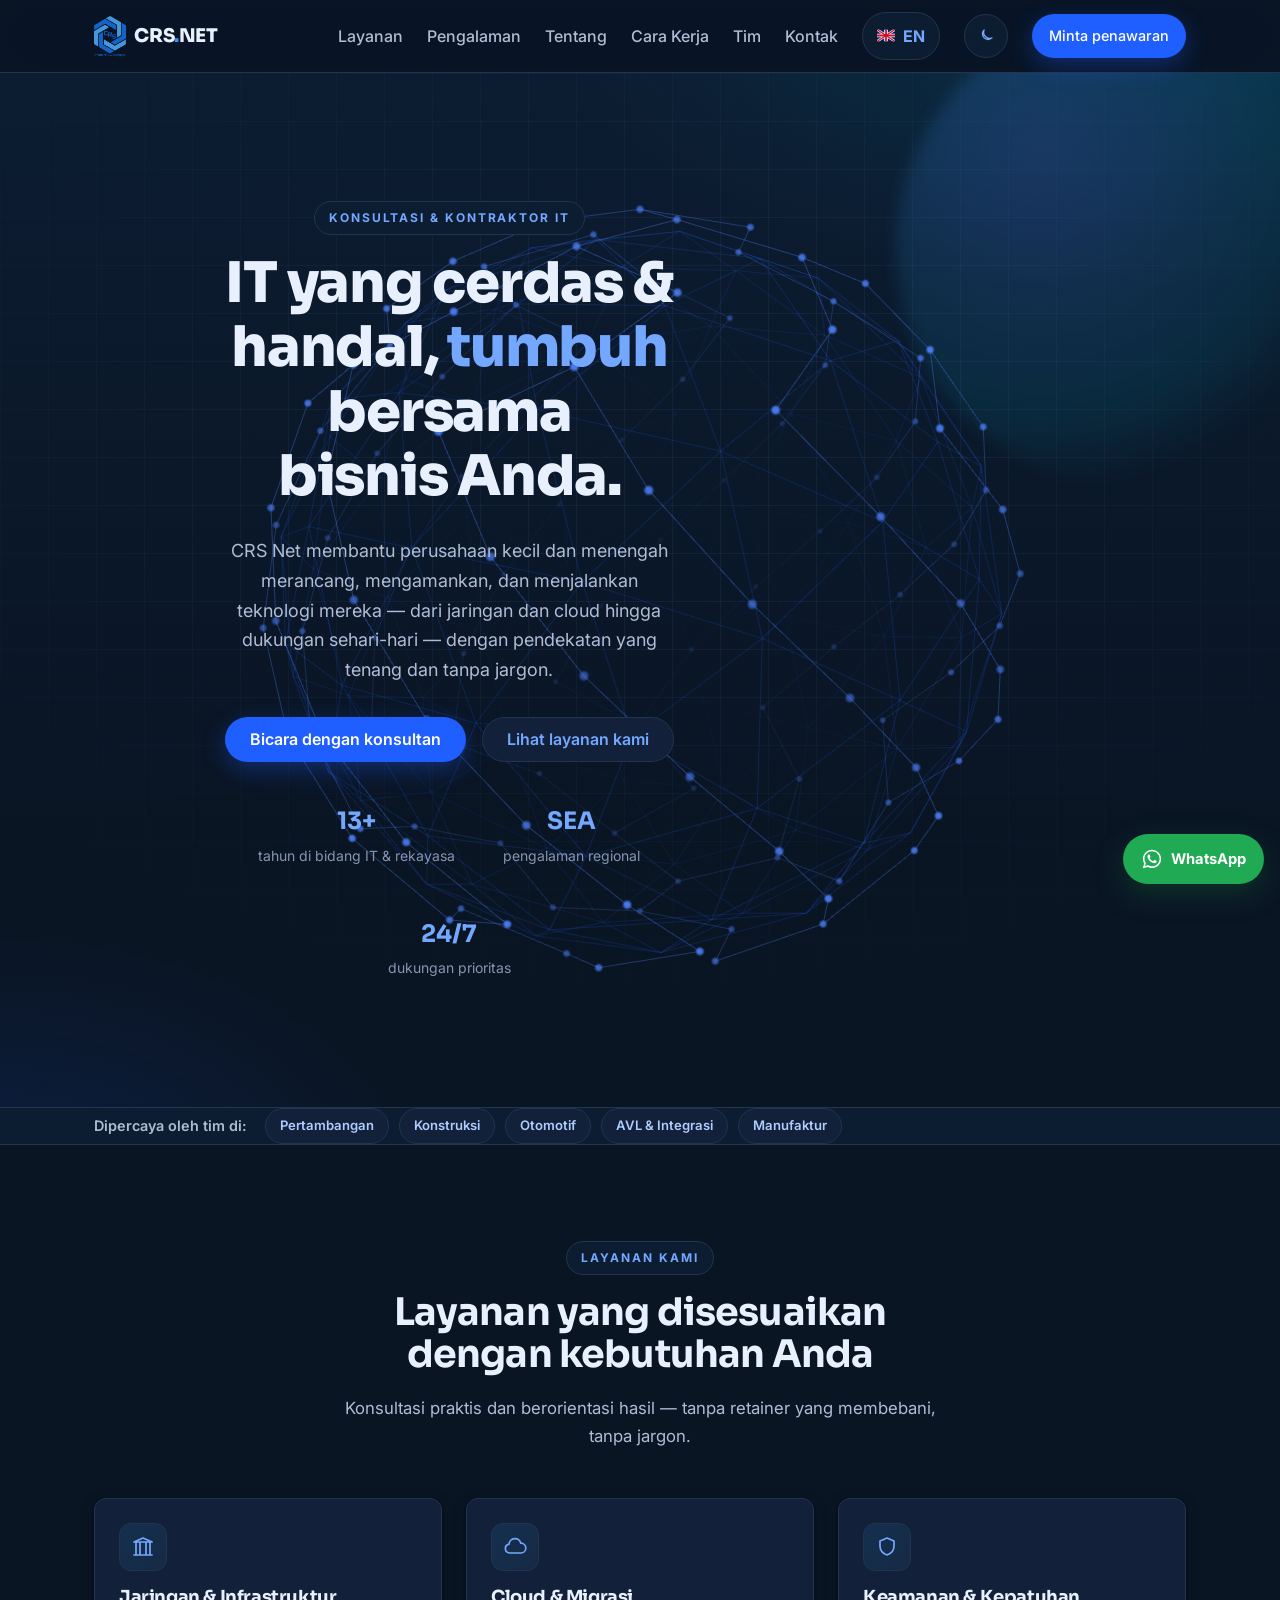
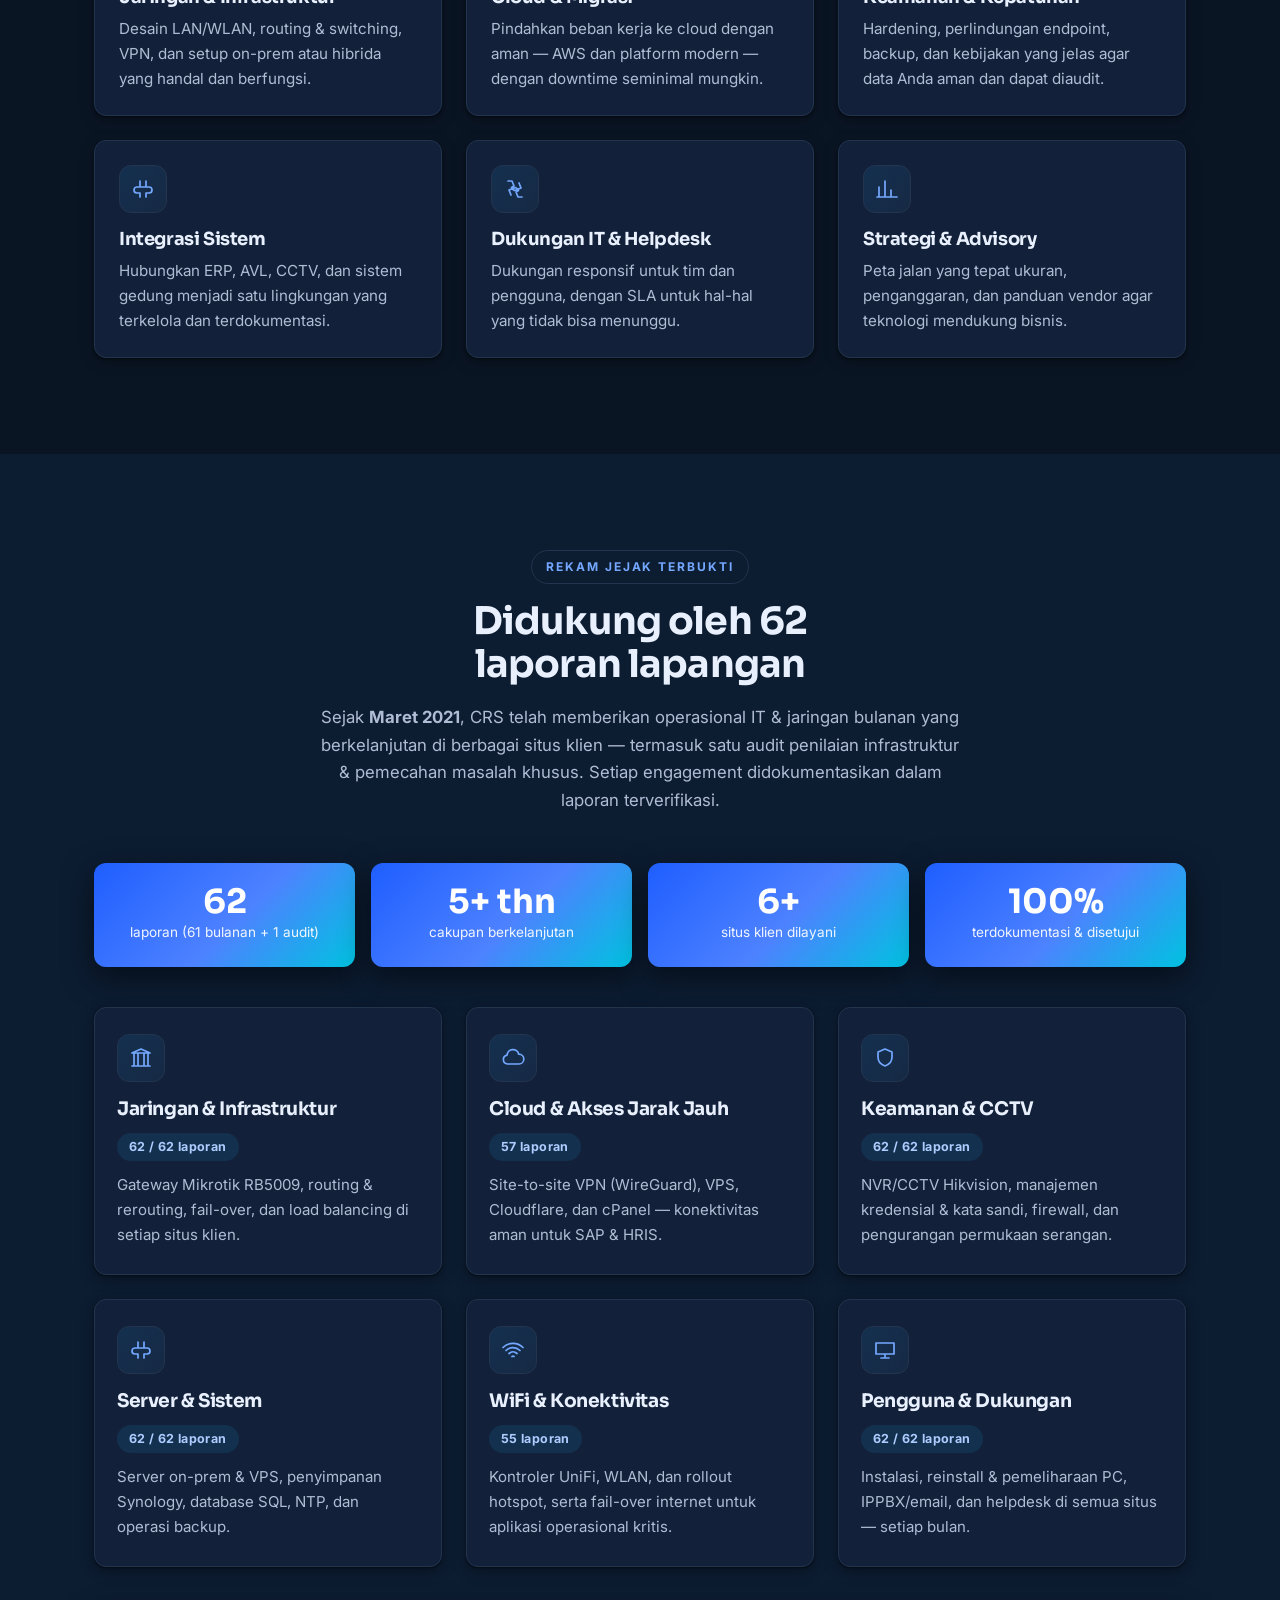
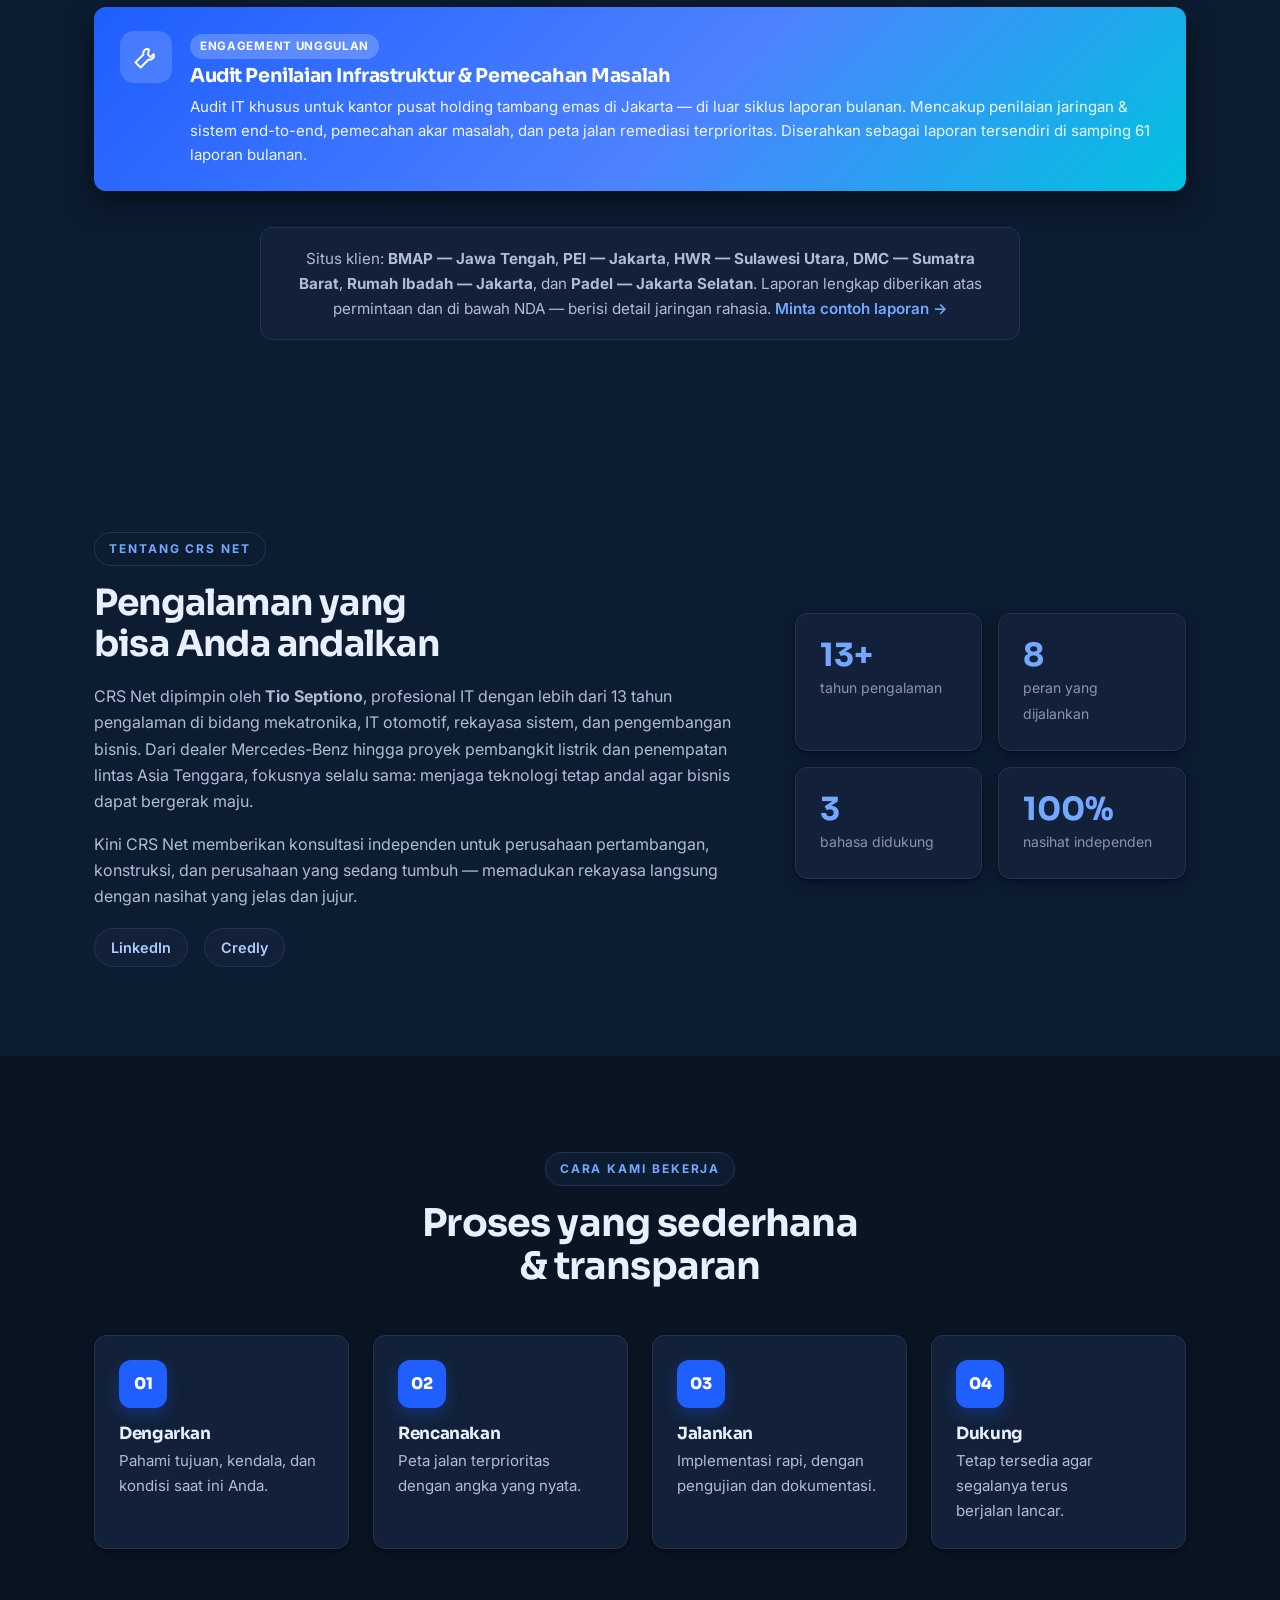
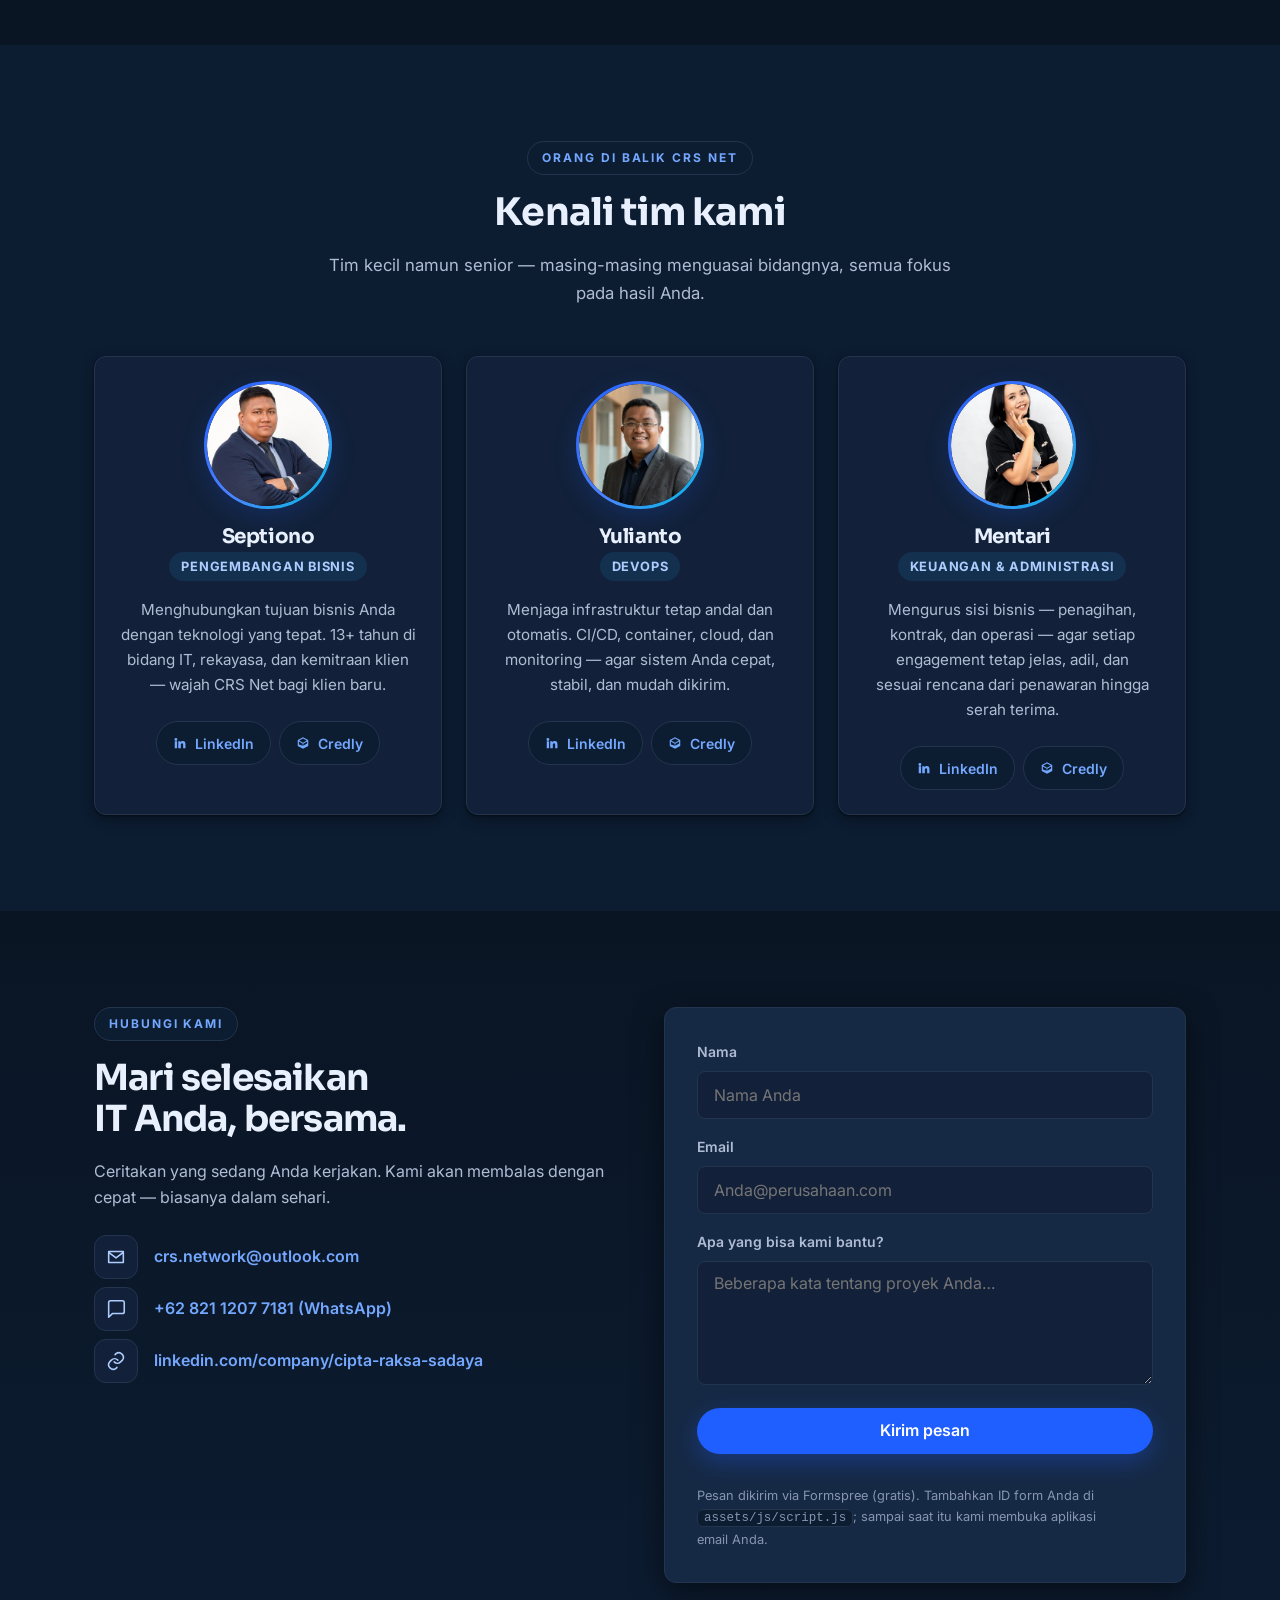
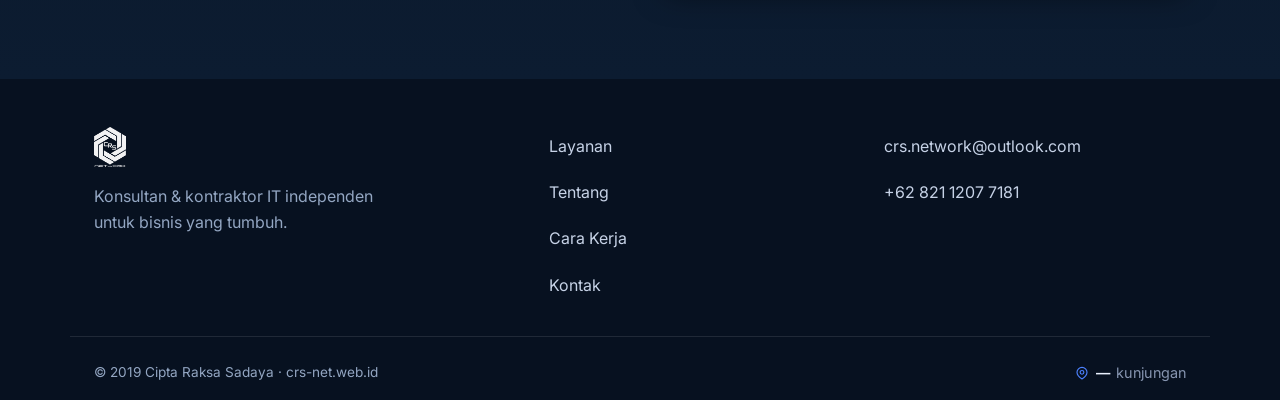
==== commit fb416c76: "Perf round: minified three.js vendor (-64% JS payload), yulianto.png->webp (475KB->24KB), CDP perf p" ====
--- a/id.html
+++ b/id.html
@@ -371,7 +371,7 @@
 
         <article class="team-card">
           <div class="team-photo">
-            <img src="/assets/img/yulianto.png?v=20260826" alt="Yulianto — DevOps" loading="lazy" />
+            <img src="/assets/img/yulianto.webp?v=20260907b" alt="Yulianto — DevOps" loading="lazy" />
           </div>
           <h3 class="team-name">Yulianto</h3>
           <p class="team-role">DevOps</p>
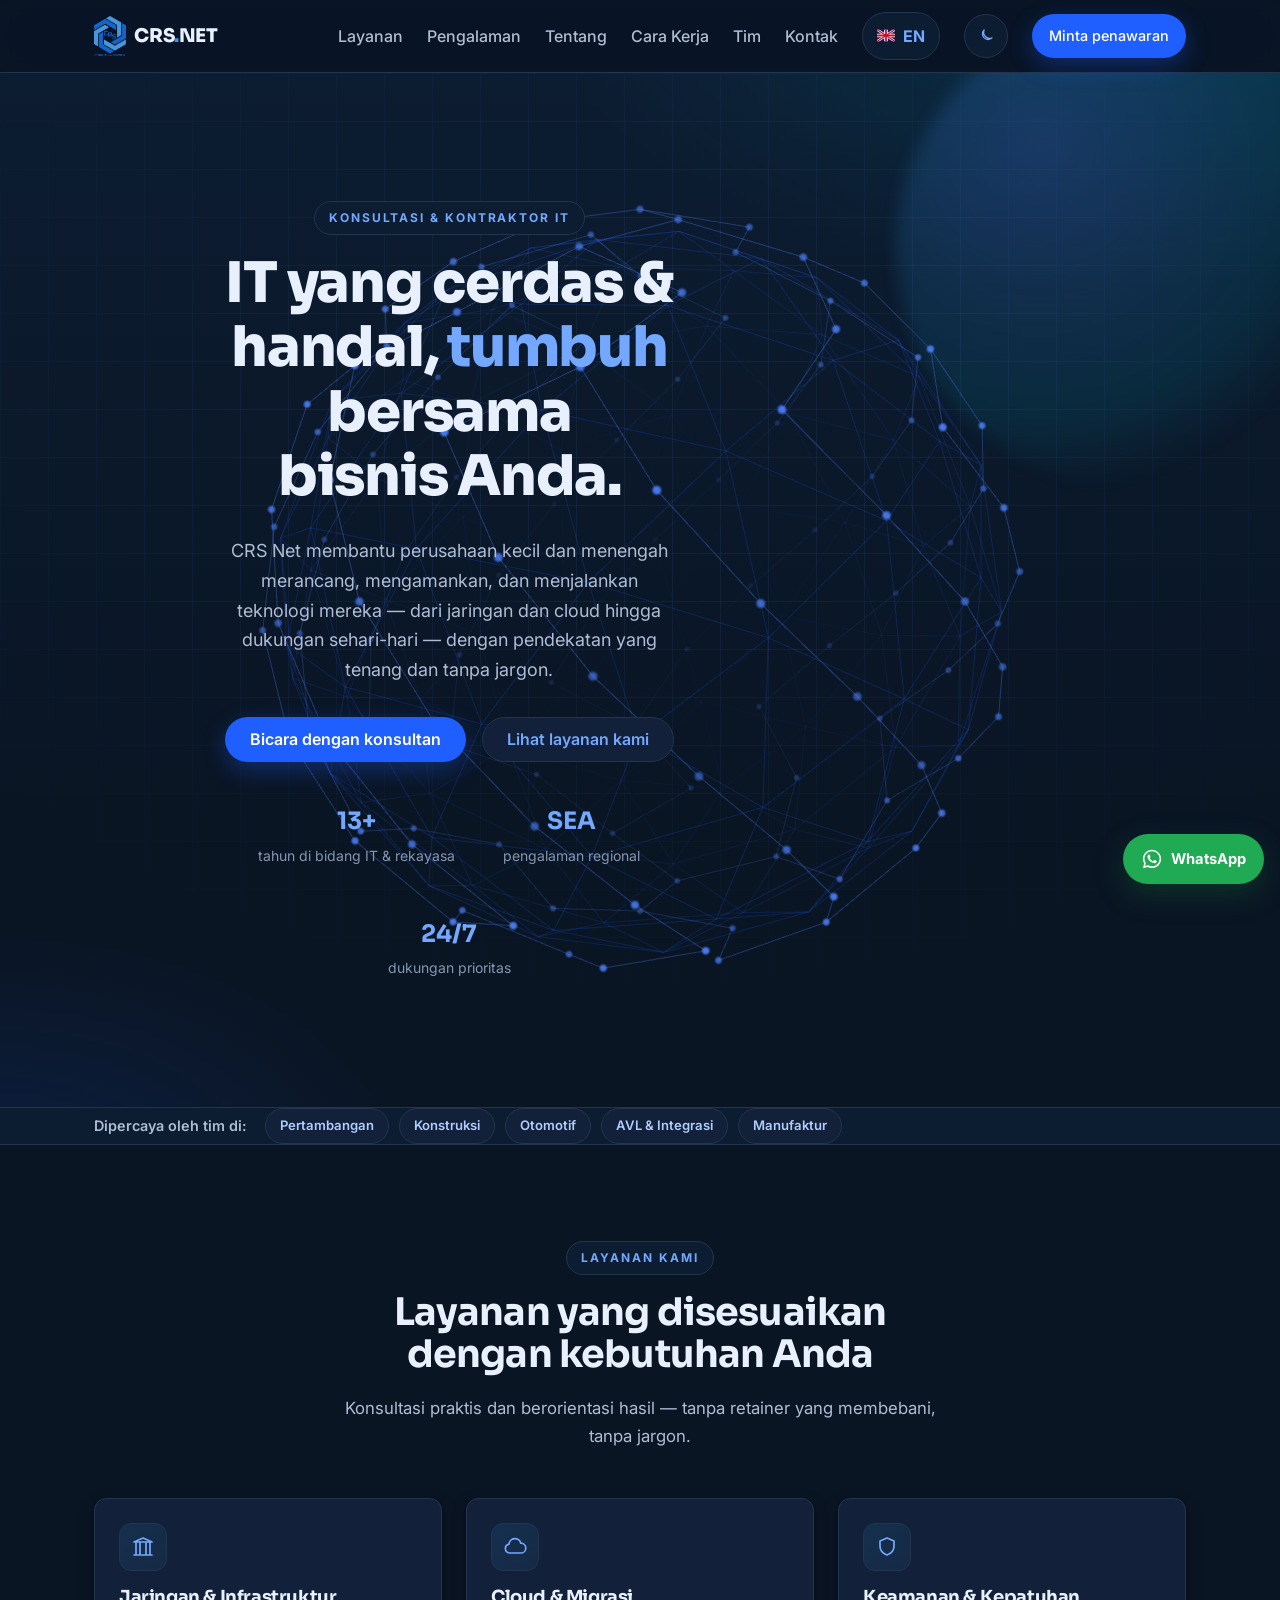
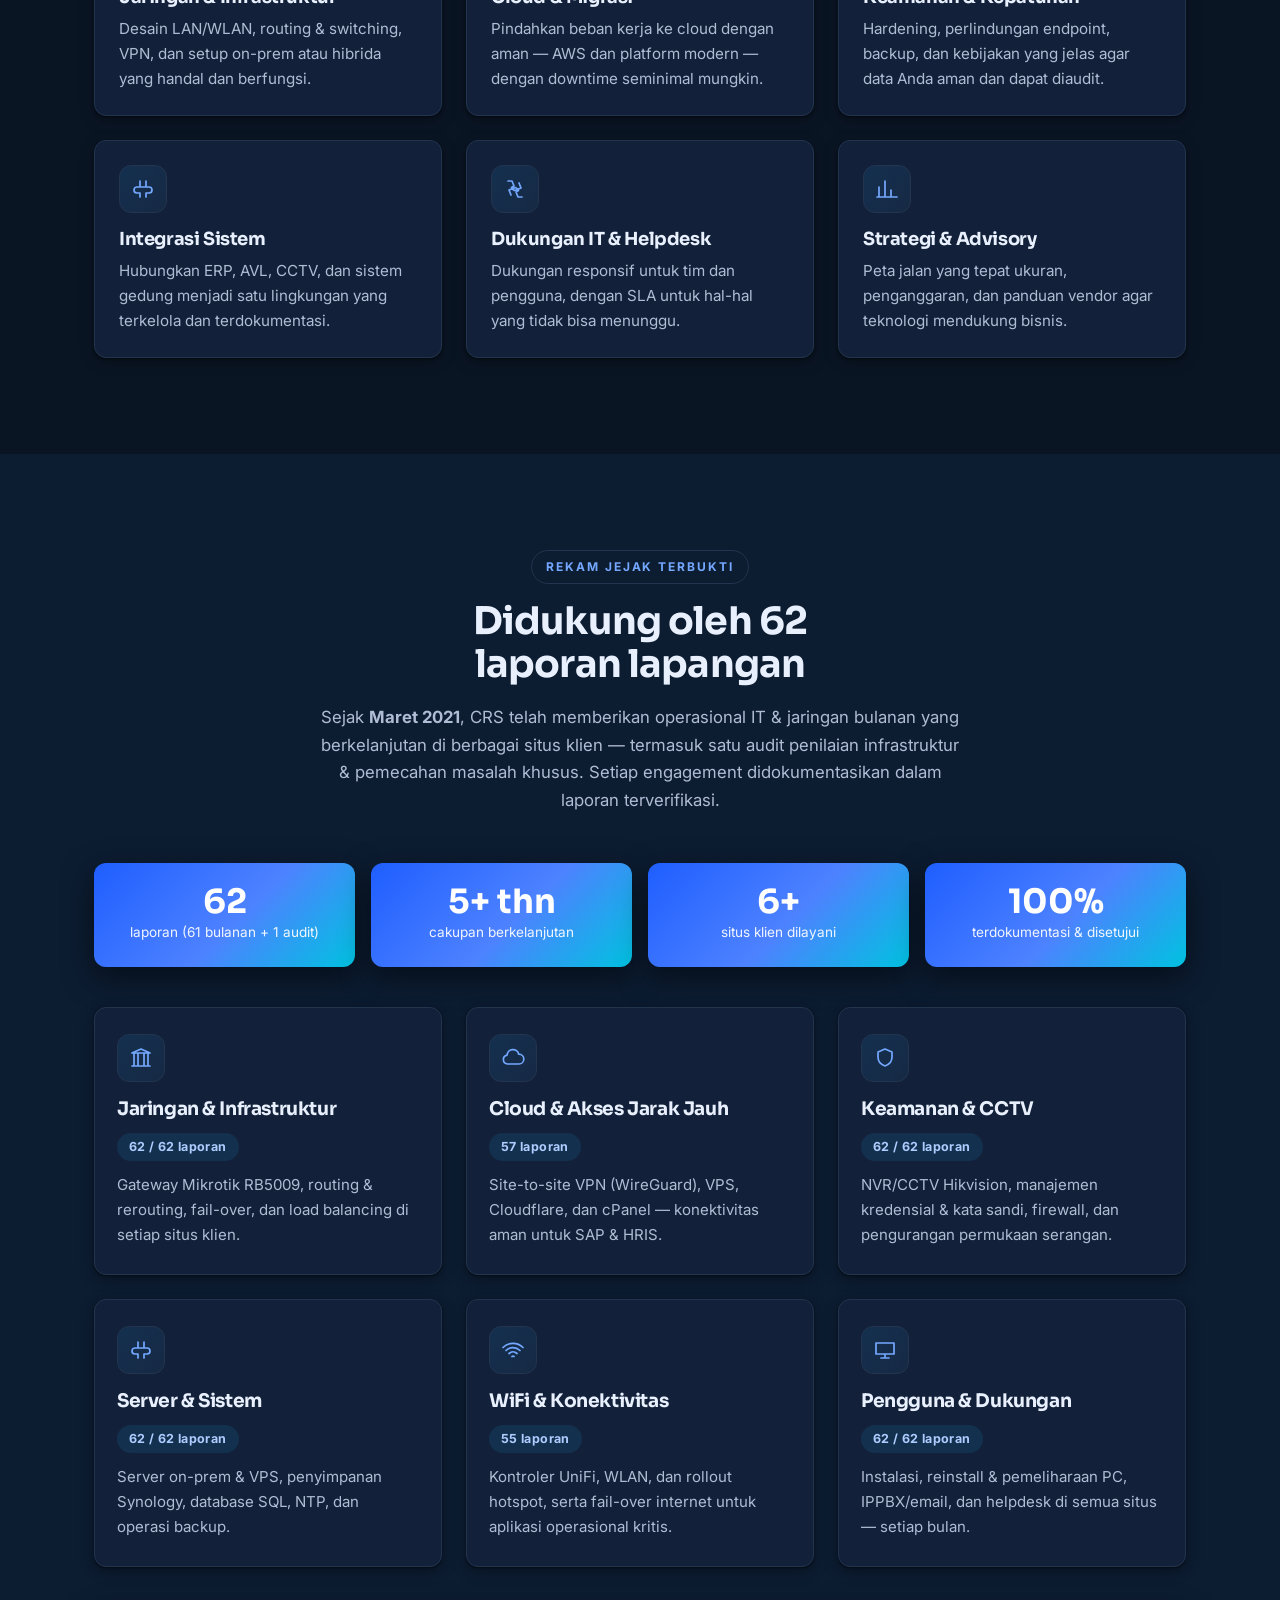
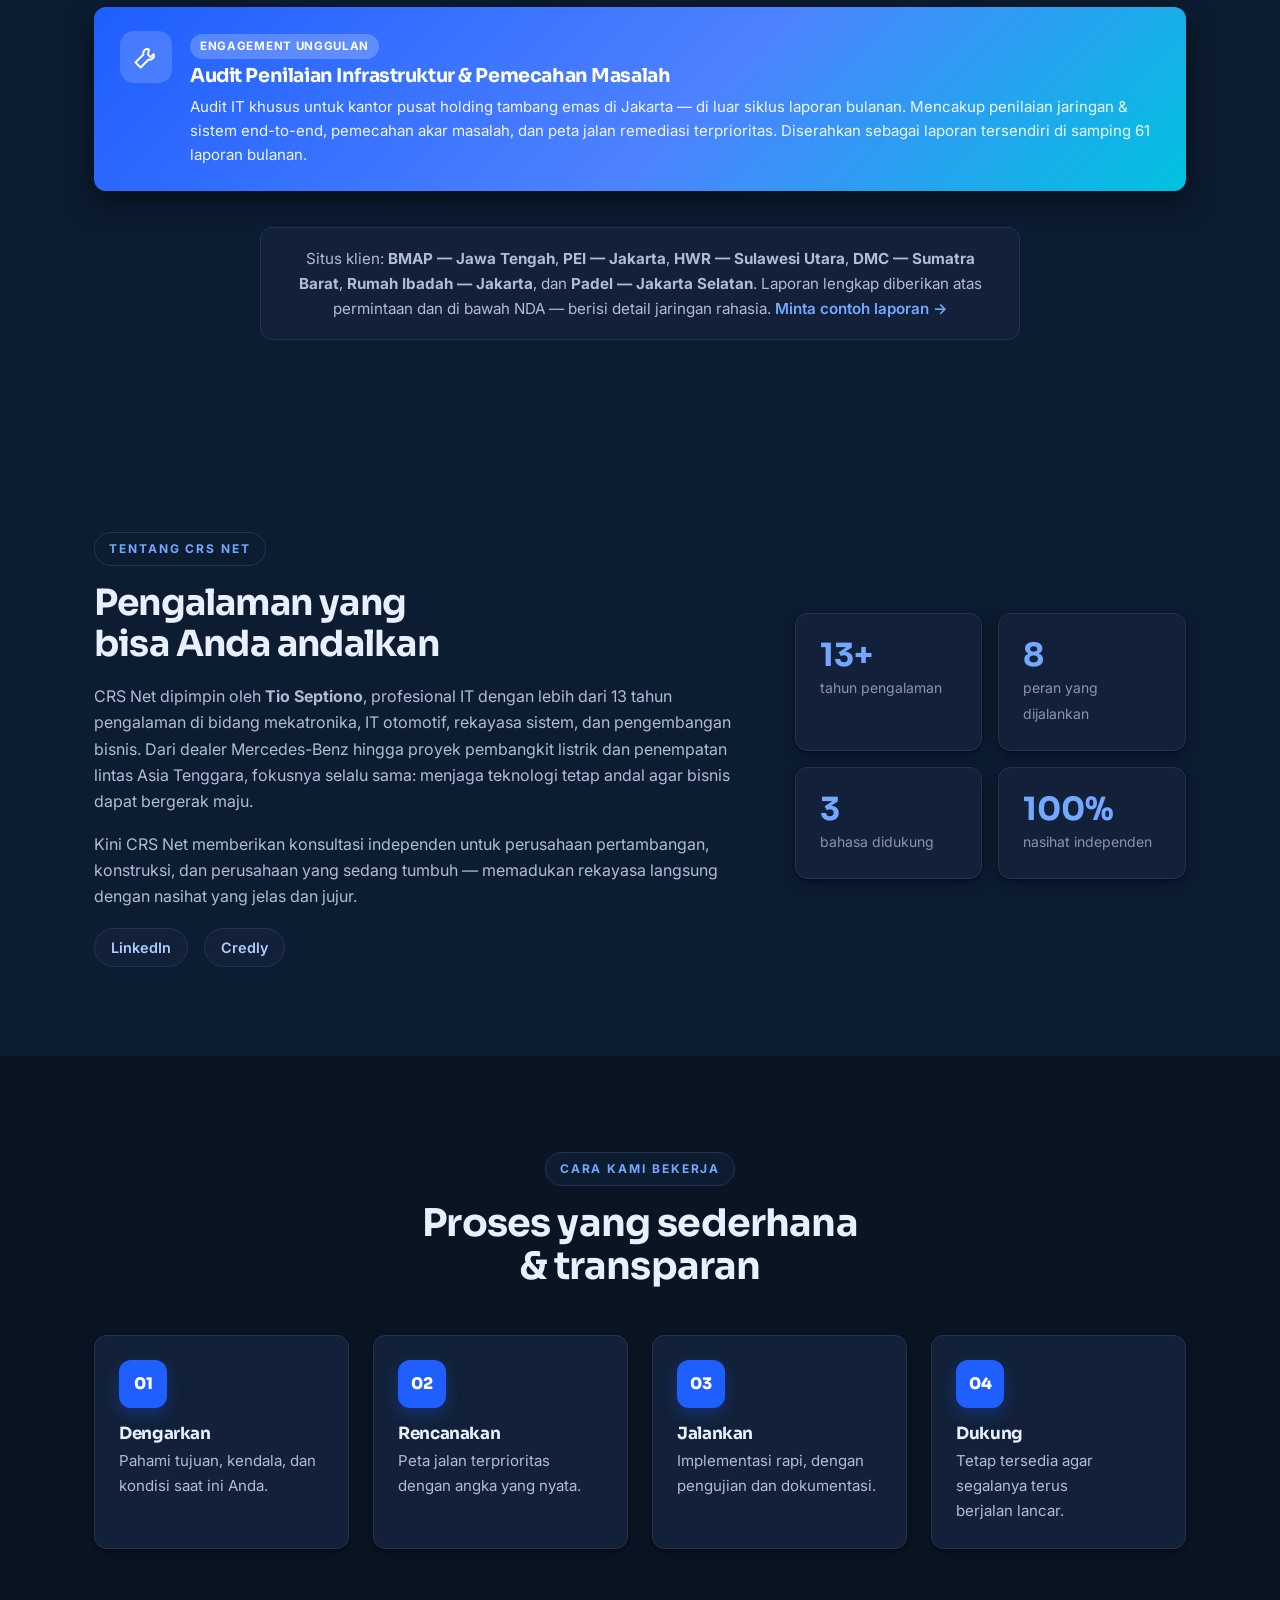
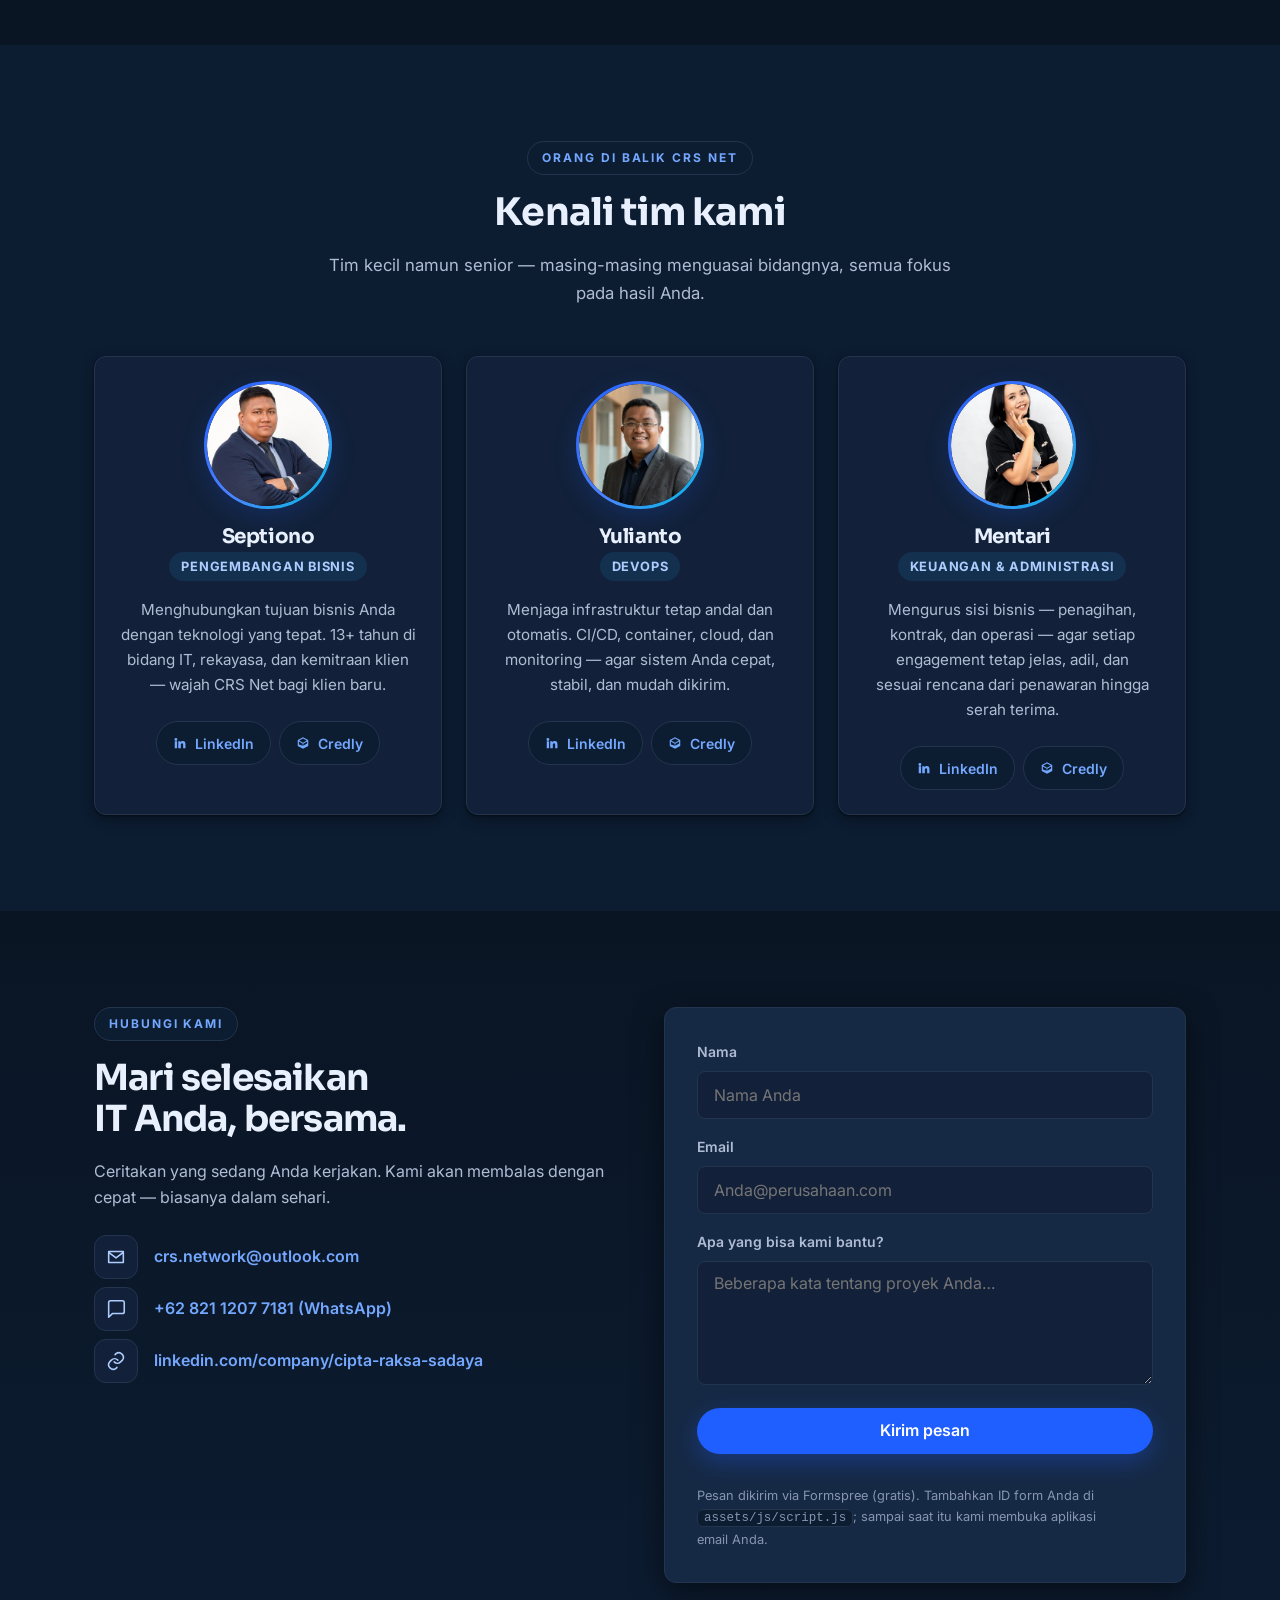
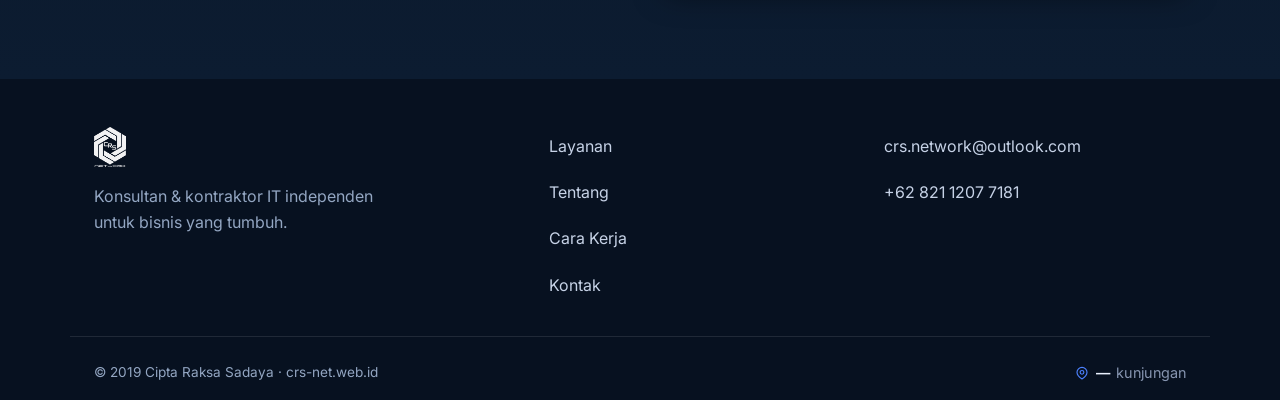
==== commit 67872012: "Cache-bust main.js to v20260907b so edge picks up minified vendor import" ====
--- a/id.html
+++ b/id.html
@@ -153,7 +153,7 @@
       </div>
 
     </div>
-    <script type="module" src="/assets/js/3d-hero/main.js?v=20260907a"></script>
+    <script type="module" src="/assets/js/3d-hero/main.js?v=20260907b"></script>
   </section>
 
   <!-- ===== Clients / trust strip ===== -->
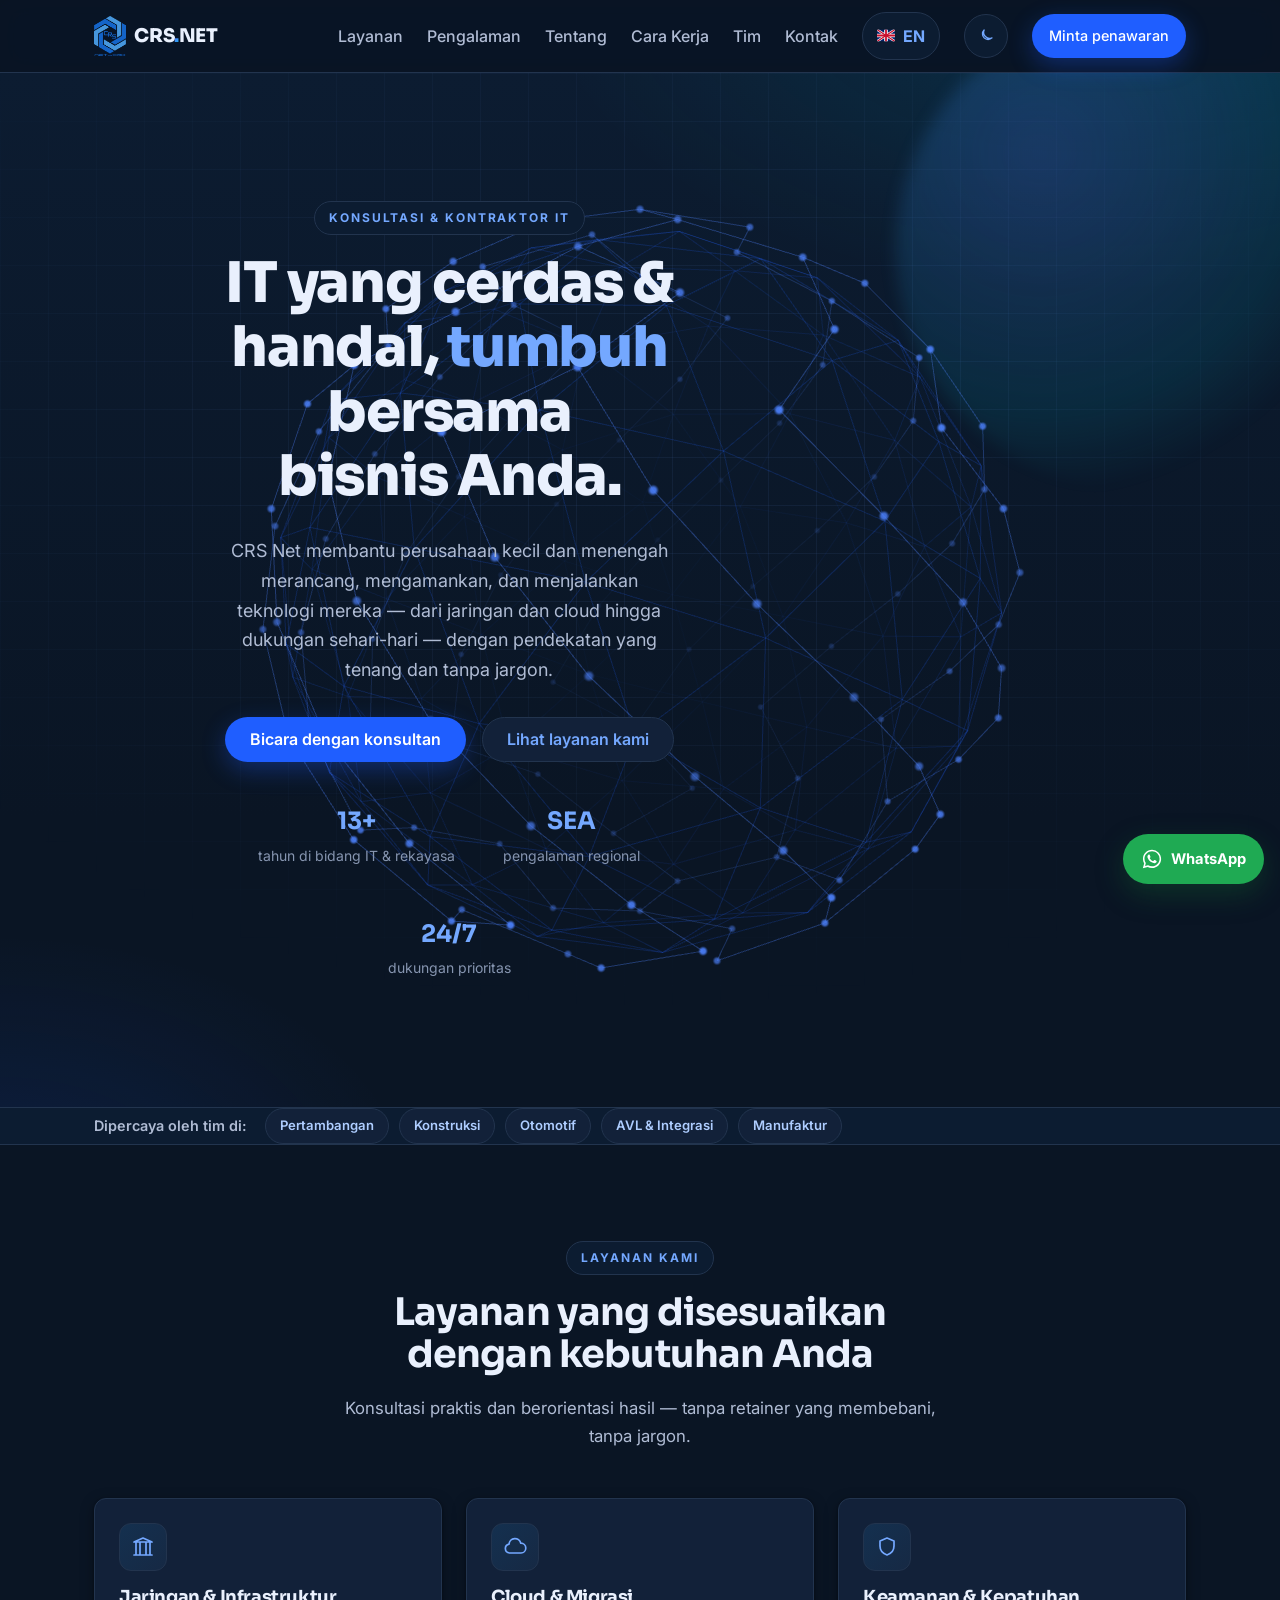
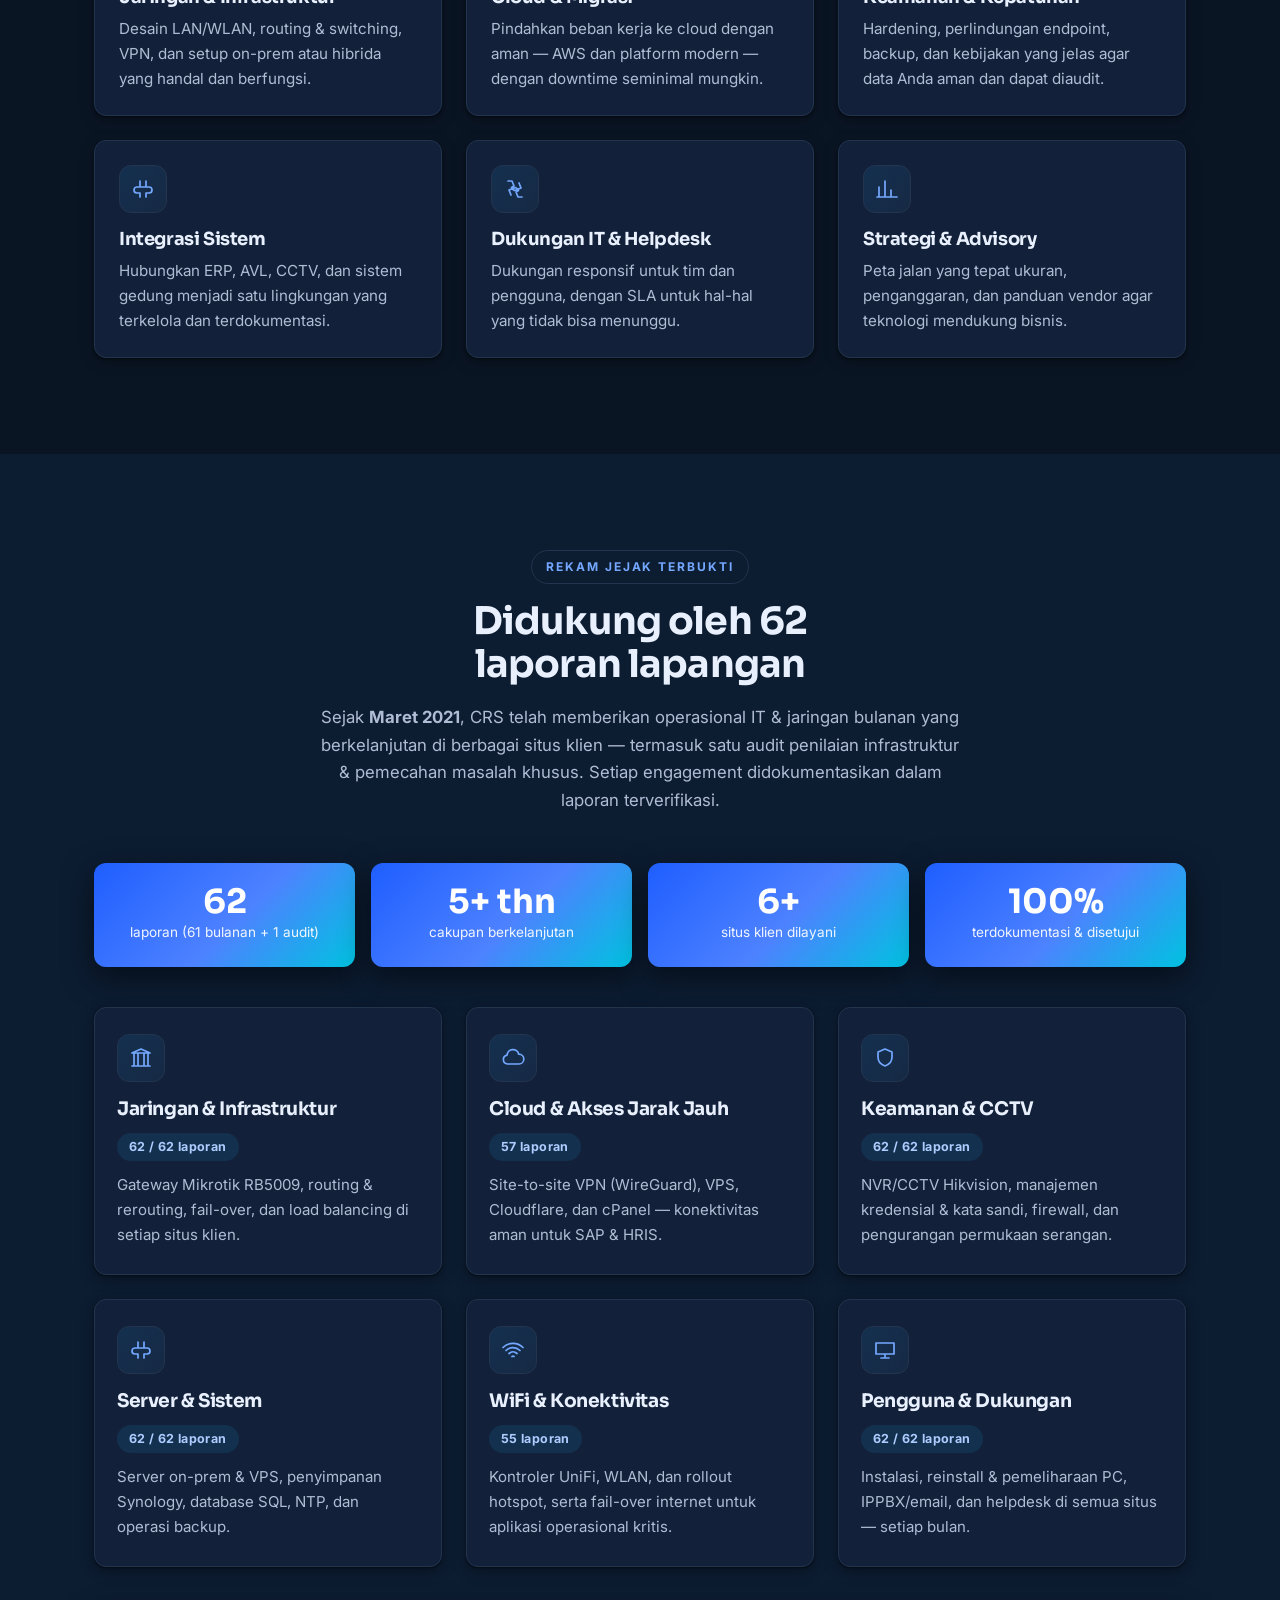
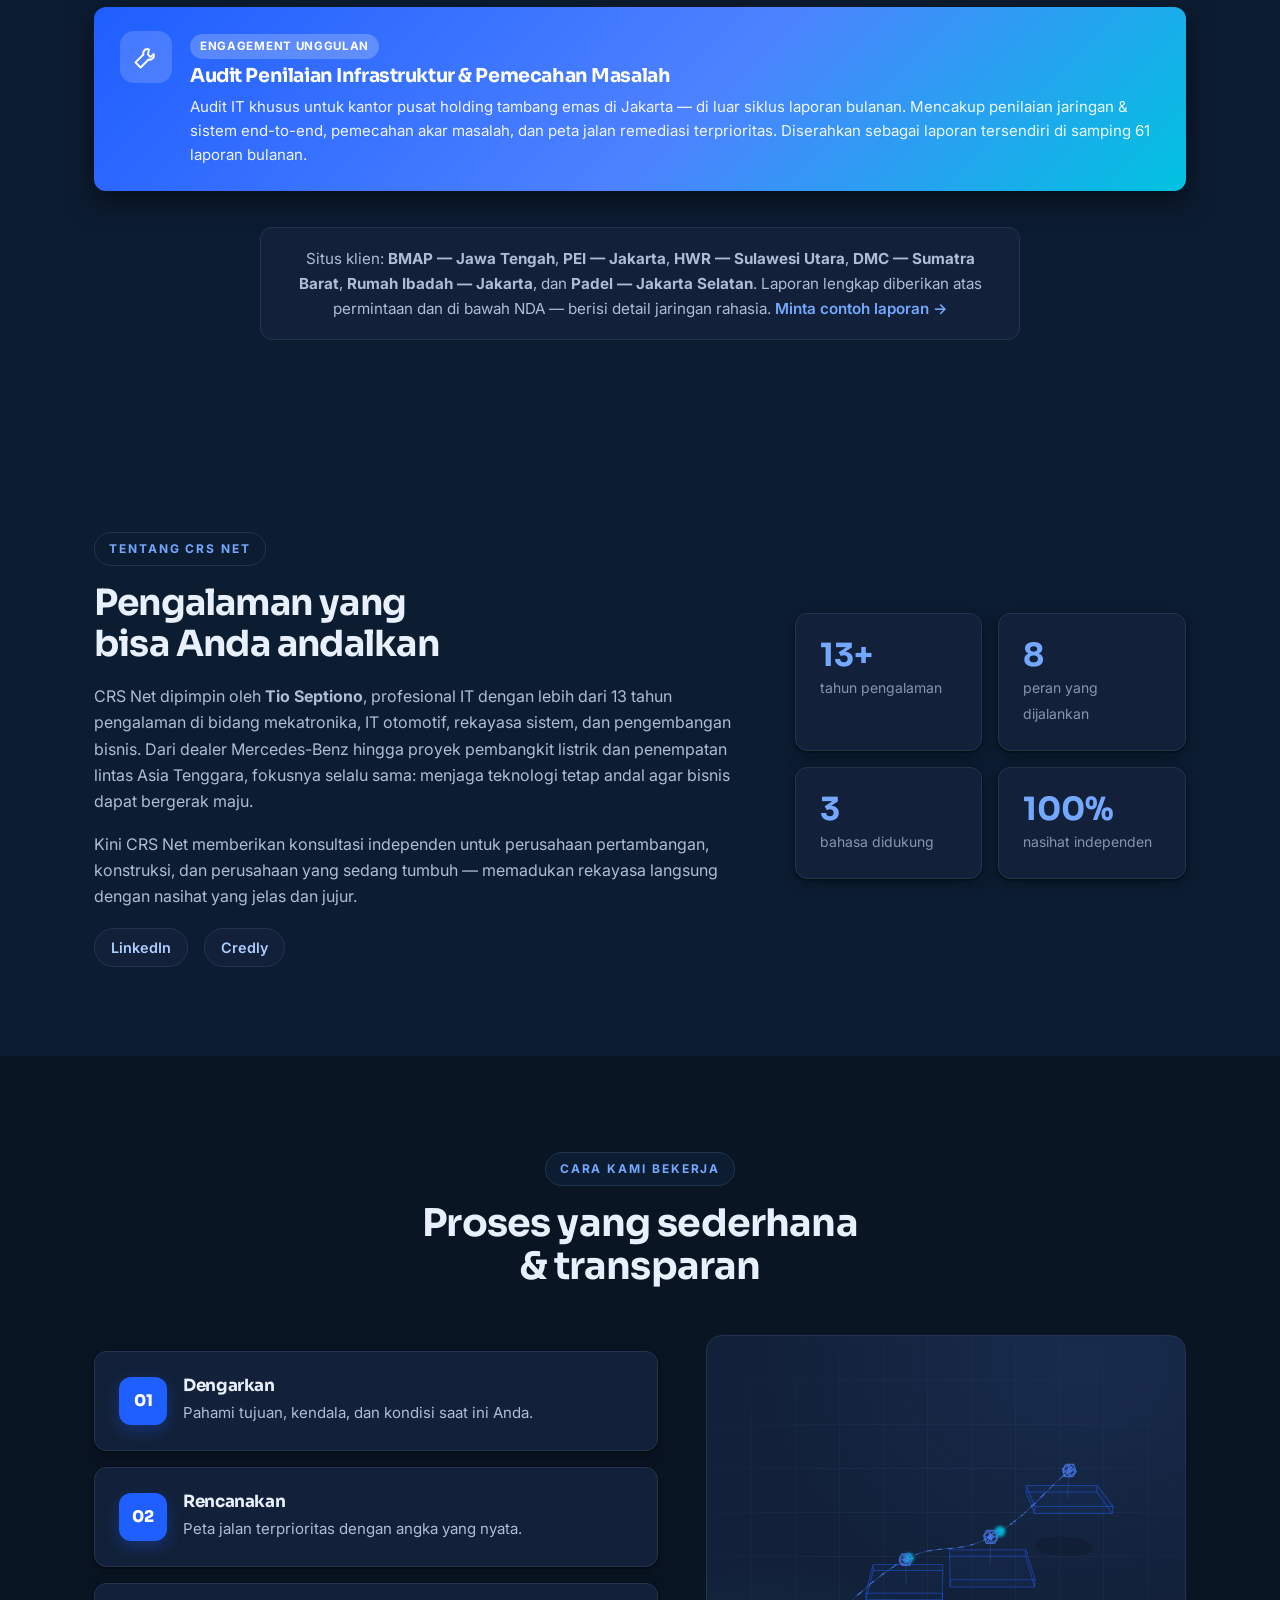
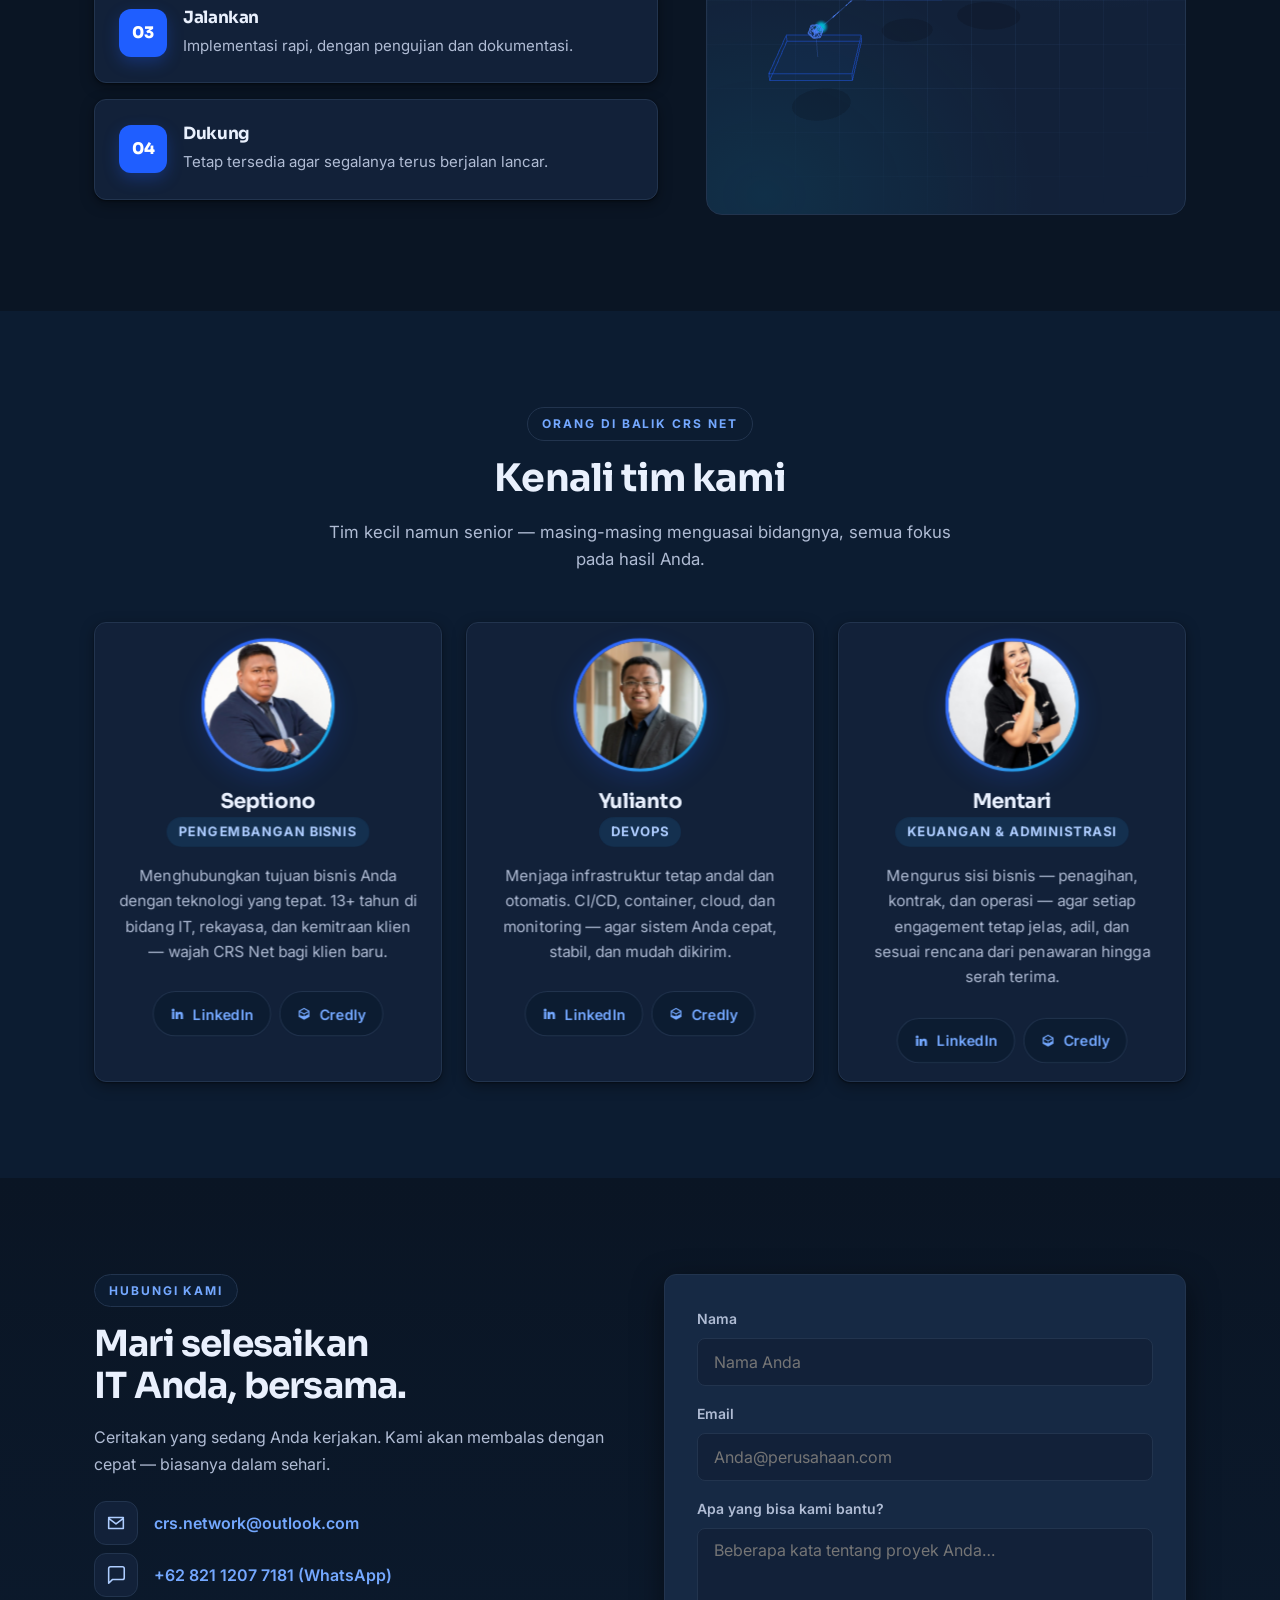
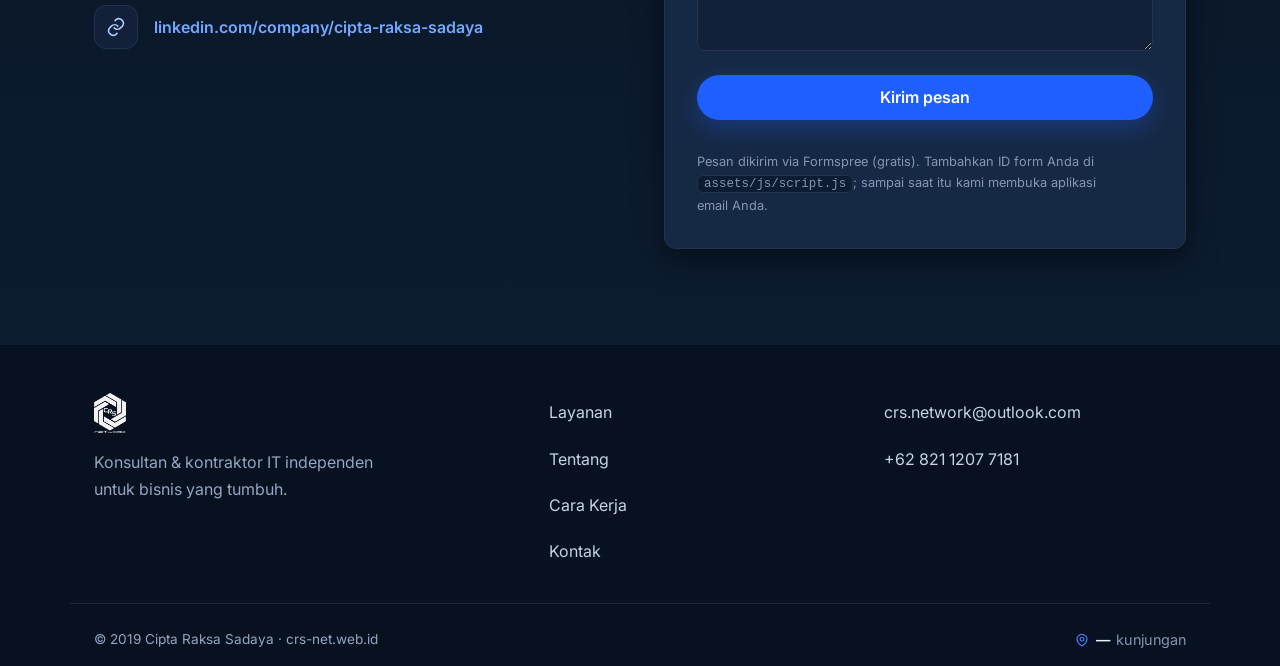
==== commit cfca3d69: "Prompt 4 (glm-5.3): 3D How-We-Work mini-scene (second WebGL context, IO-paused, mobile zig-zag) + CS" ====
--- a/id.html
+++ b/id.html
@@ -35,7 +35,7 @@
   <link rel="preconnect" href="https://fonts.gstatic.com" crossorigin />
   <link href="https://fonts.googleapis.com/css2?family=Inter:wght@400;500;600;700;800&family=Sora:wght@600;700;800&display=swap" rel="stylesheet" />
   <link rel="stylesheet" href="/assets/css/styles.css?v=20260902c" />
-  <link rel="stylesheet" href="/assets/css/design-system.css?v=20260907a" />
+  <link rel="stylesheet" href="/assets/css/design-system.css?v=20260907c" />
 
   <!-- Google Search Console -->
   <meta name="google-site-verification" content="REPLACE_WITH_YOUR_GSC_CODE" />
@@ -331,13 +331,17 @@
         <span class="eyebrow">Cara kami bekerja</span>
         <h2>Proses yang sederhana &amp; transparan</h2>
       </div>
-      <div class="grid grid-4 steps">
-        <div class="step"><span class="step-n">01</span><h3>Dengarkan</h3><p>Pahami tujuan, kendala, dan kondisi saat ini Anda.</p></div>
-        <div class="step"><span class="step-n">02</span><h3>Rencanakan</h3><p>Peta jalan terprioritas dengan angka yang nyata.</p></div>
-        <div class="step"><span class="step-n">03</span><h3>Jalankan</h3><p>Implementasi rapi, dengan pengujian dan dokumentasi.</p></div>
-        <div class="step"><span class="step-n">04</span><h3>Dukung</h3><p>Tetap tersedia agar segalanya terus berjalan lancar.</p></div>
-      </div>
-    </div>
+      <div class="approach-inner">
+        <div class="approach-steps">
+          <div class="step"><span class="step-n">01</span><h3>Dengarkan</h3><p>Pahami tujuan, kendala, dan kondisi saat ini Anda.</p></div>
+          <div class="step"><span class="step-n">02</span><h3>Rencanakan</h3><p>Peta jalan terprioritas dengan angka yang nyata.</p></div>
+          <div class="step"><span class="step-n">03</span><h3>Jalankan</h3><p>Implementasi rapi, dengan pengujian dan dokumentasi.</p></div>
+          <div class="step"><span class="step-n">04</span><h3>Dukung</h3><p>Tetap tersedia agar segalanya terus berjalan lancar.</p></div>
+        </div>
+        <div class="approach-3d" aria-hidden="true"></div>
+      </div>
+    </div>
+    <script type="module" src="/assets/js/3d-approach/main.js?v=20260907c"></script>
   </section>
 
   <!-- ===== Meet Our Team ===== -->
@@ -408,6 +412,7 @@
         </article>
       </div>
     </div>
+    <script type="module" src="/assets/js/3d-team/main.js?v=20260907c"></script>
   </section>
 
   <!-- ===== Contact / CTA ===== -->
--- a/assets/css/design-system.css
+++ b/assets/css/design-system.css
@@ -389,16 +389,107 @@
 .step h3 { font-size: 1.05rem; margin-bottom: 6px; }
 .step p { color: var(--slate); font-size: .94rem; margin: 0; }
 
-/* ---------- Team ---------- */
+/* 3D visual panel (assets/js/3d-approach/main.js mounts the canvas here).
+   Reserved-space box (aspect-ratio) so nothing shifts after paint: CLS 0.
+   The gradient + blueprint grid is the always-on no-WebGL fallback. */
+.approach-inner { display: grid; gap: var(--space-3); }
+.approach-steps { display: grid; grid-template-columns: 1fr; gap: var(--space-2); }
+.approach-3d {
+  position: relative;
+  aspect-ratio: 4 / 3;
+  border: 1px solid var(--line);
+  border-radius: var(--radius-lg);
+  overflow: hidden;
+  pointer-events: none;
+  background:
+    radial-gradient(120% 95% at 78% 6%, rgba(77,130,255,.10), transparent 55%),
+    radial-gradient(95% 80% at 12% 96%, rgba(0,194,224,.09), transparent 60%),
+    var(--surface);
+}
+.approach-3d::before {
+  content: ""; position: absolute; inset: 0;
+  background-image:
+    linear-gradient(rgba(31,94,255,.05) 1px, transparent 1px),
+    linear-gradient(90deg, rgba(31,94,255,.05) 1px, transparent 1px);
+  background-size: 44px 44px;
+  mask-image: radial-gradient(ellipse 85% 80% at 50% 45%, #000 30%, transparent 78%);
+  -webkit-mask-image: radial-gradient(ellipse 85% 80% at 50% 45%, #000 30%, transparent 78%);
+}
+html[data-theme="dark"] .approach-3d::before {
+  background-image:
+    linear-gradient(rgba(116,168,255,.06) 1px, transparent 1px),
+    linear-gradient(90deg, rgba(116,168,255,.06) 1px, transparent 1px);
+}
+.approach-3d canvas {
+  position: absolute; inset: 0;
+  width: 100%; height: 100%; display: block;
+}
+@media (min-width: 721px) {
+  .approach-steps { grid-template-columns: 1fr 1fr; }
+  .approach-3d { aspect-ratio: 16 / 10; }
+}
+@media (min-width: 921px) {
+  /* Step list beside the 3D visual: numbered rows on the left, scene right. */
+  .approach-inner {
+    grid-template-columns: 1.08fr .92fr;
+    gap: var(--space-6);
+    align-items: center;
+  }
+  .approach-steps { grid-template-columns: 1fr; }
+  .approach-steps .step {
+    display: grid;
+    grid-template-columns: 48px 1fr;
+    column-gap: var(--space-2);
+    align-items: center;
+  }
+  .approach-steps .step-n { margin-bottom: 0; grid-row: 1 / span 2; }
+  .approach-3d { aspect-ratio: 1 / 1; max-height: 540px; }
+}
+
+/* ---------- Team (interactive 3D tilt cards) ----------
+   Fine-pointer enhancement driven by assets/js/3d-team/main.js:
+   --rx/--ry tilt the card, --shx/--shy drift a cast shadow opposite the
+   tilt. Depth layers are translateZ inside transform-style: preserve-3d.
+   All motion is transform/opacity only — layout is never animated, so
+   CLS stays 0. Tilt is disabled on touch/coarse pointers and for
+   prefers-reduced-motion (see guards at the bottom of this sheet). */
 .team-grid { margin-top: var(--space-1); }
 .team-card {
+  --rx: 0deg; --ry: 0deg; --shx: 0px; --shy: 0px;
+  --tilt-shadow: rgba(11,21,38,.32);
+  position: relative;
+  transform: perspective(1100px) rotateX(var(--rx)) rotateY(var(--ry));
+  transform-style: preserve-3d;
   background: var(--surface); border: 1px solid var(--line);
   border-radius: var(--radius); padding: var(--space-3);
   text-align: center; box-shadow: var(--shadow-sm);
-  transition: transform .2s var(--ease), box-shadow .25s var(--ease),
+  transition: transform .5s var(--ease), box-shadow .3s var(--ease),
               border-color .25s, background-color .35s var(--ease);
 }
-.team-card:hover { transform: translateY(-4px); border-color: var(--brand-line); box-shadow: var(--shadow-md); }
+/* Re-declares the full transform so the older styles.css hover lift
+   (id.html) can never fight the tilt matrix. */
+.team-card:hover {
+  transform: perspective(1100px) rotateX(var(--rx)) rotateY(var(--ry));
+  border-color: var(--brand-line); box-shadow: var(--shadow-md);
+}
+.team-card.is-tilting {
+  transition-duration: .08s, .3s, .25s, .35s;
+  will-change: transform;
+}
+/* Cast shadow on a plane behind the card (negative Z in the preserve-3d
+   context): transform-only movement, faded in while tilting. */
+.team-card::after {
+  content: ""; position: absolute;
+  left: -7%; right: -7%; bottom: -16px; height: 44px;
+  border-radius: 50%;
+  background: radial-gradient(ellipse closest-side, var(--tilt-shadow), rgba(11,21,38,0));
+  transform: translate3d(var(--shx), var(--shy), -52px);
+  opacity: 0;
+  transition: opacity .35s var(--ease);
+  pointer-events: none;
+}
+.team-card.is-tilting::after { opacity: 1; }
+html[data-theme="dark"] .team-card { --tilt-shadow: rgba(0,0,0,.55); }
 .team-photo {
   width: 128px; height: 128px; margin: 0 auto var(--space-2);
   border-radius: 50%; overflow: hidden; border: 3px solid transparent;
@@ -406,6 +497,7 @@
     linear-gradient(var(--surface), var(--surface)) padding-box,
     var(--grad-brand) border-box;
   box-shadow: 0 8px 24px rgba(31,94,255,.18);
+  transform: translateZ(46px);
 }
 .team-photo img { width: 100%; height: 100%; object-fit: cover; border-radius: 50%; }
 .team-monogram {
@@ -415,11 +507,12 @@
   font-family: 'Sora', sans-serif; font-weight: 800; font-size: 2.5rem;
   color: var(--on-brand); background: var(--grad-brand);
   box-shadow: 0 8px 24px rgba(31,94,255,.18);
-}
-.team-name { font-size: 1.25rem; margin: 0 0 4px; }
-.team-role { margin: 0 0 var(--space-2); text-transform: uppercase; letter-spacing: .06em; }
-.team-bio { color: var(--slate); font-size: .95rem; margin: 0 0 var(--space-3); }
-.team-links { display: flex; gap: var(--space-1); justify-content: center; }
+  transform: translateZ(46px);
+}
+.team-name { font-size: 1.25rem; margin: 0 0 4px; transform: translateZ(18px); }
+.team-role { margin: 0 0 var(--space-2); text-transform: uppercase; letter-spacing: .06em; transform: translateZ(26px); }
+.team-bio { color: var(--slate); font-size: .95rem; margin: 0 0 var(--space-3); transform: translateZ(12px); }
+.team-links { display: flex; gap: var(--space-1); justify-content: center; transform: translateZ(32px); }
 .team-links a {
   display: inline-flex; align-items: center; justify-content: center; gap: var(--space-1);
   min-height: var(--tap); padding: var(--space-1) var(--space-2);
@@ -590,4 +683,7 @@
   * { scroll-behavior: auto !important; }
   .reveal { opacity: 1 !important; transform: none !important; transition: none !important; }
   .btn:hover, .card:hover, .team-card:hover, .step:hover, .wa-fab:hover { transform: none; }
-}
+  /* Team tilt: no transition, no cast-shadow fx (JS never attaches either). */
+  .team-card, .team-card.is-tilting { transition: none; }
+  .team-card::after { display: none; }
+}
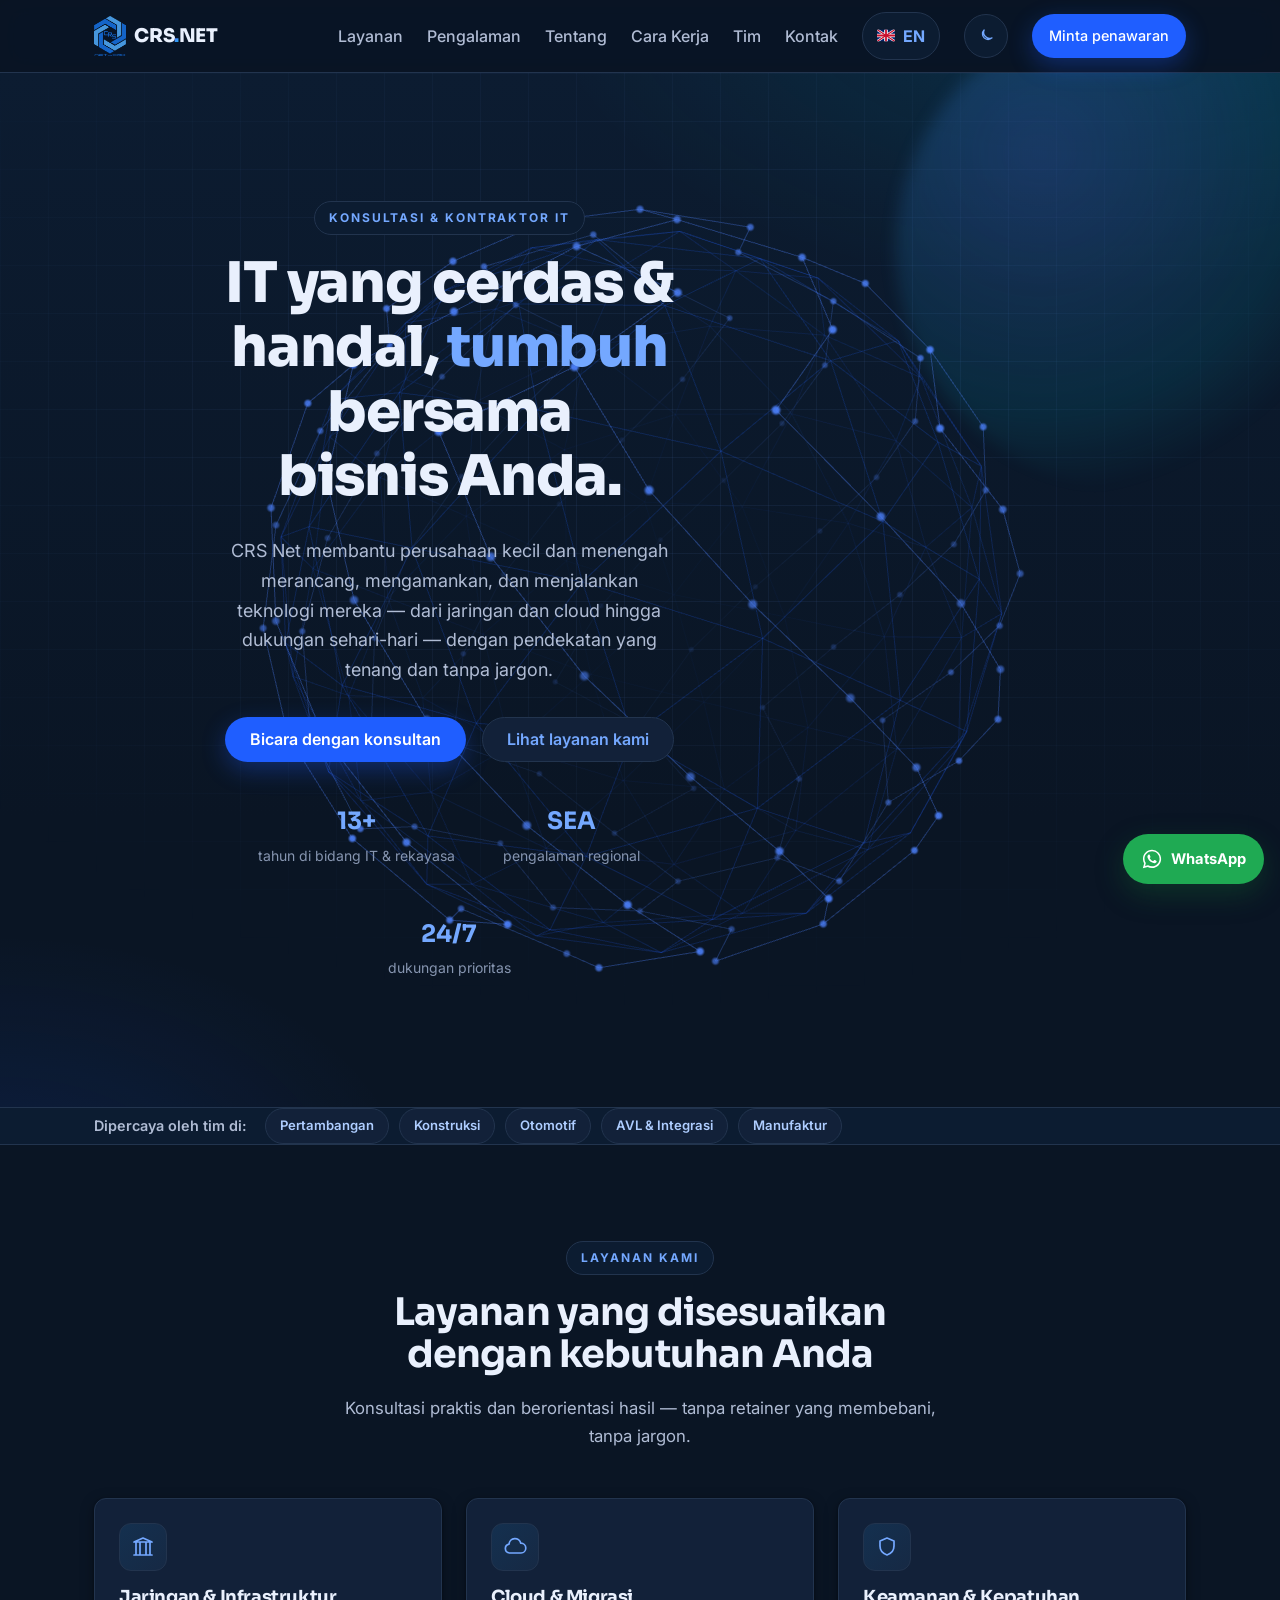
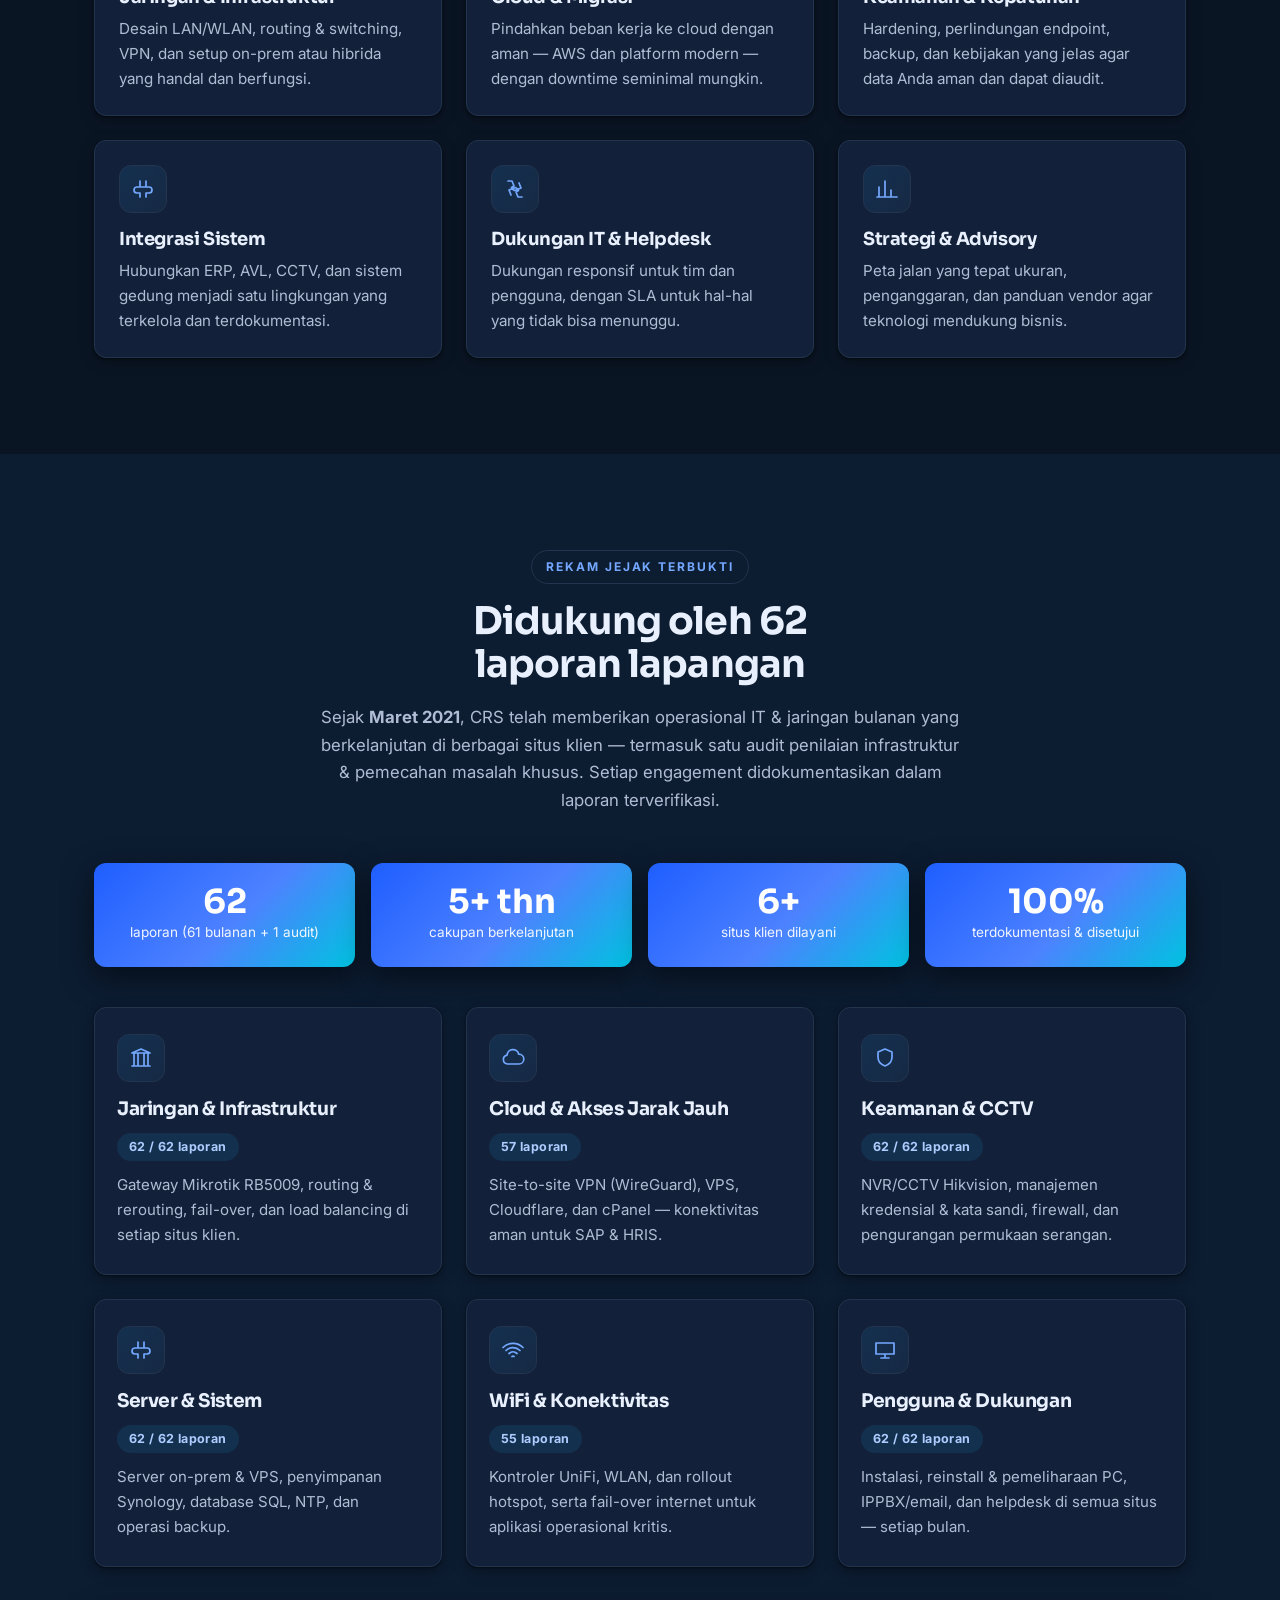
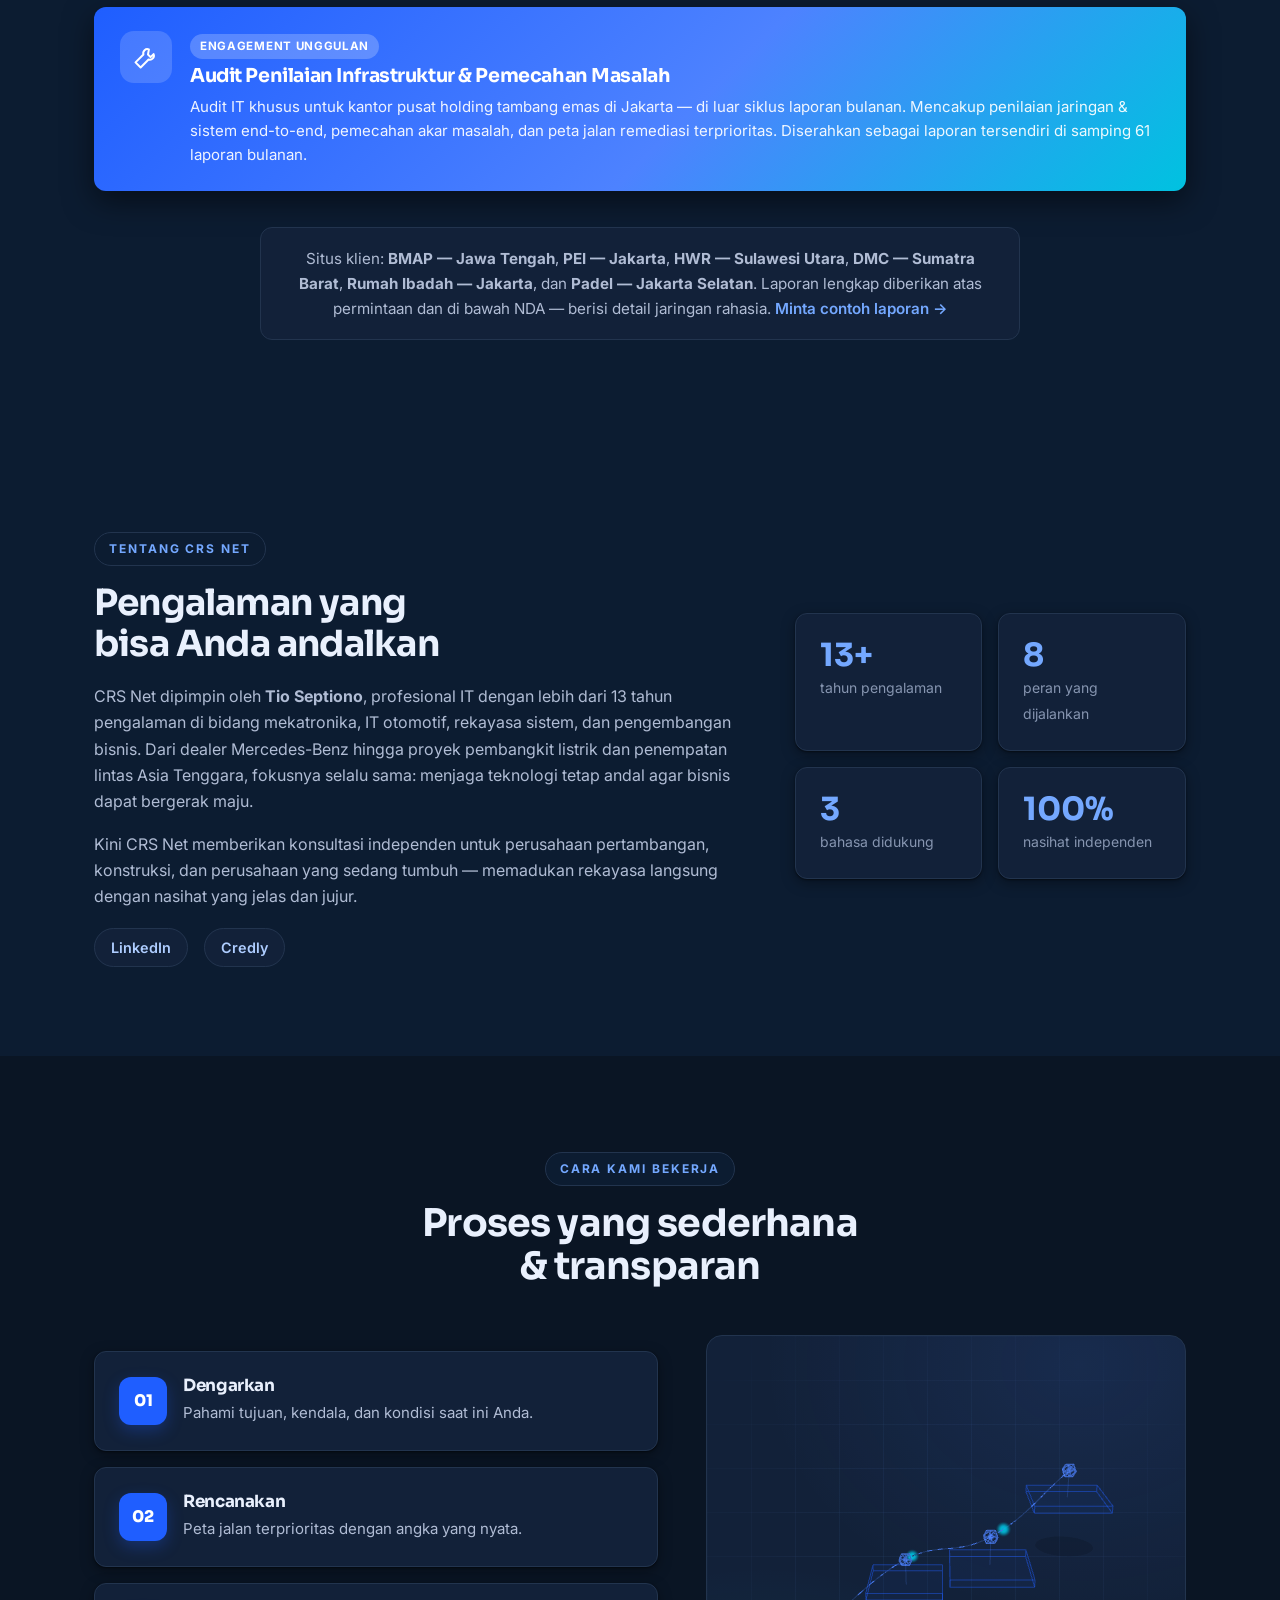
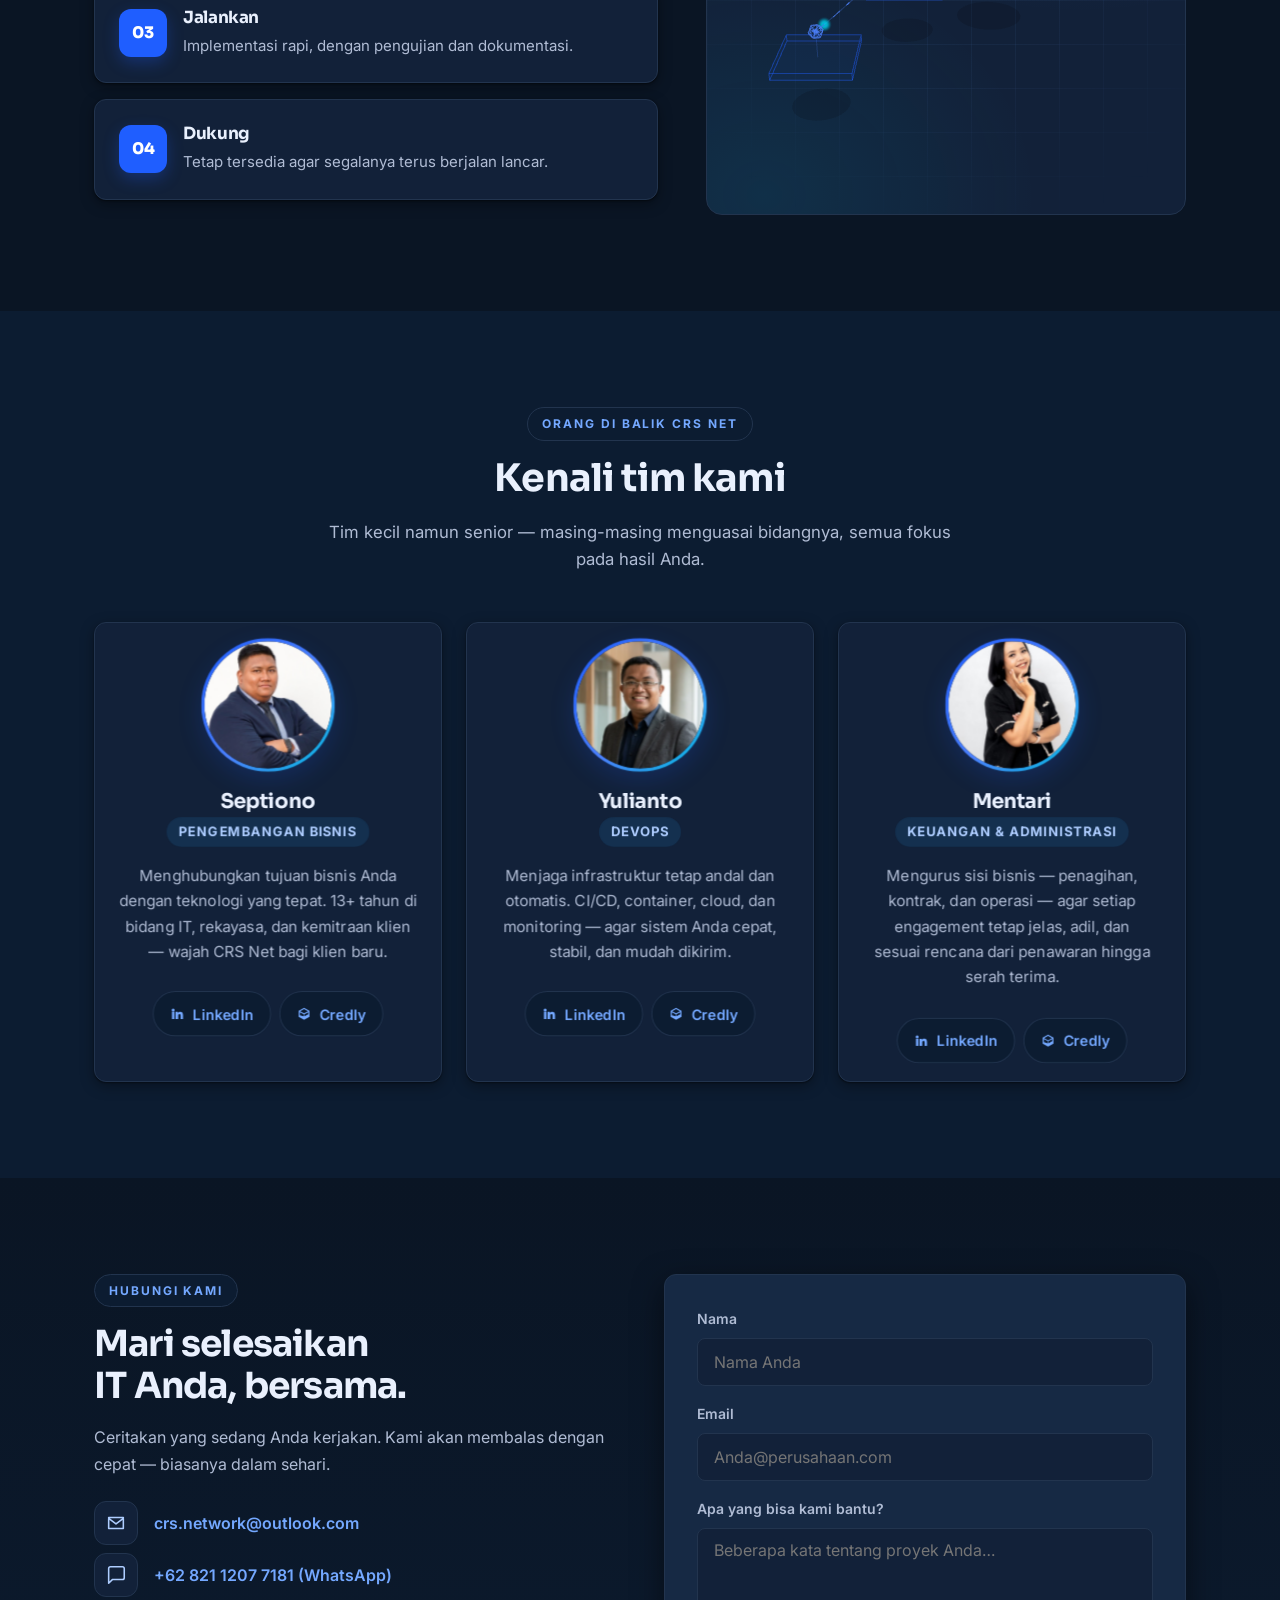
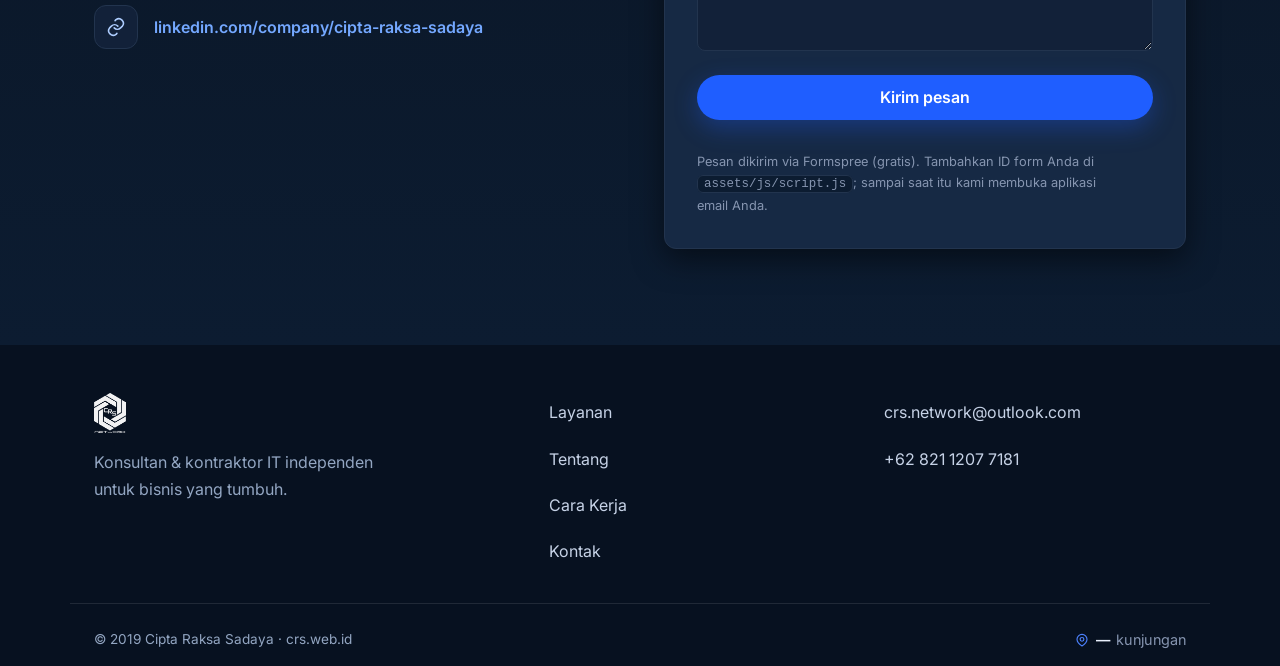
==== commit 635b31ce: "Re-home site to crs.web.id after VPS rebuild - canonical/hreflang/og/JSON-LD/title/footer now point " ====
--- a/id.html
+++ b/id.html
@@ -4,25 +4,25 @@
   <meta charset="UTF-8" />
   <meta name="viewport" content="width=device-width, initial-scale=1.0, viewport-fit=cover" />
   <meta name="format-detection" content="telephone=yes" />
-  <title>CRS Net — Konsultan &amp; Kontraktor IT | crs-net.web.id</title>
+  <title>CRS Net — Konsultan &amp; Kontraktor IT | crs.web.id</title>
   <meta name="description" content="CRS Net — konsultan &amp; kontraktor IT independen untuk UKM: infrastruktur jaringan, cloud, keamanan siber, integrasi sistem, dan transformasi digital. Dipimpin oleh Tio Septiono." />
   <meta name="theme-color" content="#0a1524" />
   <meta name="theme-color" media="(prefers-color-scheme: light)" content="#f5f8ff" />
 
   <!-- Canonical halaman ini -->
-  <link rel="canonical" href="https://web.crs-net.web.id/id.html" />
+  <link rel="canonical" href="https://crs.web.id/id.html" />
 
   <!-- hreflang: beri tahu Google kedua versi bahasa -->
-  <link rel="alternate" hreflang="id" href="https://web.crs-net.web.id/id.html" />
-  <link rel="alternate" hreflang="en" href="https://web.crs-net.web.id/" />
-  <link rel="alternate" hreflang="x-default" href="https://web.crs-net.web.id/" />
+  <link rel="alternate" hreflang="id" href="https://crs.web.id/id.html" />
+  <link rel="alternate" hreflang="en" href="https://crs.web.id/" />
+  <link rel="alternate" hreflang="x-default" href="https://crs.web.id/" />
 
   <!-- Open Graph -->
   <meta property="og:title" content="CRS Net — Konsultan &amp; Kontraktor IT" />
   <meta property="og:description" content="Konsultan &amp; kontraktor IT modern: infrastruktur jaringan, cloud, keamanan siber, dan transformasi digital." />
   <meta property="og:type" content="website" />
-  <meta property="og:url" content="https://web.crs-net.web.id/id.html" />
-  <meta property="og:image" content="https://web.crs-net.web.id/assets/img/og-image.png" />
+  <meta property="og:url" content="https://crs.web.id/id.html" />
+  <meta property="og:image" content="https://crs.web.id/assets/img/og-image.png" />
   <meta name="twitter:card" content="summary_large_image" />
   <meta name="twitter:title" content="CRS Net — Konsultan &amp; Kontraktor IT" />
   <meta name="twitter:description" content="Konsultan &amp; kontraktor IT independen: infrastruktur jaringan, cloud, keamanan siber, dan transformasi digital." />
@@ -56,10 +56,10 @@
     "@type": "ProfessionalService",
     "name": "CRS Net",
     "alternateName": "Cipta Raksa Sadaya",
-    "url": "https://web.crs-net.web.id/",
+    "url": "https://crs.web.id/",
     "inLanguage": "id",
-    "logo": "https://web.crs-net.web.id/assets/img/CRS_logo.png",
-    "image": "https://web.crs-net.web.id/assets/img/CRS_logo.png",
+    "logo": "https://crs.web.id/assets/img/CRS_logo.png",
+    "image": "https://crs.web.id/assets/img/CRS_logo.png",
     "description": "Konsultan & kontraktor IT independen untuk UKM: infrastruktur jaringan, cloud & migrasi, keamanan siber, integrasi sistem, dukungan IT, dan strategi teknologi.",
     "founder": {
       "@type": "Person",
@@ -478,7 +478,7 @@
       </div>
     </div>
     <div class="container footer-bottom">
-      <span>© 2019 Cipta Raksa Sadaya · crs-net.web.id</span>
+      <span>© 2019 Cipta Raksa Sadaya · crs.web.id</span>
       <span class="footer-meta"><span class="visitor-counter" aria-label="Jumlah pengunjung"><svg class="icon" viewBox="0 0 24 24" aria-hidden="true"><path d="M12 21s-7.5-4.6-7.5-10A7.5 7.5 0 0 1 12 3.5 7.5 7.5 0 0 1 19.5 11c0 5.4-7.5 10-7.5 10z"/><circle cx="12" cy="11" r="2.8"/></svg> <span id="visitorCount">—</span> kunjungan</span></span>
     </div>
   </footer>
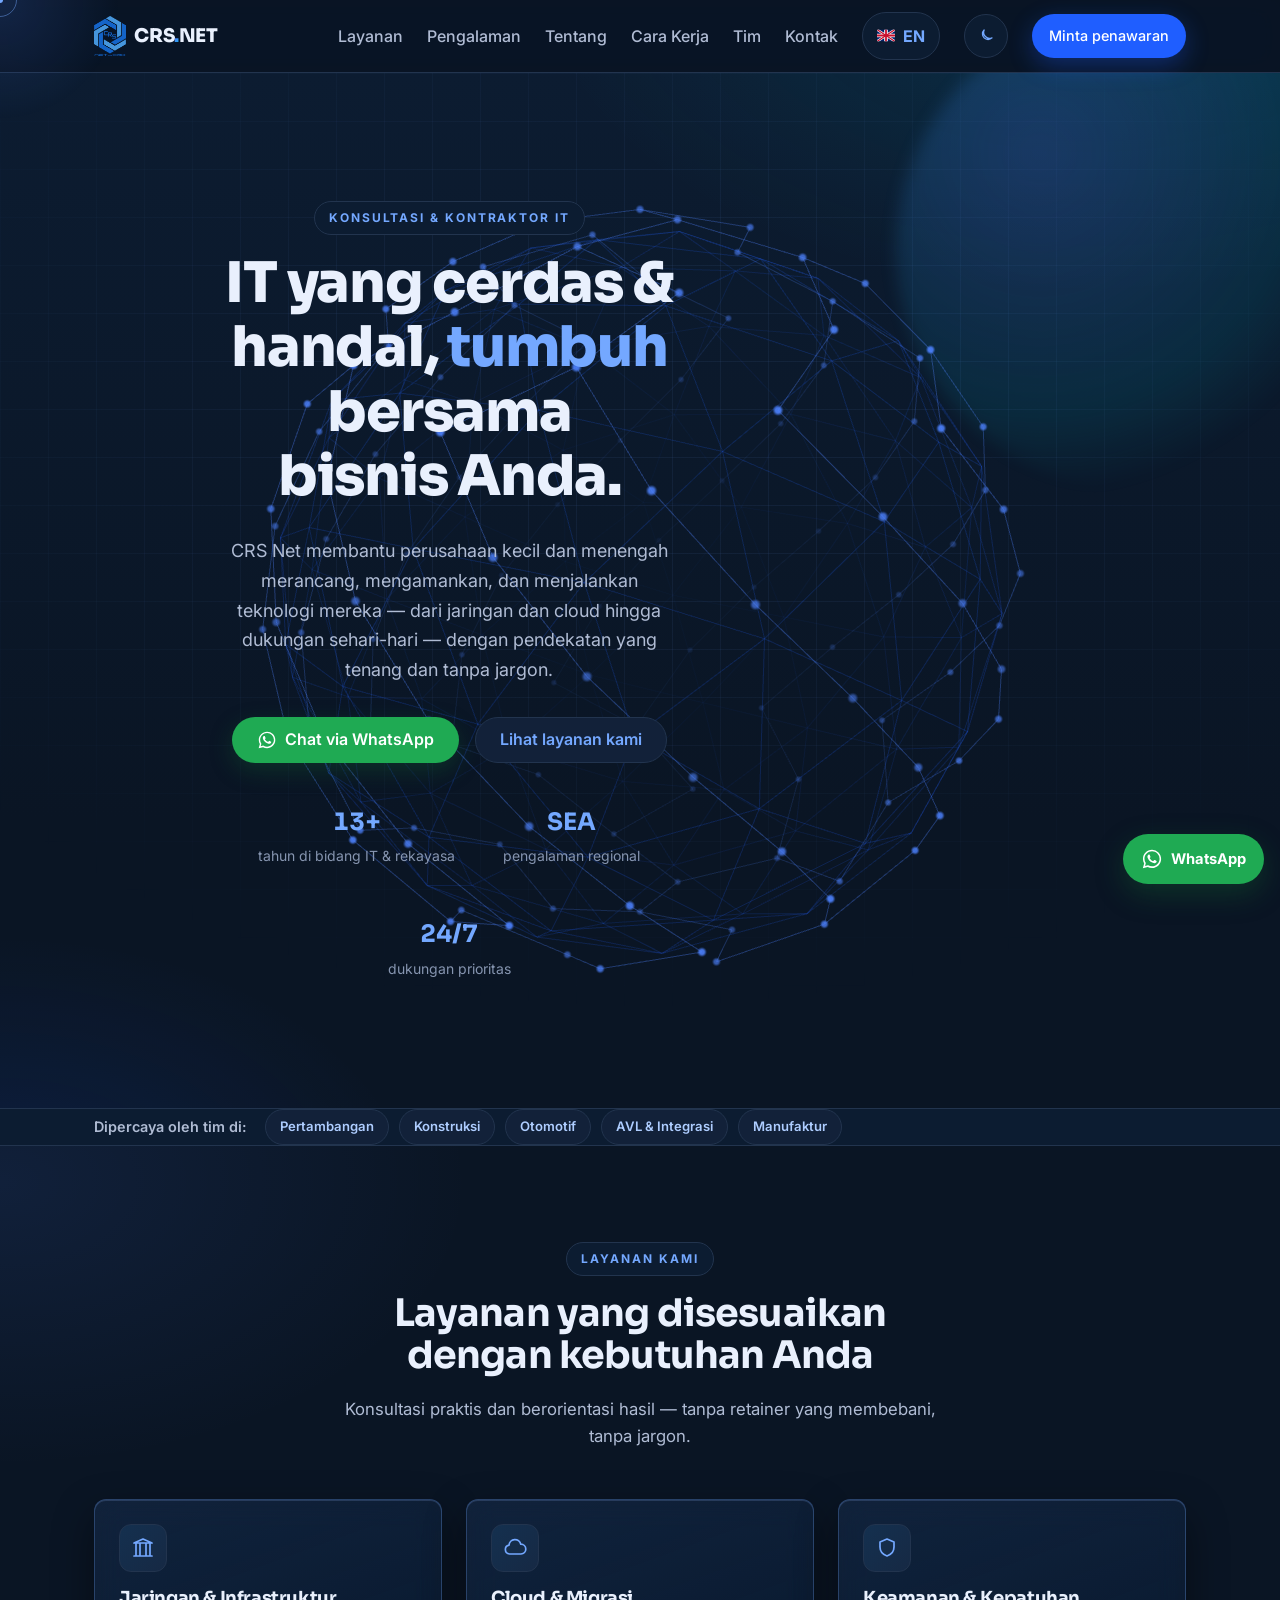
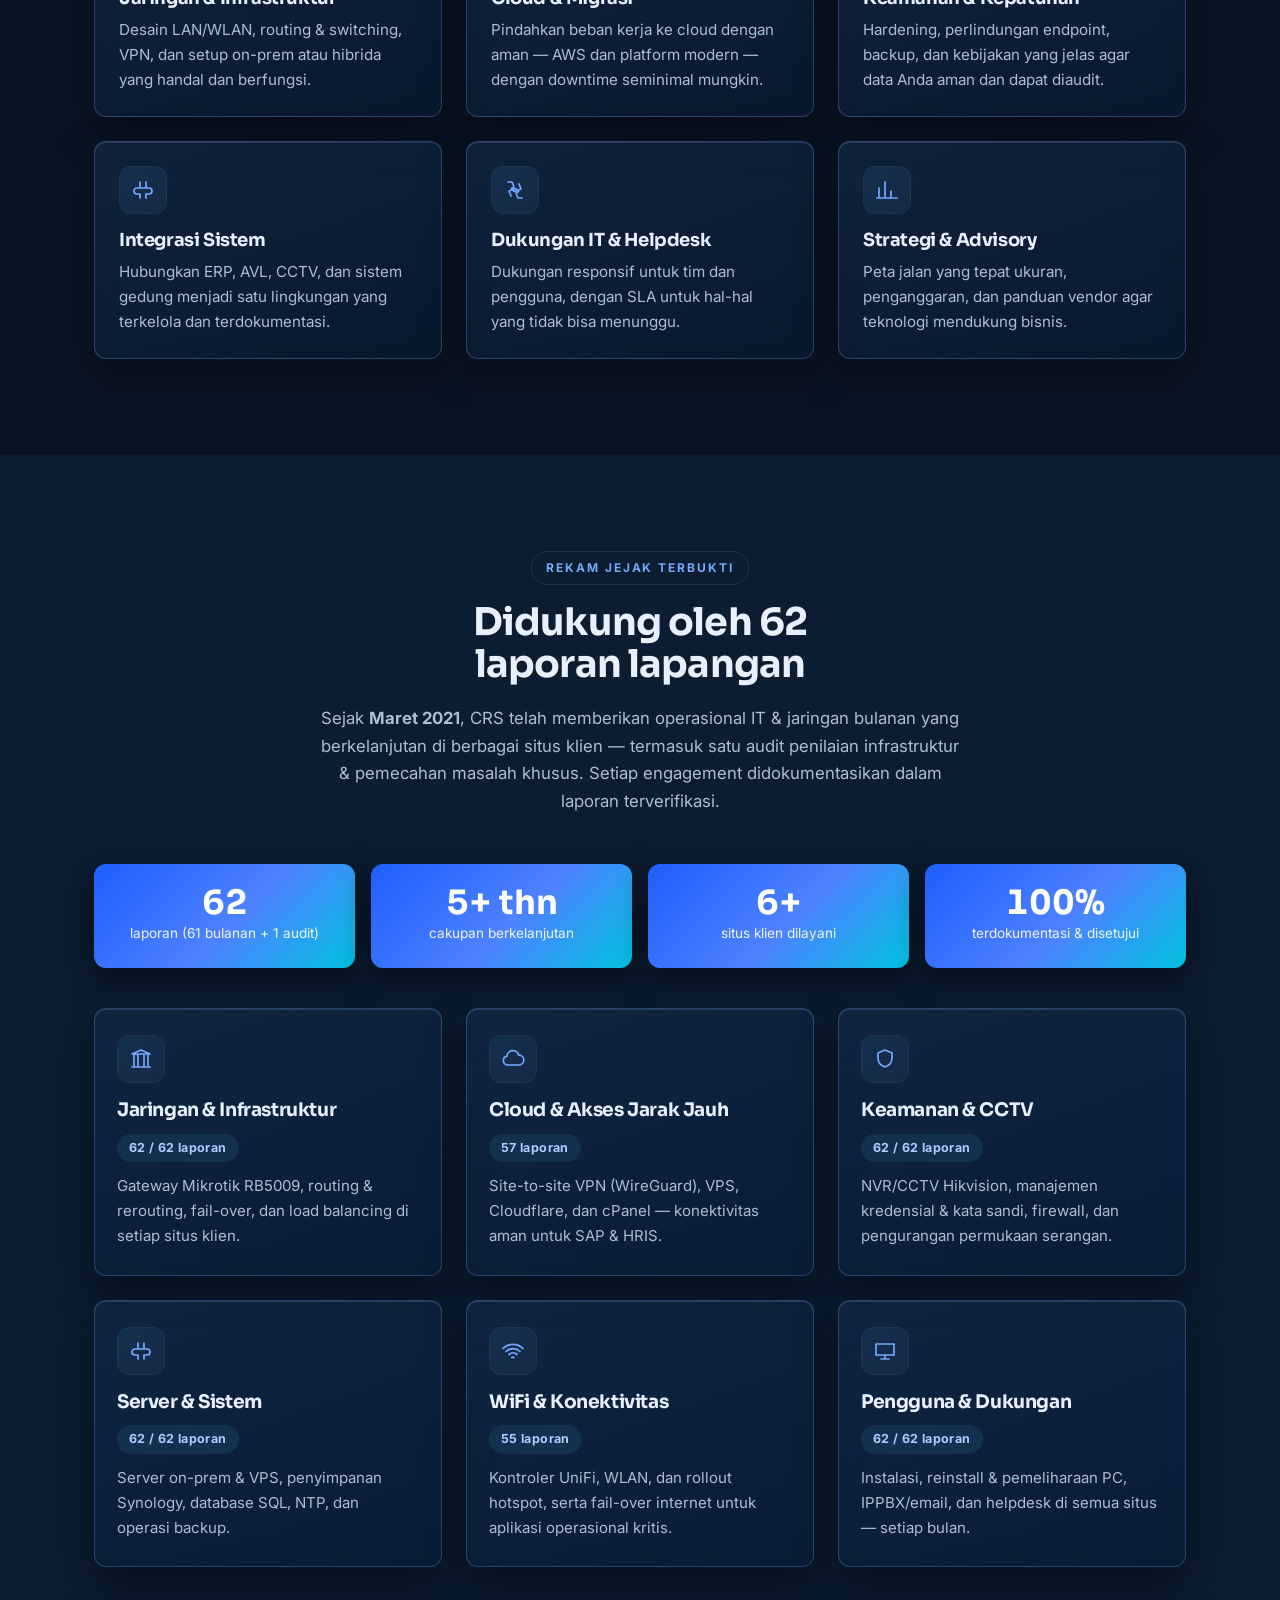
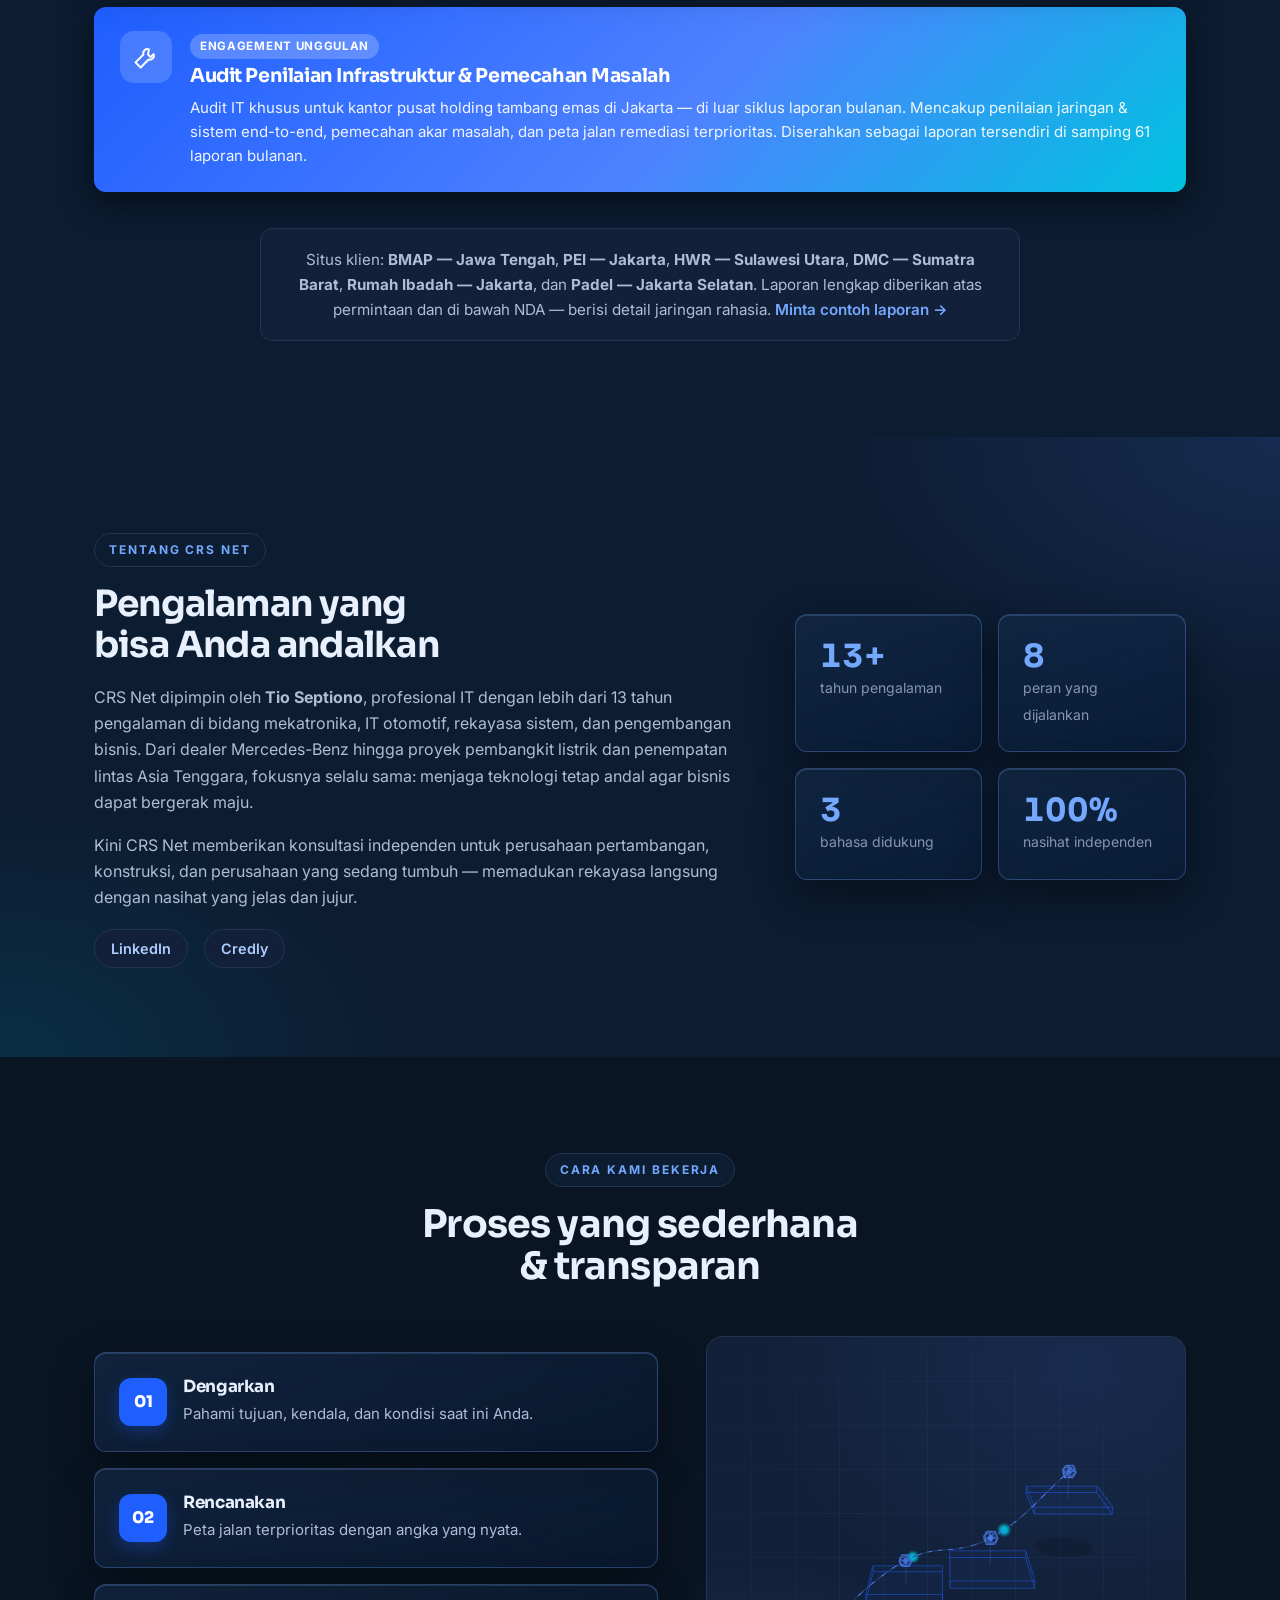
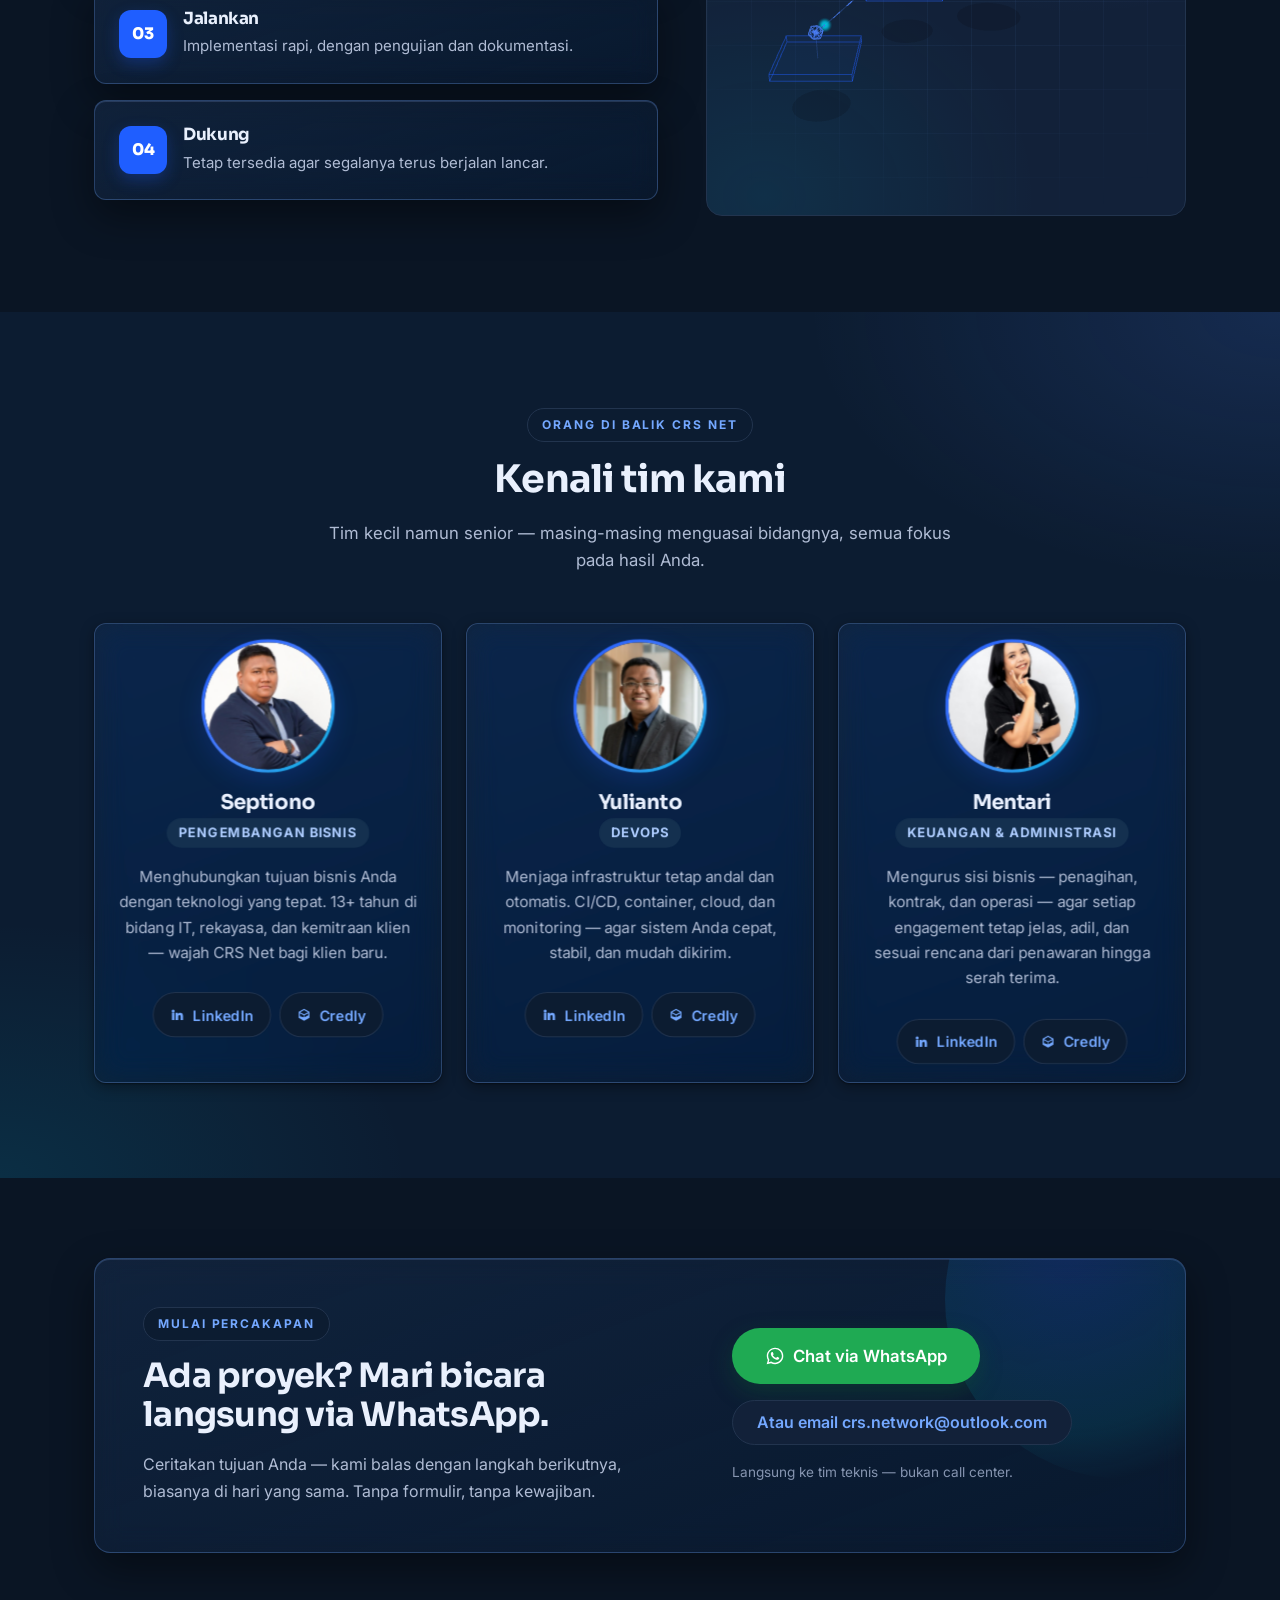
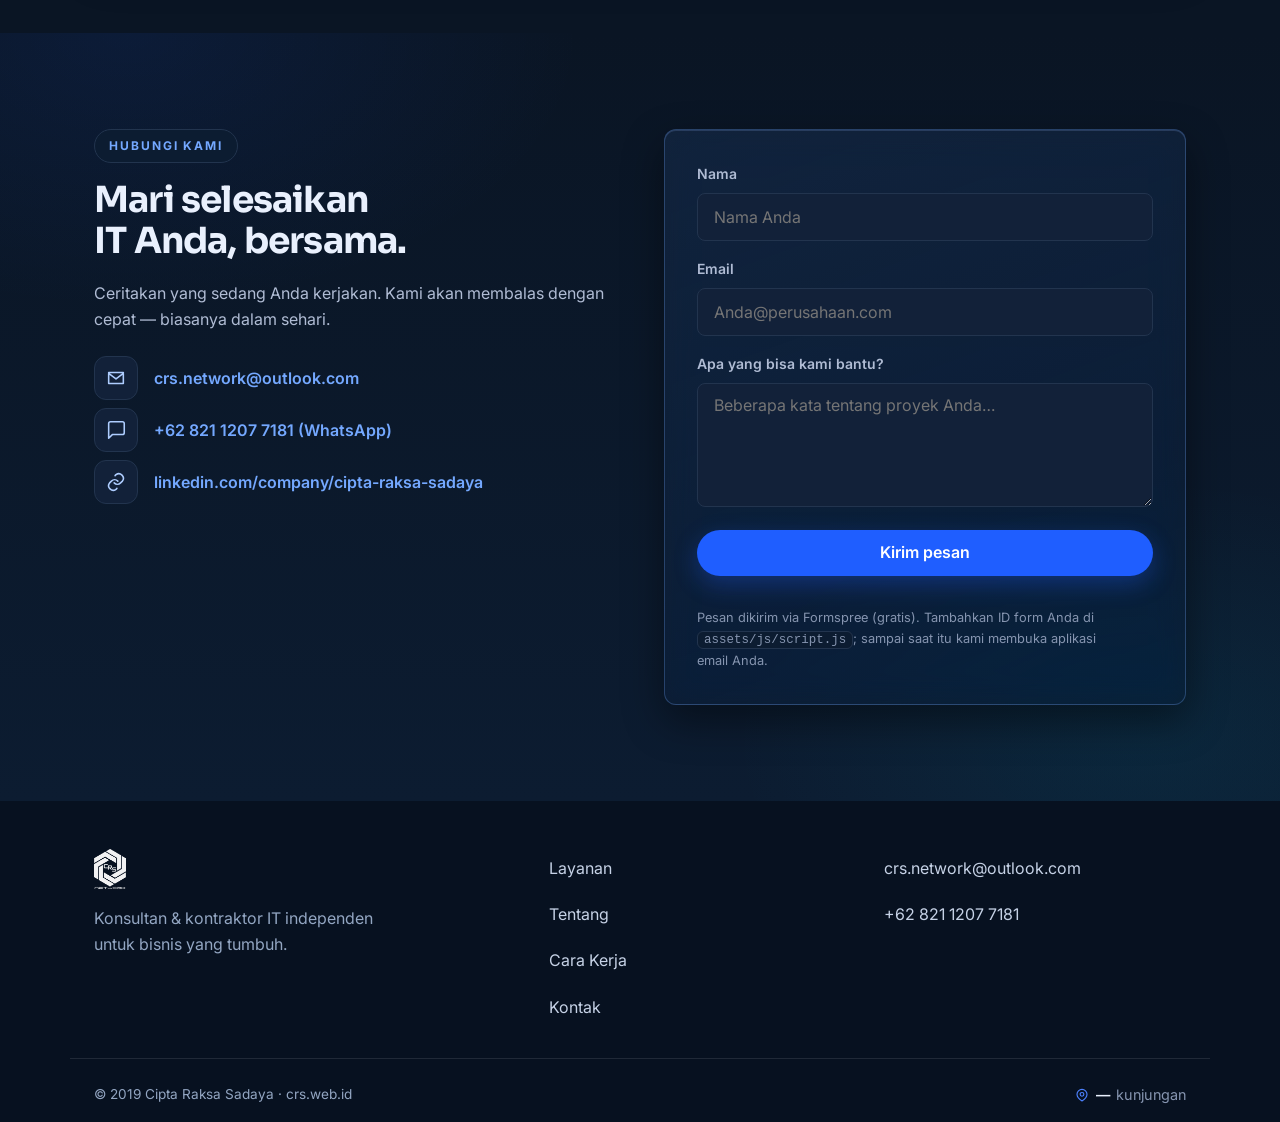
==== commit d59798f8: "UI effects layer: glass cards, animated counters, light parallax, cursor FX, WhatsApp-first CTA band" ====
--- a/id.html
+++ b/id.html
@@ -35,7 +35,7 @@
   <link rel="preconnect" href="https://fonts.gstatic.com" crossorigin />
   <link href="https://fonts.googleapis.com/css2?family=Inter:wght@400;500;600;700;800&family=Sora:wght@600;700;800&display=swap" rel="stylesheet" />
   <link rel="stylesheet" href="/assets/css/styles.css?v=20260902c" />
-  <link rel="stylesheet" href="/assets/css/design-system.css?v=20260907c" />
+  <link rel="stylesheet" href="/assets/css/design-system.css?v=20260919a" />
 
   <!-- Google Search Console -->
   <meta name="google-site-verification" content="REPLACE_WITH_YOUR_GSC_CODE" />
@@ -130,10 +130,10 @@
 
   <!-- ===== Hero ===== -->
   <section class="hero">
-    <div class="hero-bg" aria-hidden="true"></div>
+    <div class="hero-bg" data-parallax="0.22" data-parallax-max="90" aria-hidden="true"></div>
     <div class="hero-3d" aria-hidden="true"></div>
     <div class="container hero-inner">
-      <div class="hero-copy">
+      <div class="hero-copy" data-parallax="-0.05" data-parallax-max="40">
         <span class="eyebrow">Konsultasi &amp; Kontraktor IT</span>
         <h1>IT yang cerdas &amp; handal, <span class="accent">tumbuh</span> bersama bisnis Anda.</h1>
         <p class="lead">
@@ -142,11 +142,14 @@
           pendekatan yang tenang dan tanpa jargon.
         </p>
         <div class="hero-cta">
-          <a href="#contact" class="btn btn-primary">Bicara dengan konsultan</a>
+          <a href="https://wa.me/6282112077181?text=Halo%20CRS%20Net%2C%20saya%20ingin%20berdiskusi%20soal%20kebutuhan%20IT." target="_blank" rel="noopener" class="btn btn-wa">
+            <svg class="ico" viewBox="0 0 24 24" aria-hidden="true"><path d="M12.04 2C6.58 2 2.13 6.45 2.13 11.91c0 1.75.46 3.46 1.32 4.96L2 22l5.25-1.38a9.9 9.9 0 0 0 4.79 1.22h.01c5.46 0 9.9-4.45 9.9-9.91 0-2.65-1.03-5.14-2.9-7.01A9.82 9.82 0 0 0 12.04 2zm0 18.02h-.01a8.2 8.2 0 0 1-4.18-1.15l-.3-.18-3.11.82.83-3.04-.2-.31a8.16 8.16 0 0 1-1.26-4.36c0-4.54 3.7-8.23 8.24-8.23 2.2 0 4.27.86 5.82 2.42a8.18 8.18 0 0 1 2.41 5.82c0 4.54-3.7 8.23-8.24 8.23zm4.52-6.16c-.25-.13-1.47-.72-1.69-.81-.23-.08-.39-.12-.56.13-.16.24-.64.8-.79.97-.14.16-.29.18-.54.06-.25-.13-1.05-.39-1.99-1.23-.74-.66-1.23-1.47-1.38-1.72-.14-.25-.01-.38.11-.5.11-.11.25-.29.37-.43.13-.14.17-.25.25-.41.08-.17.04-.31-.02-.43-.06-.13-.56-1.34-.76-1.84-.2-.48-.4-.42-.56-.43h-.47c-.16 0-.43.06-.66.31-.22.25-.86.85-.86 2.07 0 1.22.89 2.4 1.01 2.56.13.17 1.75 2.67 4.23 3.74.59.26 1.05.41 1.41.52.59.19 1.13.16 1.56.1.47-.07 1.47-.6 1.67-1.18.21-.58.21-1.07.15-1.18-.06-.1-.23-.16-.48-.29z"/></svg>
+            Chat via WhatsApp
+          </a>
           <a href="#services" class="btn btn-ghost">Lihat layanan kami</a>
         </div>
         <div class="hero-meta">
-          <div><strong>13+</strong><span>tahun di bidang IT &amp; rekayasa</span></div>
+          <div><strong data-count="13" data-suffix="+">13+</strong><span>tahun di bidang IT &amp; rekayasa</span></div>
           <div><strong>SEA</strong><span>pengalaman regional</span></div>
           <div><strong>24/7</strong><span>dukungan prioritas</span></div>
         </div>
@@ -224,10 +227,10 @@
       </div>
 
       <div class="track-record">
-        <div class="tr-item"><strong>62</strong><span>laporan (61 bulanan + 1 audit)</span></div>
-        <div class="tr-item"><strong>5+ thn</strong><span>cakupan berkelanjutan</span></div>
-        <div class="tr-item"><strong>6+</strong><span>situs klien dilayani</span></div>
-        <div class="tr-item"><strong>100%</strong><span>terdokumentasi &amp; disetujui</span></div>
+        <div class="tr-item"><strong data-count="62">62</strong><span>laporan (61 bulanan + 1 audit)</span></div>
+        <div class="tr-item"><strong data-count="5" data-suffix="+ thn">5+ thn</strong><span>cakupan berkelanjutan</span></div>
+        <div class="tr-item"><strong data-count="6" data-suffix="+">6+</strong><span>situs klien dilayani</span></div>
+        <div class="tr-item"><strong data-count="100" data-suffix="%">100%</strong><span>terdokumentasi &amp; disetujui</span></div>
       </div>
 
       <div class="grid grid-3 exp-grid">
@@ -316,10 +319,10 @@
       </div>
 
       <div class="about-stats">
-        <div class="stat"><strong>13+</strong><span>tahun pengalaman</span></div>
-        <div class="stat"><strong>8</strong><span>peran yang dijalankan</span></div>
-        <div class="stat"><strong>3</strong><span>bahasa didukung</span></div>
-        <div class="stat"><strong>100%</strong><span>nasihat independen</span></div>
+        <div class="stat"><strong data-count="13" data-suffix="+">13+</strong><span>tahun pengalaman</span></div>
+        <div class="stat"><strong data-count="8">8</strong><span>peran yang dijalankan</span></div>
+        <div class="stat"><strong data-count="3">3</strong><span>bahasa didukung</span></div>
+        <div class="stat"><strong data-count="100" data-suffix="%">100%</strong><span>nasihat independen</span></div>
       </div>
     </div>
   </section>
@@ -338,7 +341,7 @@
           <div class="step"><span class="step-n">03</span><h3>Jalankan</h3><p>Implementasi rapi, dengan pengujian dan dokumentasi.</p></div>
           <div class="step"><span class="step-n">04</span><h3>Dukung</h3><p>Tetap tersedia agar segalanya terus berjalan lancar.</p></div>
         </div>
-        <div class="approach-3d" aria-hidden="true"></div>
+        <div class="approach-3d" data-parallax="0.1" data-parallax-max="60" aria-hidden="true"></div>
       </div>
     </div>
     <script type="module" src="/assets/js/3d-approach/main.js?v=20260907c"></script>
@@ -415,6 +418,27 @@
     <script type="module" src="/assets/js/3d-team/main.js?v=20260907c"></script>
   </section>
 
+  <!-- ===== CTA WhatsApp-first ===== -->
+  <section class="section cta-band" aria-labelledby="ctaTitle">
+    <div class="container">
+      <div class="cta-card">
+        <div class="cta-copy">
+          <span class="eyebrow">Mulai percakapan</span>
+          <h2 id="ctaTitle">Ada proyek? Mari bicara langsung via WhatsApp.</h2>
+          <p>Ceritakan tujuan Anda — kami balas dengan langkah berikutnya, biasanya di hari yang sama. Tanpa formulir, tanpa kewajiban.</p>
+        </div>
+        <div class="cta-actions">
+          <a class="btn btn-wa btn-lg" href="https://wa.me/6282112077181?text=Halo%20CRS%20Net%2C%20saya%20ingin%20berdiskusi%20soal%20kebutuhan%20IT." target="_blank" rel="noopener">
+            <svg class="ico" viewBox="0 0 24 24" aria-hidden="true"><path d="M12.04 2C6.58 2 2.13 6.45 2.13 11.91c0 1.75.46 3.46 1.32 4.96L2 22l5.25-1.38a9.9 9.9 0 0 0 4.79 1.22h.01c5.46 0 9.9-4.45 9.9-9.91 0-2.65-1.03-5.14-2.9-7.01A9.82 9.82 0 0 0 12.04 2zm0 18.02h-.01a8.2 8.2 0 0 1-4.18-1.15l-.3-.18-3.11.82.83-3.04-.2-.31a8.16 8.16 0 0 1-1.26-4.36c0-4.54 3.7-8.23 8.24-8.23 2.2 0 4.27.86 5.82 2.42a8.18 8.18 0 0 1 2.41 5.82c0 4.54-3.7 8.23-8.24 8.23zm4.52-6.16c-.25-.13-1.47-.72-1.69-.81-.23-.08-.39-.12-.56.13-.16.24-.64.8-.79.97-.14.16-.29.18-.54.06-.25-.13-1.05-.39-1.99-1.23-.74-.66-1.23-1.47-1.38-1.72-.14-.25-.01-.38.11-.5.11-.11.25-.29.37-.43.13-.14.17-.25.25-.41.08-.17.04-.31-.02-.43-.06-.13-.56-1.34-.76-1.84-.2-.48-.4-.42-.56-.43h-.47c-.16 0-.43.06-.66.31-.22.25-.86.85-.86 2.07 0 1.22.89 2.4 1.01 2.56.13.17 1.75 2.67 4.23 3.74.59.26 1.05.41 1.41.52.59.19 1.13.16 1.56.1.47-.07 1.47-.6 1.67-1.18.21-.58.21-1.07.15-1.18-.06-.1-.23-.16-.48-.29z"/></svg>
+            Chat via WhatsApp
+          </a>
+          <a class="btn btn-ghost" href="mailto:crs.network@outlook.com">Atau email crs.network@outlook.com</a>
+          <span class="cta-note">Langsung ke tim teknis — bukan call center.</span>
+        </div>
+      </div>
+    </div>
+  </section>
+
   <!-- ===== Contact / CTA ===== -->
   <section class="section contact" id="contact">
     <div class="container contact-inner">
@@ -484,11 +508,12 @@
   </footer>
 
   <!-- ===== Tombol WhatsApp mengambang ===== -->
-  <a class="wa-fab" href="https://wa.me/6282112077181" target="_blank" rel="noopener" aria-label="Chat dengan CRS Net via WhatsApp">
+  <a class="wa-fab" href="https://wa.me/6282112077181?text=Halo%20CRS%20Net%2C%20saya%20ingin%20berdiskusi%20soal%20kebutuhan%20IT." target="_blank" rel="noopener" aria-label="Chat dengan CRS Net via WhatsApp">
     <svg viewBox="0 0 24 24" aria-hidden="true"><path d="M12.04 2C6.58 2 2.13 6.45 2.13 11.91c0 1.75.46 3.46 1.32 4.96L2 22l5.25-1.38a9.9 9.9 0 0 0 4.79 1.22h.01c5.46 0 9.9-4.45 9.9-9.91 0-2.65-1.03-5.14-2.9-7.01A9.82 9.82 0 0 0 12.04 2zm0 18.02h-.01a8.2 8.2 0 0 1-4.18-1.15l-.3-.18-3.11.82.83-3.04-.2-.31a8.16 8.16 0 0 1-1.26-4.36c0-4.54 3.7-8.23 8.24-8.23 2.2 0 4.27.86 5.82 2.42a8.18 8.18 0 0 1 2.41 5.82c0 4.54-3.7 8.23-8.24 8.23zm4.52-6.16c-.25-.13-1.47-.72-1.69-.81-.23-.08-.39-.12-.56.13-.16.24-.64.8-.79.97-.14.16-.29.18-.54.06-.25-.13-1.05-.39-1.99-1.23-.74-.66-1.23-1.47-1.38-1.72-.14-.25-.01-.38.11-.5.11-.11.25-.29.37-.43.13-.14.17-.25.25-.41.08-.17.04-.31-.02-.43-.06-.13-.56-1.34-.76-1.84-.2-.48-.4-.42-.56-.43h-.47c-.16 0-.43.06-.66.31-.22.25-.86.85-.86 2.07 0 1.22.89 2.4 1.01 2.56.13.17 1.75 2.67 4.23 3.74.59.26 1.05.41 1.41.52.59.19 1.13.16 1.56.1.47-.07 1.47-.6 1.67-1.18.21-.58.21-1.07.15-1.18-.06-.1-.23-.16-.48-.29z"/></svg>
     <span>WhatsApp</span>
   </a>
 
   <script src="/assets/js/script.js?v=20260902c" defer></script>
+  <script src="/assets/js/ui-effects.js?v=20260919a" defer></script>
 </body>
 </html>
--- a/assets/css/design-system.css
+++ b/assets/css/design-system.css
@@ -687,3 +687,200 @@
   .team-card, .team-card.is-tilting { transition: none; }
   .team-card::after { display: none; }
 }
+
+/* ============================================================
+   UI Effects layer (2026-09-19): glassmorphism surfaces, ambient
+   section glows, animated counters, light parallax, cursor FX and
+   the WhatsApp-first CTA band.
+   Appended last on purpose: selectors carry html[data-theme] so they
+   outrank the legacy styles.css theme overrides loaded earlier on
+   id.html at equal-specificity, later-cascade position.
+   ============================================================ */
+
+/* ---------- Glass + cursor tokens ---------- */
+:root {
+  --glass-bg: linear-gradient(160deg, rgba(255,255,255,.85), rgba(244,247,255,.55));
+  --glass-border: rgba(31,94,255,.16);
+  --glass-highlight: rgba(255,255,255,.7);
+  --glass-shadow: 0 14px 36px rgba(10,42,107,.10);
+  --cursor-dot: #1230c4;
+  --cursor-ring: rgba(31,94,255,.45);
+  --cursor-ring-hover: rgba(31,94,255,.85);
+  --cursor-fill: rgba(31,94,255,.10);
+  --cursor-glow: rgba(31,94,255,.13);
+}
+html[data-theme="dark"] {
+  --glass-bg: linear-gradient(160deg, rgba(22,41,68,.68), rgba(12,28,49,.45));
+  --glass-border: rgba(116,168,255,.28);
+  --glass-highlight: rgba(148,180,255,.18);
+  --glass-shadow: 0 16px 40px rgba(0,0,0,.42);
+  --cursor-dot: #74a8ff;
+  --cursor-ring: rgba(116,168,255,.45);
+  --cursor-ring-hover: rgba(116,168,255,.9);
+  --cursor-fill: rgba(116,168,255,.12);
+  --cursor-glow: rgba(77,130,255,.16);
+}
+
+/* ---------- Ambient section glows (give the frosted layers some depth
+   to blur; all pure background layers, zero layout impact) ---------- */
+html[data-theme] .section-alt {
+  background-color: var(--bg-alt);
+  background-image:
+    radial-gradient(720px 420px at 100% 0%, rgba(31,94,255,.07), transparent 62%),
+    radial-gradient(620px 380px at 0% 100%, rgba(0,194,224,.06), transparent 64%);
+}
+html[data-theme="dark"] .section-alt {
+  background-image:
+    radial-gradient(760px 440px at 100% 0%, rgba(77,130,255,.15), transparent 62%),
+    radial-gradient(640px 400px at 0% 100%, rgba(0,194,224,.11), transparent 64%);
+}
+html[data-theme] #services {
+  background-image: radial-gradient(760px 460px at 0% 4%, rgba(31,94,255,.06), transparent 62%);
+}
+html[data-theme="dark"] #services {
+  background-image: radial-gradient(760px 460px at 0% 4%, rgba(77,130,255,.10), transparent 62%);
+}
+html[data-theme] .contact {
+  background-color: var(--bg);
+  background-image:
+    radial-gradient(760px 460px at 10% 0%, rgba(31,94,255,.09), transparent 60%),
+    radial-gradient(680px 420px at 90% 92%, rgba(0,194,224,.07), transparent 62%),
+    linear-gradient(180deg, var(--bg), var(--bg-alt));
+}
+
+/* ---------- Frosted glass surfaces ----------
+   Applied only when the browser supports backdrop-filter; otherwise the
+   original opaque styles stand (graceful no-blur fallback). */
+@supports ((backdrop-filter: blur(2px)) or (-webkit-backdrop-filter: blur(2px))) {
+  html[data-theme] :is(.card, .step, .stat, .exp-card, .contact-form, .cta-card) {
+    background: var(--glass-bg);
+    border-color: var(--glass-border);
+    box-shadow: var(--glass-shadow), inset 0 1px 0 var(--glass-highlight);
+    -webkit-backdrop-filter: blur(14px) saturate(150%);
+    backdrop-filter: blur(14px) saturate(150%);
+  }
+  /* Team cards keep their 3D tilt (transform-style: preserve-3d), so the
+     frost lives on a child layer — a backdrop-filter on the card itself
+     would flatten the tilt depth layers. */
+  html[data-theme] .team-card { background: var(--glass-bg); border-color: var(--glass-border); }
+  html[data-theme] .team-card::before {
+    content: ""; position: absolute; inset: 0; z-index: -1;
+    border-radius: inherit;
+    -webkit-backdrop-filter: blur(14px) saturate(150%);
+    backdrop-filter: blur(14px) saturate(150%);
+  }
+  /* Hover states restated: these rules outrank the earlier :hover ones. */
+  html[data-theme] .card:hover,
+  html[data-theme] .step:hover,
+  html[data-theme] .exp-card:hover,
+  html[data-theme] .team-card:hover {
+    border-color: var(--brand-line);
+    box-shadow: var(--shadow-md), inset 0 1px 0 var(--glass-highlight);
+  }
+}
+
+/* ---------- Animated counters: digits keep a fixed width ---------- */
+html[data-theme] :is(.stat strong, .hero-meta strong, .tr-item strong) {
+  font-variant-numeric: tabular-nums;
+}
+
+/* ---------- WhatsApp-first CTA band ---------- */
+.cta-band { padding: var(--space-10) 0; }
+.cta-card {
+  position: relative; overflow: hidden;
+  display: grid; grid-template-columns: 1.15fr .85fr; gap: var(--space-5);
+  align-items: center;
+  background: var(--surface);
+  border: 1px solid var(--line);
+  border-radius: var(--radius-lg);
+  padding: var(--space-6);
+  box-shadow: var(--shadow-md);
+  transition: background-color .35s var(--ease), border-color .35s var(--ease);
+}
+.cta-card::after {
+  content: ""; position: absolute; right: -120px; top: -140px;
+  width: 360px; height: 360px; border-radius: 50%;
+  background: radial-gradient(circle at 35% 35%, rgba(31,94,255,.20), rgba(0,194,224,.10) 55%, transparent 72%);
+  pointer-events: none;
+}
+.cta-copy { position: relative; z-index: 1; }
+.cta-copy h2 { font-size: clamp(1.5rem, 3vw, 2.1rem); }
+.cta-copy p { color: var(--slate); margin-bottom: 0; }
+.cta-actions { position: relative; z-index: 1; display: grid; justify-items: start; gap: var(--space-2); }
+.cta-note { font-size: .85rem; color: var(--muted); }
+@media (max-width: 920px) {
+  .cta-card { grid-template-columns: 1fr; padding: var(--space-4); gap: var(--space-3); }
+}
+@media (max-width: 520px) {
+  .cta-actions { justify-items: stretch; }
+  .cta-actions .btn { width: 100%; }
+}
+
+/* WhatsApp button variant (brand green) */
+.btn-wa { color: #fff; background: #1faa53; box-shadow: 0 8px 22px rgba(18,94,48,.35); }
+.btn-wa:hover { background: #23b95c; transform: translateY(-2px); box-shadow: 0 14px 30px rgba(18,94,48,.45); }
+.btn-wa:active { transform: translateY(0); box-shadow: 0 4px 12px rgba(18,94,48,.32); }
+.btn-lg { min-height: 56px; padding: 15px var(--space-4); font-size: 1.05rem; }
+.btn-wa .ico { width: 20px; height: 20px; }
+
+/* Soft attention pulse on the floating WhatsApp button */
+@media (prefers-reduced-motion: no-preference) {
+  .wa-fab::after {
+    content: ""; position: absolute; inset: 0; border-radius: inherit;
+    box-shadow: 0 0 0 0 rgba(31,170,83,.42);
+    animation: waPulse 3.4s var(--ease) infinite;
+    pointer-events: none;
+  }
+  @keyframes waPulse {
+    0%   { box-shadow: 0 0 0 0 rgba(31,170,83,.42); }
+    70%  { box-shadow: 0 0 0 16px rgba(31,170,83,0); }
+    100% { box-shadow: 0 0 0 0 rgba(31,170,83,0); }
+  }
+}
+
+/* ---------- Cursor FX (enabled by ui-effects.js on fine pointers) ---------- */
+.cursor-dot, .cursor-ring, .cursor-glow {
+  position: fixed; top: 0; left: 0;
+  pointer-events: none; opacity: 0;
+  border-radius: 50%;
+  transition: opacity .3s var(--ease);
+}
+.cursor-dot {
+  width: 6px; height: 6px; margin: -3px 0 0 -3px;
+  background: var(--cursor-dot); z-index: 9999;
+}
+.cursor-ring {
+  width: 34px; height: 34px; margin: -17px 0 0 -17px;
+  border: 1.5px solid var(--cursor-ring);
+  z-index: 9998;
+  transition: opacity .3s var(--ease), width .18s var(--ease), height .18s var(--ease),
+              margin .18s var(--ease), background-color .18s var(--ease),
+              border-color .18s var(--ease);
+}
+.cursor-ring.is-hover {
+  width: 58px; height: 58px; margin: -29px 0 0 -29px;
+  background: var(--cursor-fill); border-color: var(--cursor-ring-hover);
+}
+.cursor-ring.is-down { width: 26px; height: 26px; margin: -13px 0 0 -13px; }
+.cursor-glow {
+  width: 260px; height: 260px; margin: -130px 0 0 -130px;
+  background: radial-gradient(circle, var(--cursor-glow), transparent 65%);
+  z-index: 9997;
+}
+html.cursor-fx .cursor-dot, html.cursor-fx .cursor-ring, html.cursor-fx .cursor-glow { opacity: 1; }
+html.cursor-fx.cursor-off .cursor-dot, html.cursor-fx.cursor-off .cursor-ring,
+html.cursor-fx.cursor-off .cursor-glow,
+html.cursor-fx.cursor-text .cursor-dot, html.cursor-fx.cursor-text .cursor-ring,
+html.cursor-fx.cursor-text .cursor-glow { opacity: 0; }
+html.cursor-fx body,
+html.cursor-fx :is(a, button, summary, [role="button"], label) { cursor: none; }
+html.cursor-fx :is(input, textarea, select) { cursor: auto; }
+
+/* ---------- Effect-safe motion / pointer resets ---------- */
+@media (hover: none) {
+  html[data-theme] .btn-wa:hover { transform: none; }
+}
+@media (prefers-reduced-motion: reduce) {
+  html[data-theme] .btn-wa:hover { transform: none; }
+  .cursor-dot, .cursor-ring, .cursor-glow { display: none !important; }
+}
